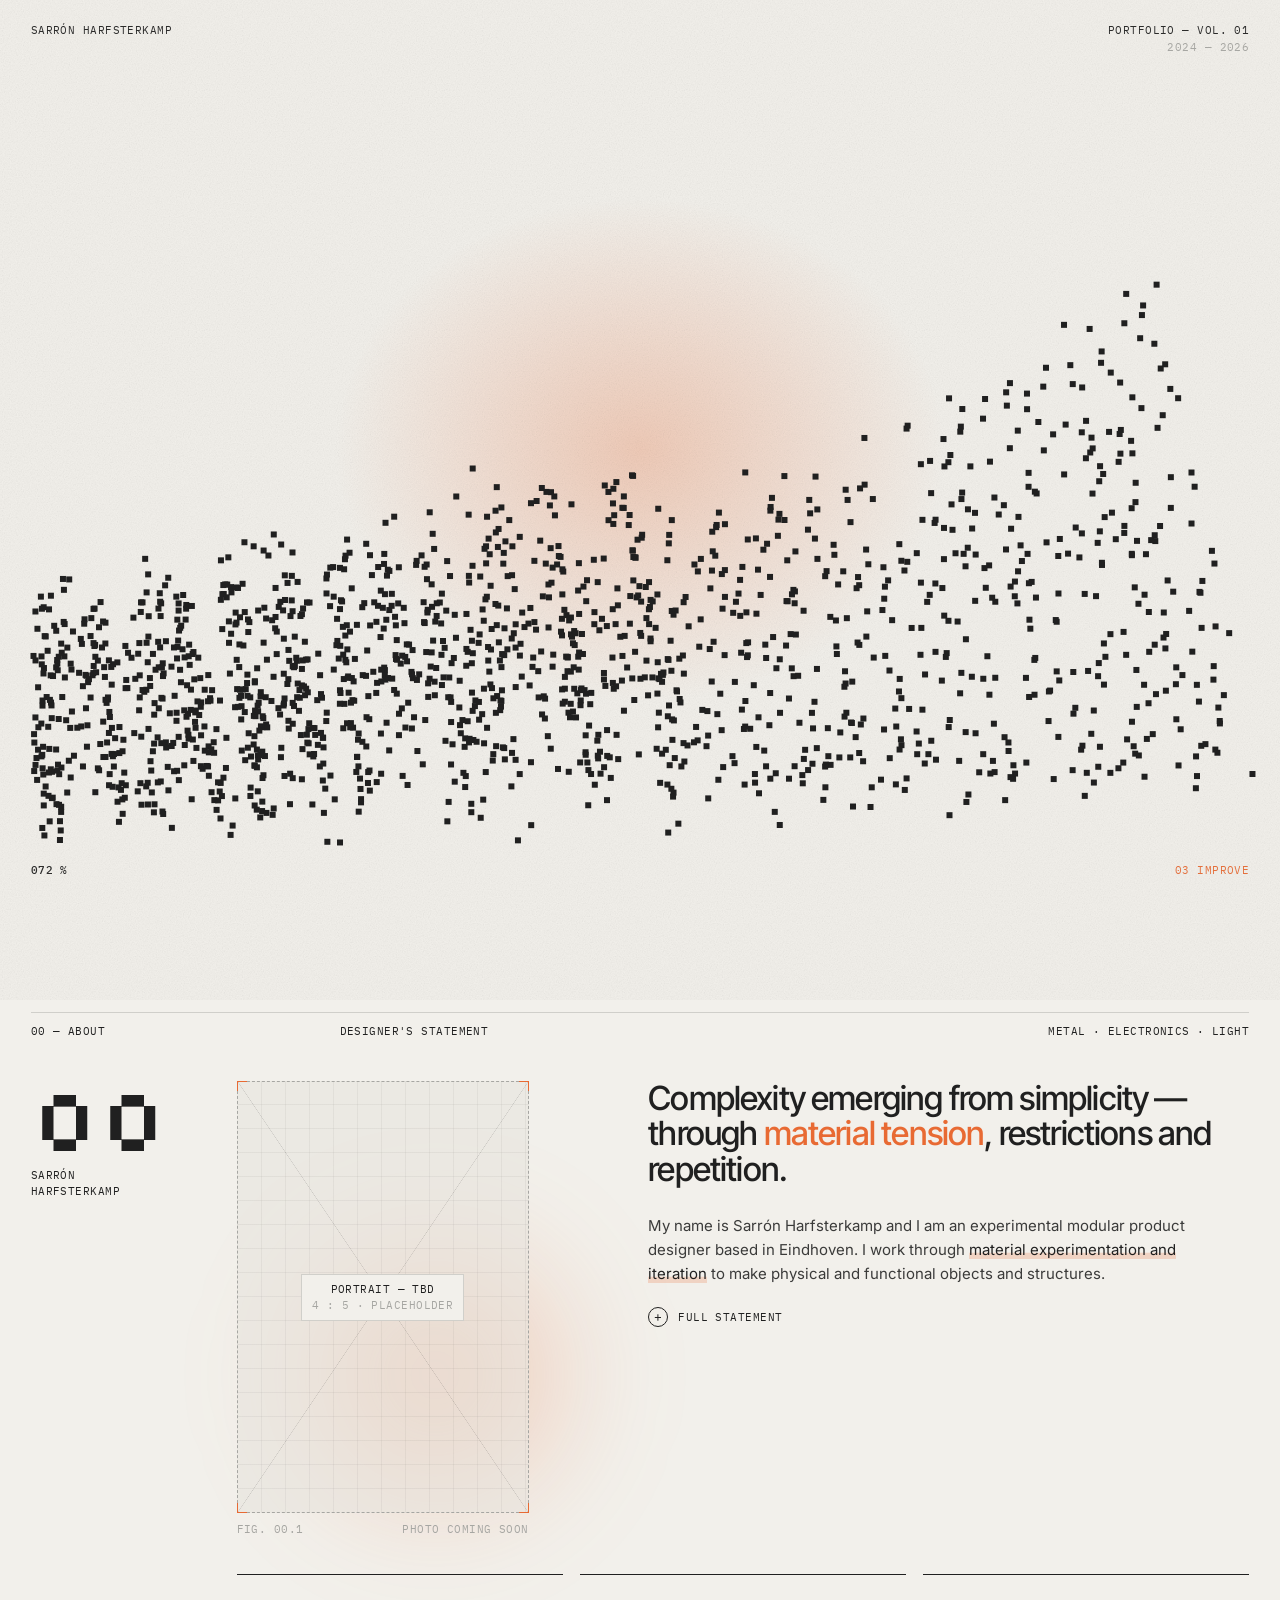
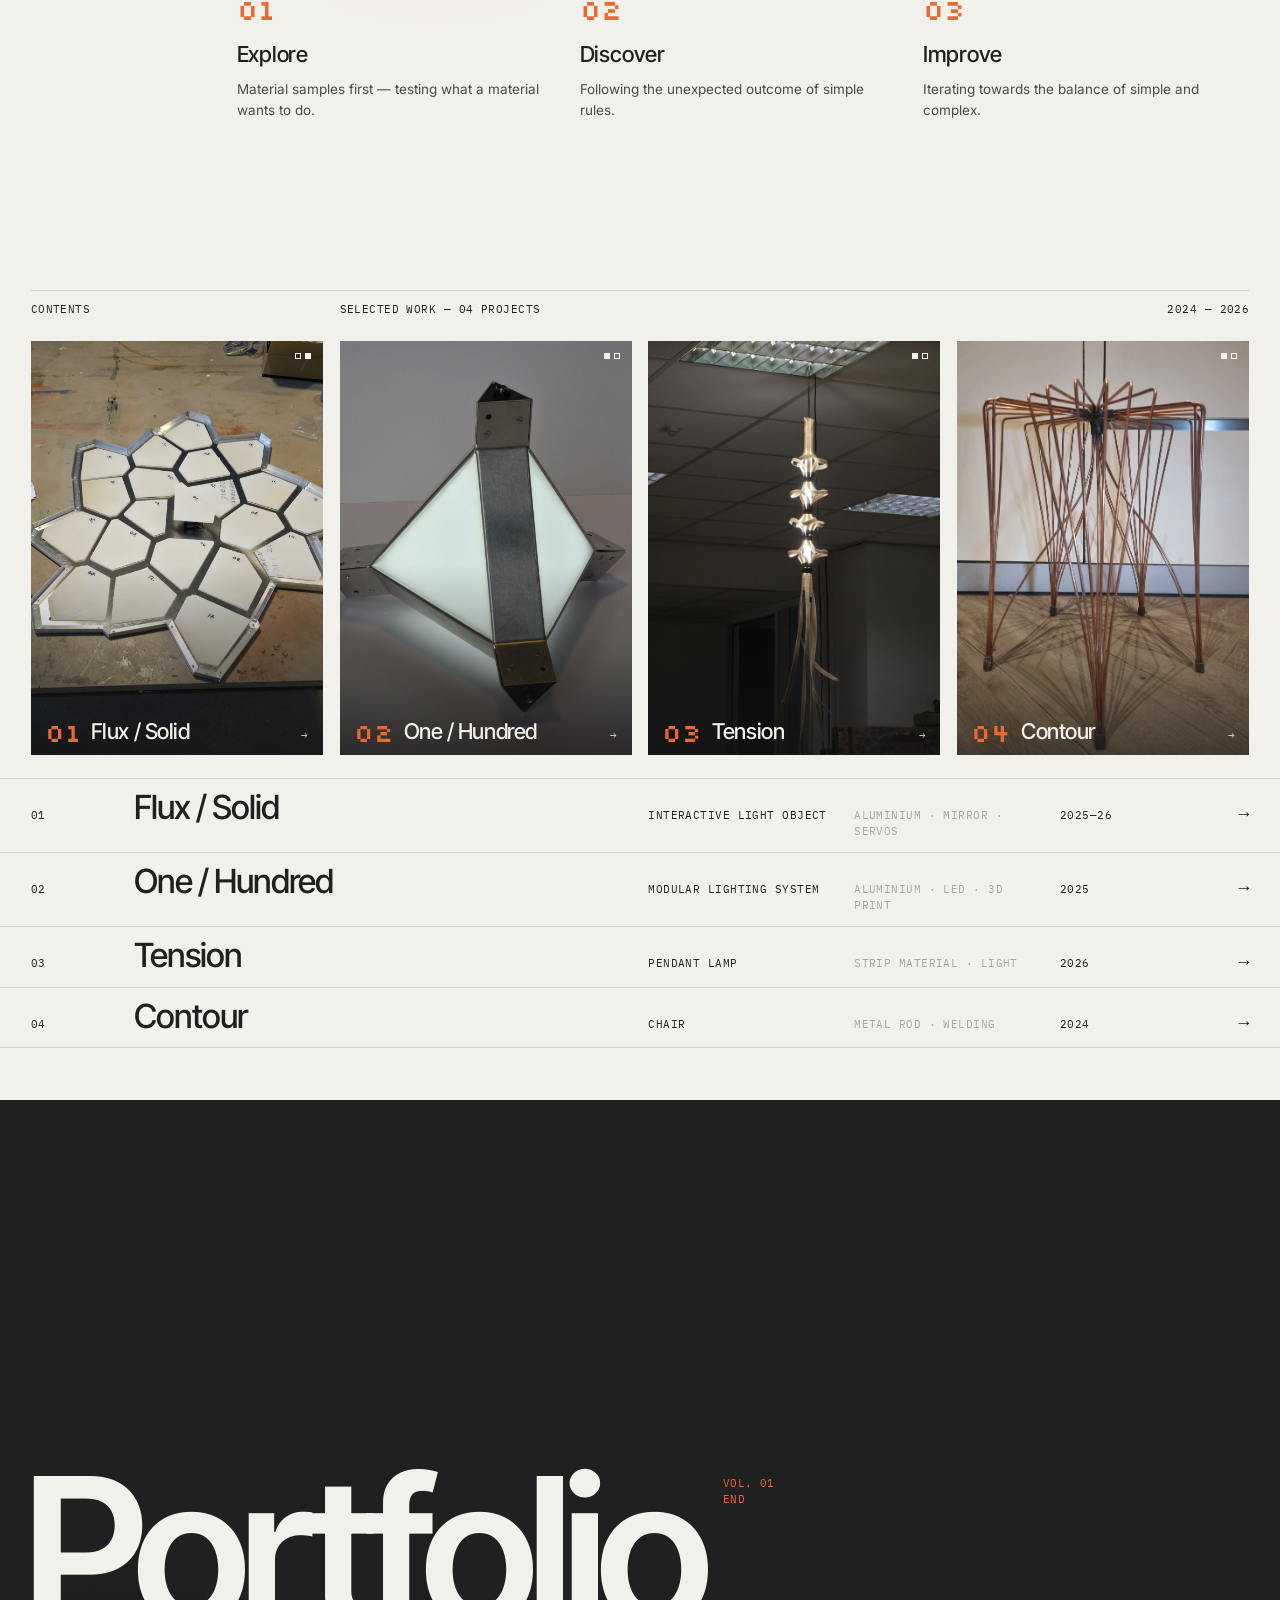
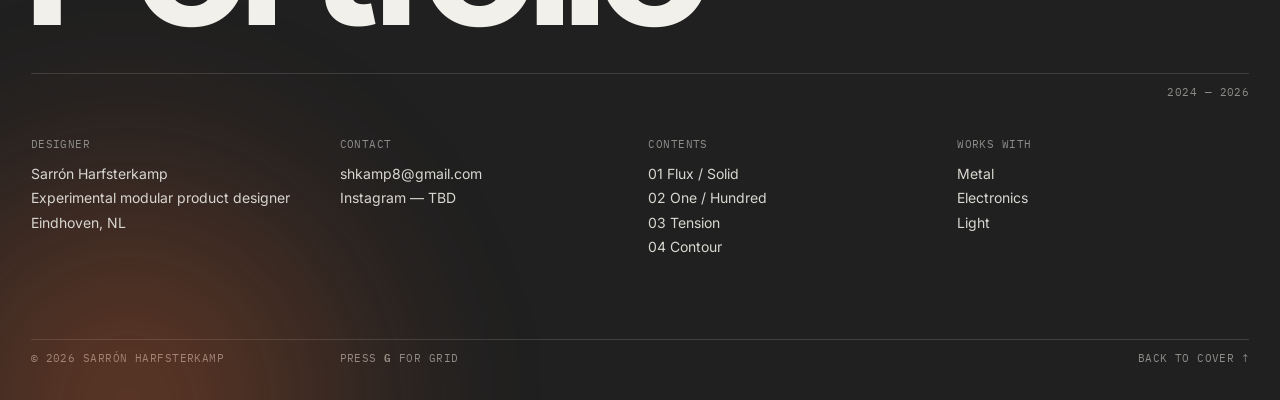
==== index.html @ 527eb044 "Portfolio website v1 Co-authored-by: Copilot <223556219+Copilot@users.noreply.github.com>" ====
<!doctype html>
<html lang="en" class="home">
<head>
  <meta charset="utf-8">
  <meta name="viewport" content="width=device-width, initial-scale=1, viewport-fit=cover">
  <title>Portfolio — Sarrón Harfsterkamp, Experimental Modular Product Designer</title>
  <meta name="description" content="Portfolio of Sarrón Harfsterkamp, experimental modular product designer based in Eindhoven. Metal, electronics and light.">
  <script>if (!location.hash && !matchMedia("(prefers-reduced-motion: reduce)").matches) document.documentElement.classList.add("is-intro", "intro-hold");</script>
  <link rel="preconnect" href="https://fonts.googleapis.com">
  <link rel="preconnect" href="https://fonts.gstatic.com" crossorigin>
  <link href="https://fonts.googleapis.com/css2?family=IBM+Plex+Mono:wght@400;500&family=Inter:wght@400;500&family=Inter+Tight:wght@500;600&family=Silkscreen&display=swap" rel="stylesheet">
  <link rel="icon" href="data:image/svg+xml,%3Csvg xmlns='http://www.w3.org/2000/svg' viewBox='0 0 8 8'%3E%3Crect width='8' height='8' fill='%23F2F0EB'/%3E%3Crect x='2' y='2' width='4' height='4' fill='%23E86A33'/%3E%3C/svg%3E">
  <link rel="stylesheet" href="style.css">
</head>
<body>

<!-- ================================================================ INTRO -->
<div class="intro" id="intro" aria-hidden="true">
  <div class="intro__bg"></div>
  <canvas class="intro__cv"></canvas>
  <div class="intro__ui mono">
    <span class="tl">Sarrón Harfsterkamp</span>
    <span class="tr">Portfolio — Vol. 01<br><span class="grey">2024 — 2026</span></span>
    <span class="bl"><b id="introPct">000</b> %</span>
    <span class="br" id="introStep">01 Explore</span>
  </div>
</div>

<div class="grain" aria-hidden="true"></div>
<div class="gridlines" aria-hidden="true"><div class="g12"><span></span><span></span><span></span><span></span><span></span><span></span><span></span><span></span><span></span><span></span><span></span><span></span></div></div>
<div class="cursor" aria-hidden="true"><span class="cursor__box"></span><span class="cursor__t">X 0000 · Y 00000</span></div>

<!-- ================================================================ BAR -->
<header class="bar">
  <a href="#top" class="bar__logo" aria-label="Logo placeholder — back to cover"><i></i><i></i><i></i><i></i><span class="mono">Logo</span></a>
  <nav class="bar__nav mono">
    <a href="#about">About</a>
    <a href="#work">Contents</a>
    <a href="flux-solid.html">01</a>
    <a href="one-hundred.html">02</a>
    <a href="tension.html">03</a>
    <a href="contour.html">04</a>
    <a href="#contact">Contact</a>
  </nav>
  <span class="bar__page mono" id="page">01 / 04</span>
  <span class="bar__prog" aria-hidden="true"></span>
</header>

<!-- ================================================================ COVER -->
<section class="hero screen" id="top" data-label="Cover">
  <h1 class="sr-only">Portfolio — Sarrón Harfsterkamp, Experimental Modular Product Designer</h1>
  <div class="hero__glow" aria-hidden="true"></div>

  <p class="hero__word" aria-hidden="true">Portfolio<sup class="mono">Vol. 01<br>2024 — 2026</sup></p>
  <p class="hero__intro">One simple shape. Repeated. Restricted. <em>Unexpected.</em></p>

  <figure class="lens" id="lens">
    <div class="lens__stack">
      <img class="lens__blur" src="img/20260608-234926.jpg" alt="">
      <img class="lens__sharp" src="img/20260608-234926.jpg" alt="Tension pendant lamp, lit, 2026">
      <span class="lens__ring" aria-hidden="true"></span>
    </div>
    <figcaption class="mono"><span>Fig. 00 — Tension</span><span class="signal">Hover to discover</span></figcaption>
  </figure>

  <canvas id="pixelname" aria-hidden="true"></canvas>

  <div class="hero__foot g12 mono">
    <span>Experimental modular product designer — Eindhoven</span>
    <span class="steps" id="steps"><span>01 Explore</span> → <span>02 Discover</span> → <span>03 Improve</span></span>
    <span>04 projects · Scroll ↓</span>
  </div>
</section>

<!-- ================================================================ ABOUT -->
<section class="about screen" id="about" data-label="About">
  <div class="about__orb" aria-hidden="true"></div>
  <div class="rule mono"><span>00 — About</span><span>Designer's statement</span><span>Metal · Electronics · Light</span></div>

  <div class="g12">
    <div class="about__label mono"><span class="pix">00</span>Sarrón<br>Harfsterkamp</div>

    <figure class="portrait">
      <div class="portrait__slot">
        <i></i><i></i><i></i><i></i>
        <span class="mono">Portrait — TBD<br><span class="grey">4 : 5 · placeholder</span></span>
      </div>
      <figcaption class="mono"><span>Fig. 00.1</span><span>Photo coming soon</span></figcaption>
    </figure>

    <div class="statement">
      <h2>Complexity emerging from simplicity — through <em>material tension</em>, restrictions and repetition.</h2>
      <p>My name is Sarrón Harfsterkamp and I am an experimental modular product designer based in Eindhoven. I work through <mark>material experimentation and iteration</mark> to make physical and functional objects and structures.</p>
      <button class="more-btn mono" aria-expanded="false" aria-controls="m-about"><span class="pm">+</span><span class="lbl" data-less="Less">Full statement</span></button>
      <div class="more" id="m-about"><div>
        <p>Unexpected possibilities from simple rules, material tension and restrictions are what I like to explore — it allows me to surprise myself and others.</p>
        <p><mark>First explore, then discover and improve.</mark> Starting with material samples, testing different possibilities and iterating on unexpected outcomes is my way of working. Doing physical research first and finding the right balance between complexity and simplicity is a must in every project.</p>
        <p>For example: a modular lighting system where one simple shape, repeated through restrictions, creates a complex structure. My research can become lighting sculptures or other functional products that invite people to explore, discover or even interact with something unexpected. Often made with metal, electronics and light.</p>
      </div></div>
    </div>

    <ol class="method">
      <li><span class="pix signal">01</span><b>Explore</b><p>Material samples first — testing what a material wants to do.</p></li>
      <li><span class="pix signal">02</span><b>Discover</b><p>Following the unexpected outcome of simple rules.</p></li>
      <li><span class="pix signal">03</span><b>Improve</b><p>Iterating towards the balance of simple and complex.</p></li>
    </ol>
  </div>
</section>

<!-- ================================================================ CONTENTS + SHOWCASE -->
<section class="index screen" id="work" data-label="Contents">
  <div class="rule mono"><span>Contents</span><span>Selected work — 04 projects</span><span>2024 — 2026</span></div>

  <div class="show" aria-label="Project showcase">
    <a class="show__p" href="flux-solid.html">
      <img src="img/20260114-213459.jpg" alt="Flux / Solid — mirror cells in aluminium frame">
      <img src="img/20251219-104050.jpg" alt="Flux / Solid — cell frame with acrylic cells">
      <span class="show__dots" aria-hidden="true"><i></i><i></i></span>
      <span class="show__cap"><span class="pix">01</span><b>Flux / Solid</b><span class="mono">→</span></span>
    </a>
    <a class="show__p" href="one-hundred.html">
      <img src="img/20251029-130600.jpg" alt="One / Hundred — lit triangular module">
      <img src="img/20251029-130328.jpg" alt="One / Hundred — iterations side by side">
      <span class="show__dots" aria-hidden="true"><i></i><i></i></span>
      <span class="show__cap"><span class="pix">02</span><b>One / Hundred</b><span class="mono">→</span></span>
    </a>
    <a class="show__p" href="tension.html">
      <img src="img/20260608-234947.jpg" alt="Tension — pendant lamp, lit">
      <img src="img/20260623-173104-1.jpg" alt="Tension — three lamps exhibited">
      <span class="show__dots" aria-hidden="true"><i></i><i></i></span>
      <span class="show__cap"><span class="pix">03</span><b>Tension</b><span class="mono">→</span></span>
    </a>
    <a class="show__p" href="contour.html">
      <img src="img/20241018-002949.jpg" alt="Contour — metal rod chair">
      <img src="img/20241018-003058.jpg" alt="Contour — chair seen from above">
      <span class="show__dots" aria-hidden="true"><i></i><i></i></span>
      <span class="show__cap"><span class="pix">04</span><b>Contour</b><span class="mono">→</span></span>
    </a>
  </div>

  <ol class="index__list">
    <li><a href="flux-solid.html"><span class="n mono">01</span><span class="t">Flux / Solid</span><span class="k mono">Interactive light object</span><span class="m mono">Aluminium · Mirror · Servos</span><span class="y mono">2025—26</span><span class="arr">→</span></a></li>
    <li><a href="one-hundred.html"><span class="n mono">02</span><span class="t">One / Hundred</span><span class="k mono">Modular lighting system</span><span class="m mono">Aluminium · LED · 3D print</span><span class="y mono">2025</span><span class="arr">→</span></a></li>
    <li><a href="tension.html"><span class="n mono">03</span><span class="t">Tension</span><span class="k mono">Pendant lamp</span><span class="m mono">Strip material · Light</span><span class="y mono">2026</span><span class="arr">→</span></a></li>
    <li><a href="contour.html"><span class="n mono">04</span><span class="t">Contour</span><span class="k mono">Chair</span><span class="m mono">Metal rod · Welding</span><span class="y mono">2024</span><span class="arr">→</span></a></li>
  </ol>
</section>

<!-- ================================================================ BACK COVER -->
<section class="contact dark screen" id="contact" data-label="Contact">
  <div class="g12">
    <p class="end__word" aria-hidden="true">Portfolio<sup class="mono">Vol. 01<br>End</sup></p>
    <div class="end__date mono"><span>2024 — 2026</span></div>
    <div class="end__col end__a"><span class="mono">Designer</span><p>Sarrón Harfsterkamp</p><p>Experimental modular product designer</p><p>Eindhoven, NL</p></div>
    <div class="end__col end__b"><span class="mono">Contact</span><a href="mailto:shkamp8@gmail.com">shkamp8@gmail.com</a><a href="#">Instagram — TBD</a></div>
    <div class="end__col end__c"><span class="mono">Contents</span><a href="flux-solid.html">01 Flux / Solid</a><a href="one-hundred.html">02 One / Hundred</a><a href="tension.html">03 Tension</a><a href="contour.html">04 Contour</a></div>
    <div class="end__col end__d"><span class="mono">Works with</span><p>Metal</p><p>Electronics</p><p>Light</p></div>
  </div>
  <div class="foot">
    <div class="rule mono"><span>© 2026 Sarrón Harfsterkamp</span><span>Press <b>G</b> for grid</span><span><a href="#top">Back to cover ↑</a></span></div>
  </div>
</section>

<script src="main.js"></script>
</body>
</html>
---- style.css ----
/* ==========================================================================
   Sarrón Harfsterkamp — Portfolio draft v0.1
   Swiss modernism × industrial minimalism × grain / pixel / diffusion
   ========================================================================== */

@property --r { syntax: "<length>"; inherits: true; initial-value: 0px; }

:root {
  --paper: #F2F0EB;
  --paper-2: #E8E5DE;
  --ink: #202020;
  --ink-2: #2B2B2A;
  --grey: #A6A6A2;
  --signal: #E86A33;
  --line: rgba(32, 32, 32, .16);
  --line-d: rgba(242, 240, 235, .14);

  --pad: clamp(16px, 2.4vw, 40px);
  --gut: clamp(10px, 1.3vw, 22px);
  --bar: 46px;

  --f-disp: "Neue Haas Grotesk Display Pro", "Helvetica Neue", "Inter Tight", sans-serif;
  --f-body: "Inter", system-ui, sans-serif;
  --f-mono: "IBM Plex Mono", ui-monospace, monospace;
  --f-pix: "Silkscreen", monospace;
}

* { box-sizing: border-box; margin: 0; padding: 0; }
html { scroll-behavior: smooth; scroll-padding-top: var(--bar); }
body {
  background: var(--paper);
  color: var(--ink);
  font: 400 15px/1.6 var(--f-body);
  -webkit-font-smoothing: antialiased;
  overflow-x: hidden;
}
img { display: block; max-width: 100%; }
a { color: inherit; text-decoration: none; }
button { font: inherit; color: inherit; background: none; border: 0; cursor: pointer; }
::selection { background: var(--signal); color: var(--paper); }

.sr-only { position: absolute; width: 1px; height: 1px; overflow: hidden; clip: rect(0 0 0 0); white-space: nowrap; }
.mono { font-family: var(--f-mono); font-size: 11px; line-height: 1.5; letter-spacing: .04em; text-transform: uppercase; }
.pix { font-family: var(--f-pix); font-weight: 400; }
.signal { color: var(--signal); }
.grey { color: var(--grey); }

/* ---------- layout primitives ---------- */
.g12 {
  display: grid;
  grid-template-columns: repeat(12, minmax(0, 1fr));
  column-gap: var(--gut);
  padding-inline: var(--pad);
}
.g12 > * { grid-column: var(--c, 1 / -1); grid-row: var(--row, auto); }

.rule {
  display: grid;
  grid-template-columns: repeat(12, minmax(0, 1fr));
  column-gap: var(--gut);
  margin-inline: var(--pad);
  padding-block: 10px;
  border-top: 1px solid var(--line);
}
.rule > :nth-child(1) { grid-column: 1 / 4; }
.rule > :nth-child(2) { grid-column: 4 / 9; }
.rule > :nth-child(3) { grid-column: 9 / -1; text-align: right; }
.dark .rule { border-color: var(--line-d); }

/* ---------- grain + grid overlays ---------- */
.grain {
  position: fixed; inset: -100px; z-index: 90; pointer-events: none;
  background-image: url("data:image/svg+xml,%3Csvg xmlns='http://www.w3.org/2000/svg' width='240' height='240'%3E%3Cfilter id='n'%3E%3CfeTurbulence type='fractalNoise' baseFrequency='.85' numOctaves='3' stitchTiles='stitch'/%3E%3CfeColorMatrix type='saturate' values='0'/%3E%3C/filter%3E%3Crect width='100%25' height='100%25' filter='url(%23n)'/%3E%3C/svg%3E");
  opacity: .16;
  mix-blend-mode: multiply;
  animation: grain .9s steps(5) infinite;
}
@keyframes grain {
  0% { transform: translate(0, 0); } 20% { transform: translate(-30px, 20px); }
  40% { transform: translate(25px, -35px); } 60% { transform: translate(-15px, 40px); }
  80% { transform: translate(35px, 10px); } 100% { transform: translate(0, 0); }
}

.gridlines {
  position: fixed; inset: 0; z-index: 95; pointer-events: none;
  opacity: 0; transition: opacity .3s;
}
.gridlines .g12 { height: 100%; }
.gridlines span { background: rgba(232, 106, 51, .07); border-inline: 1px solid rgba(232, 106, 51, .35); grid-column: auto; }
body.show-grid .gridlines { opacity: 1; }

/* ---------- cursor: one shape everywhere ---------- */
.has-cursor, .has-cursor * { cursor: none !important; }
.cursor {
  position: fixed; left: 0; top: 0; z-index: 400; pointer-events: none;
  opacity: 0; transition: opacity .2s; mix-blend-mode: difference; color: #fff;
}
.cursor.on { opacity: 1; }
.cursor__box {
  position: absolute; left: -7px; top: -7px; width: 14px; height: 14px; border: 1px solid #fff;
  transition: transform .25s cubic-bezier(.2, .7, 0, 1), background .2s;
}
.cursor__box::after { content: ""; position: absolute; left: 50%; top: 50%; width: 2px; height: 2px; margin: -1px 0 0 -1px; background: #fff; }
.cursor.hot .cursor__box { background: #fff; transform: scale(1.45); }
.cursor.down .cursor__box { transform: scale(.7); }
.cursor__t {
  position: absolute; left: 16px; top: 10px; white-space: nowrap; opacity: .75;
  font-family: var(--f-mono); font-size: 9.5px; letter-spacing: .06em;
}
@media (hover: none), (pointer: coarse) { .cursor { display: none; } }

/* ---------- intro ---------- */
.intro { display: none; }
.is-intro { overflow: hidden; }
.is-intro .intro { display: block; position: fixed; inset: 0; z-index: 85; }
.intro__bg {
  position: absolute; inset: 0;
  background:
    radial-gradient(34% 40% at 50% 50%, rgba(232, 106, 51, .28), rgba(232, 106, 51, 0) 70%),
    var(--paper);
}
.intro__cv { position: absolute; inset: 0; width: 100%; height: 100%; }
.intro__ui > * { position: absolute; }
.intro__ui .tl { left: var(--pad); top: 22px; }
.intro__ui .tr { right: var(--pad); top: 22px; text-align: right; }
.intro__ui .bl { left: var(--pad); bottom: 22px; }
.intro__ui .bl b { font-weight: 500; }
.intro__ui .br { right: var(--pad); bottom: 22px; color: var(--signal); }

.bar, .hero__word, .hero__intro, .lens, .hero__foot {
  transition: opacity 1.1s var(--d, 0s), transform 1.4s cubic-bezier(.2, .7, 0, 1) var(--d, 0s);
}
.bar { --d: .3s; } .hero__word { --d: 0s; } .hero__intro { --d: .1s; } .lens { --d: .2s; } .hero__foot { --d: .4s; }
.intro-hold .bar, .intro-hold .hero__word, .intro-hold .hero__intro, .intro-hold .lens, .intro-hold .hero__foot { opacity: 0; transform: translateY(14px); }
.intro-hold .bar { transform: translateY(-100%); }

/* ---------- home: one section per screen ---------- */
html.home { scroll-snap-type: y mandatory; scroll-padding-top: 0; }
.home .screen { scroll-snap-align: start; min-height: 100vh; min-height: 100svh; }

/* ---------- top bar ---------- */
.bar {
  position: fixed; inset: 0 0 auto 0; height: var(--bar); z-index: 80;
  display: grid; grid-template-columns: repeat(12, minmax(0, 1fr)); column-gap: var(--gut);
  align-items: center; padding-inline: var(--pad);
  background: rgba(242, 240, 235, .78);
  backdrop-filter: blur(14px) saturate(1.2);
  -webkit-backdrop-filter: blur(14px) saturate(1.2);
  border-bottom: 1px solid var(--line);
}
.bar__logo {
  grid-column: 1 / 2; position: relative; width: 72px; height: 26px;
  border: 1px dashed var(--grey); display: grid; place-items: center;
}
.bar__logo .mono { font-size: 9px; color: var(--grey); }
.bar__logo i { position: absolute; width: 6px; height: 6px; border-color: var(--signal); border-style: solid; }
.bar__logo i:nth-of-type(1) { left: -1px; top: -1px; border-width: 1px 0 0 1px; }
.bar__logo i:nth-of-type(2) { right: -1px; top: -1px; border-width: 1px 1px 0 0; }
.bar__logo i:nth-of-type(3) { left: -1px; bottom: -1px; border-width: 0 0 1px 1px; }
.bar__logo i:nth-of-type(4) { right: -1px; bottom: -1px; border-width: 0 1px 1px 0; }
.bar__logo:hover { border-color: var(--ink); }
.bar__nav { grid-column: 4 / 11; display: flex; gap: 22px; justify-content: center; }
.bar__nav a { position: relative; }
.bar__nav a::after {
  content: ""; position: absolute; left: 0; right: 100%; bottom: -3px; height: 1px; background: var(--signal);
  transition: right .35s cubic-bezier(.2, .7, 0, 1);
}
.bar__nav a:hover::after, .bar__nav a.is-active::after { right: 0; }
.bar__page { grid-column: 11 / -1; text-align: right; }
.bar__prog {
  position: absolute; left: 0; right: 0; bottom: -1px; height: 1px; background: var(--signal);
  transform-origin: 0 50%; transform: scaleX(var(--prog, 0));
}

/* ---------- hero ---------- */
.hero {
  position: relative; overflow: hidden;
  height: 100vh; height: 100svh; min-height: 520px;
  display: grid; grid-template-columns: repeat(12, minmax(0, 1fr)); grid-template-rows: auto auto 1fr auto auto;
  column-gap: var(--gut); padding: calc(var(--bar) + 14px) var(--pad) 0;
  background:
    radial-gradient(38% 46% at 80% 34%, rgba(232, 106, 51, .55), rgba(232, 106, 51, 0) 70%),
    radial-gradient(30% 40% at 66% 60%, rgba(255, 214, 170, .55), rgba(255, 214, 170, 0) 70%),
    radial-gradient(50% 60% at 4% 100%, rgba(166, 166, 162, .55), rgba(166, 166, 162, 0) 70%),
    var(--paper);
}
.hero__glow {
  position: absolute; width: 46vw; height: 46vw; right: -6vw; top: -8vw; border-radius: 50%;
  background: radial-gradient(circle, rgba(232, 106, 51, .45), transparent 65%);
  filter: blur(60px); animation: breathe 9s ease-in-out infinite alternate; pointer-events: none;
}
@keyframes breathe { from { transform: scale(.9) translate(0, 0); opacity: .7; } to { transform: scale(1.08) translate(-3vw, 2vw); opacity: 1; } }

.hero__word {
  grid-column: 1 / 10; grid-row: 1; position: relative; z-index: 3;
  display: flex; align-items: flex-start; gap: .1em;
  font-family: var(--f-disp); font-weight: 600; font-size: clamp(56px, min(12.5vw, 20svh), 210px);
  line-height: .86; letter-spacing: -.055em; margin-left: -.04em;
}
.hero__word sup, .end__word sup {
  font-family: var(--f-mono); font-size: 11px; font-weight: 400; line-height: 1.5;
  letter-spacing: .04em; margin-top: .9em; vertical-align: baseline; white-space: nowrap;
}
.hero__intro {
  grid-column: 1 / 8; grid-row: 2; position: relative; z-index: 3; margin-top: 14px;
  font-family: var(--f-disp); font-weight: 500; font-size: clamp(18px, 1.7vw, 28px);
  line-height: 1.1; letter-spacing: -.015em;
}
.hero__intro em { font-style: normal; color: var(--signal); }

.lens {
  grid-column: 10 / -1; grid-row: 1 / 4; position: relative; z-index: 6;
  min-height: 0; display: flex; flex-direction: column; padding-bottom: 16px;
  --x: 50%; --y: 40%;
}
.lens__stack { position: relative; flex: 1; min-height: 0; overflow: hidden; background: #111; }
.lens img { position: absolute; inset: 0; width: 100%; height: 100%; object-fit: cover; }
.lens__blur { filter: blur(16px) saturate(.4) brightness(1.15); transform: scale(1.12); }
.lens__sharp { clip-path: circle(var(--r) at var(--x) var(--y)); transition: --r .6s cubic-bezier(.2, .7, 0, 1); }
.lens.on { --r: 120px; }
.lens figcaption { display: flex; justify-content: space-between; margin-top: 8px; }
.lens__ring {
  position: absolute; left: var(--x); top: var(--y); width: calc(var(--r) * 2); height: calc(var(--r) * 2);
  translate: -50% -50%; border: 1px solid rgba(242, 240, 235, .6); border-radius: 50%; pointer-events: none;
  transition: --r .6s cubic-bezier(.2, .7, 0, 1);
}

#pixelname {
  grid-column: 1 / -1; grid-row: 4; position: relative; z-index: 4;
  width: 100%; height: min(30svh, 25vw); margin-bottom: 14px; pointer-events: none;
}
.hero__foot {
  grid-column: 1 / -1; grid-row: 5; position: relative; z-index: 5; padding-block: 14px;
  border-top: 1px solid var(--line); padding-inline: 0; align-items: end;
}
.hero__foot > :nth-child(1) { --c: 1 / 5; }
.hero__foot > :nth-child(2) { --c: 5 / 9; }
.hero__foot > :nth-child(3) { --c: 9 / -1; text-align: right; }
.hero__foot .g12 { padding: 0; }
.steps span { display: inline-block; transition: color .3s; }
.steps span.on { color: var(--signal); }

/* ---------- about ---------- */
.about {
  position: relative; overflow: hidden;
  display: flex; flex-direction: column; justify-content: center;
  padding-block: calc(var(--bar) + 20px) 32px;
}
.about__orb {
  position: absolute; width: 32vw; height: 32vw; left: 18vw; top: 30%; border-radius: 50%;
  background: radial-gradient(circle, rgba(232, 106, 51, .35), transparent 62%); filter: blur(50px);
  animation: drift 16s ease-in-out infinite alternate; pointer-events: none;
}
@keyframes drift { from { transform: translate(-6vw, -4vw); } to { transform: translate(8vw, 6vw); } }
.about .g12 { position: relative; row-gap: min(40px, 4svh); margin-top: min(36px, 3.5svh); align-items: start; }
.about__label { --c: 1 / 3; }
.about__label .pix { font-size: clamp(54px, min(7vw, 11svh), 120px); line-height: .8; display: block; margin-bottom: 14px; }

.portrait { --c: 3 / 6; }
.portrait__slot {
  position: relative; aspect-ratio: 4 / 5; height: min(48svh, 440px); width: auto; max-width: 100%;
  border: 1px dashed var(--grey);
  background:
    linear-gradient(to top right, transparent calc(50% - .5px), var(--line) 50%, transparent calc(50% + .5px)),
    linear-gradient(to top left, transparent calc(50% - .5px), var(--line) 50%, transparent calc(50% + .5px)),
    repeating-linear-gradient(0deg, transparent 0 23px, rgba(32, 32, 32, .05) 23px 24px),
    repeating-linear-gradient(90deg, transparent 0 23px, rgba(32, 32, 32, .05) 23px 24px),
    rgba(232, 229, 222, .6);
  display: grid; place-items: center; text-align: center;
}
.portrait__slot .mono { background: var(--paper); padding: 6px 10px; border: 1px solid var(--line); }
.portrait__slot i { position: absolute; width: 10px; height: 10px; border-color: var(--signal); border-style: solid; }
.portrait__slot i:nth-of-type(1) { left: -1px; top: -1px; border-width: 1px 0 0 1px; }
.portrait__slot i:nth-of-type(2) { right: -1px; top: -1px; border-width: 1px 1px 0 0; }
.portrait__slot i:nth-of-type(3) { left: -1px; bottom: -1px; border-width: 0 0 1px 1px; }
.portrait__slot i:nth-of-type(4) { right: -1px; bottom: -1px; border-width: 0 1px 1px 0; }
.portrait figcaption { margin-top: 8px; display: flex; justify-content: space-between; color: var(--grey); max-width: calc(min(48svh, 440px) * .8); }

.statement { --c: 7 / -1; }
.statement h2 {
  font-family: var(--f-disp); font-weight: 500; font-size: clamp(24px, min(2.6vw, 4.6svh), 44px);
  line-height: 1.06; letter-spacing: -.025em; margin-bottom: min(30px, 3svh);
}
.statement h2 em { font-style: normal; color: var(--signal); }
.statement p { max-width: 60ch; margin-bottom: 1em; color: #3b3b3a; }
.statement mark { background: none; color: var(--ink); box-shadow: inset 0 -.42em 0 rgba(232, 106, 51, .22); }

.method { --c: 3 / -1; display: grid; grid-template-columns: repeat(3, 1fr); gap: var(--gut); }
.method li { list-style: none; border-top: 1px solid var(--ink); padding-top: 12px; }
.method .pix { font-size: 28px; display: block; margin-bottom: 6px; }
.method b { font-family: var(--f-disp); font-weight: 500; font-size: 22px; letter-spacing: -.01em; display: block; margin-bottom: 6px; }
.method p { font-size: 13.5px; color: #4a4a48; max-width: 34ch; }
.materials { --c: 3 / -1; display: flex; gap: 8px; flex-wrap: wrap; }
.materials span { border: 1px solid var(--ink); padding: 4px 10px; border-radius: 99px; }
.materials span:first-child { border: 0; padding-left: 0; color: var(--grey); }

/* ---------- contents + showcase ---------- */
.index {
  position: relative; display: flex; flex-direction: column; justify-content: center;
  padding-block: calc(var(--bar) + 20px) 28px;
}
.show {
  display: flex; gap: var(--gut); margin: 14px var(--pad) 0;
  height: clamp(180px, 46svh, 620px);
}
.show__p {
  position: relative; flex: 1 1 0; min-width: 0; overflow: hidden; background: var(--ink); color: var(--paper);
  transition: flex-grow .9s cubic-bezier(.2, .7, 0, 1);
}
.show:hover .show__p { flex-grow: .8; }
.show .show__p:hover { flex-grow: 2.2; }
.show__p img {
  position: absolute; inset: 0; width: 100%; height: 100%; object-fit: cover;
  transition: opacity 1.6s ease, filter 1.6s ease, transform 2.4s cubic-bezier(.2, .7, 0, 1);
}
.show__p img + img { opacity: 0; filter: blur(14px); transform: scale(1.06); }
.show__p.alt img:first-child { opacity: 0; filter: blur(14px); transform: scale(1.06); }
.show__p.alt img + img { opacity: 1; filter: none; transform: none; }
.show__p::after { content: ""; position: absolute; inset: 0; background: linear-gradient(to top, rgba(20, 20, 20, .72), transparent 46%); pointer-events: none; }
.show__cap {
  position: absolute; left: 14px; right: 14px; bottom: 12px; z-index: 2;
  display: grid; grid-template-columns: auto 1fr auto; align-items: end; gap: 10px;
}
.show__cap .pix { font-size: 26px; line-height: .8; color: var(--signal); }
.show__cap b { font-family: var(--f-disp); font-weight: 500; font-size: clamp(18px, 1.7vw, 28px); letter-spacing: -.02em; line-height: 1; white-space: nowrap; overflow: hidden; text-overflow: ellipsis; }
.show__cap .mono { opacity: .8; }
.show__dots { position: absolute; top: 12px; right: 12px; z-index: 2; display: flex; gap: 4px; }
.show__dots i { width: 6px; height: 6px; border: 1px solid var(--paper); }
.show__dots i:first-child, .show__p.alt .show__dots i + i { background: var(--paper); }
.show__p.alt .show__dots i:first-child { background: none; }

.index__list { list-style: none; margin-top: min(24px, 2.5svh); }
.index__list a {
  display: grid; grid-template-columns: repeat(12, minmax(0, 1fr)); column-gap: var(--gut);
  align-items: baseline; padding: min(12px, 1.4svh) var(--pad); border-bottom: 1px solid var(--line);
  position: relative; transition: background .4s, color .4s;
}
.index__list li:first-child a { border-top: 1px solid var(--line); }
.index__list .n { grid-column: 1 / 2; }
.index__list .t {
  grid-column: 2 / 7; font-family: var(--f-disp); font-weight: 500; font-size: clamp(20px, min(2.6vw, 3.8svh), 44px);
  line-height: 1; letter-spacing: -.03em; transition: transform .5s cubic-bezier(.2, .7, 0, 1);
}
.index__list .k { grid-column: 7 / 9; }
.index__list .m { grid-column: 9 / 11; color: var(--grey); }
.index__list .y { grid-column: 11 / 12; }
.index__list .arr { grid-column: 12 / -1; text-align: right; font-family: var(--f-pix); font-size: 18px; }
.index__list a:hover { background: var(--ink); color: var(--paper); }
.index__list a:hover .t { transform: translateX(14px); }
.index__list a:hover .arr { color: var(--signal); }

/* ---------- project page ---------- */
.p-hero {
  display: grid; grid-template-rows: auto 1fr; padding-top: var(--bar);
  height: 100vh; height: 100svh; min-height: 520px;
}
.p-hero .rule { margin-top: 14px; }
.p-hero .p-head { padding-bottom: 20px; }
.p-hero__img { position: relative; min-height: 0; overflow: hidden; cursor: zoom-in; }
.p-hero__img img { width: 100%; height: 100%; object-fit: cover; object-position: var(--pos, 50% 50%); }
.p-hero__img.fig figcaption { position: absolute; left: var(--pad); bottom: 14px; margin: 0; color: var(--paper); mix-blend-mode: difference; }
.p-hero__duo { display: grid; grid-template-columns: 1fr 1fr; min-height: 0; }
.p-hero__duo .p-hero__img { height: 100%; }

.next { position: relative; overflow: hidden; padding-block: 90px 30px; }
.next::before {
  content: ""; position: absolute; width: 60vw; height: 60vw; right: -20vw; top: -30vw; border-radius: 50%;
  background: radial-gradient(circle, rgba(232, 106, 51, .3), transparent 62%); filter: blur(60px); pointer-events: none;
}
.next__link {
  position: relative; display: grid; grid-template-columns: repeat(12, minmax(0, 1fr)); column-gap: var(--gut);
  align-items: end; padding: 24px var(--pad) 40px;
}
.next__link .pix { grid-column: 1 / 3; font-size: clamp(60px, 8vw, 140px); line-height: .75; color: var(--signal); }
.next__link b {
  grid-column: 3 / 10; font-family: var(--f-disp); font-weight: 500; font-size: clamp(44px, 7.5vw, 130px);
  line-height: .86; letter-spacing: -.05em; transition: transform .6s cubic-bezier(.2, .7, 0, 1);
}
.next__link .thumb { grid-column: 10 / -1; aspect-ratio: 4 / 3; overflow: hidden; }
.next__link .thumb img { width: 100%; height: 100%; object-fit: cover; filter: blur(8px) grayscale(.6); transform: scale(1.06); transition: filter .8s, transform 1s; }
.next__link:hover b { transform: translateX(16px); }
.next__link:hover .thumb img { filter: none; transform: none; }
.next .foot { margin-top: 40px; }

/* ---------- project ---------- */
.project { position: relative; }
.p-head { row-gap: 20px; align-items: end; padding-bottom: 28px; }
.p-num { --c: 1 / 4; font-family: var(--f-pix); font-size: clamp(64px, min(10vw, 17svh), 180px); line-height: .72; letter-spacing: -.02em; }
.p-title { --c: 4 / 10; }
.p-title h1, .p-title h2 {
  font-family: var(--f-disp); font-weight: 500; font-size: clamp(44px, min(8.4vw, 14svh), 150px);
  line-height: .86; letter-spacing: -.05em;
}
.p-title p { margin-top: 14px; }
.spec { --c: 10 / -1; font-family: var(--f-mono); font-size: 11px; text-transform: uppercase; letter-spacing: .04em; }
.spec div { display: grid; grid-template-columns: 9ch 1fr; gap: 10px; border-top: 1px solid var(--line); padding-block: 5px; }
.spec dt { color: var(--grey); }
.dark .spec div { border-color: var(--line-d); }

.p-text { row-gap: 22px; padding-block: 70px 90px; align-items: end; }
.p-lead {
  --c: 3 / 9; font-family: var(--f-disp); font-weight: 500; font-size: clamp(22px, 2.1vw, 34px);
  line-height: 1.12; letter-spacing: -.02em;
}
.p-lead em { font-style: normal; color: var(--signal); }
.p-toggle { --c: 10 / -1; }
.p-more { --c: 3 / -1; }
.p-more__in {
  display: grid; grid-template-columns: repeat(10, minmax(0, 1fr)); column-gap: var(--gut); row-gap: 24px;
  padding-top: 26px; border-top: 1px solid var(--line); margin-top: 6px;
}
.p-more__in .spec { grid-column: 1 / 4; }
.p-more__in .p-note { grid-column: 5 / 8; }
.p-more__in .pairs { grid-column: 8 / -1; grid-template-columns: 1fr; gap: 6px; }
.p-note .mono { display: block; margin-bottom: 10px; color: var(--grey); }
.p-note p { color: #3b3b3a; }
.pairs { display: grid; grid-template-columns: repeat(4, 1fr); gap: var(--gut); list-style: none; }
.pairs li { border-top: 1px solid var(--ink); padding-top: 8px; display: flex; justify-content: space-between; }
.pairs li i { font-style: normal; color: var(--signal); }

/* read-more */
.more { display: grid; grid-template-rows: 0fr; transition: grid-template-rows .7s cubic-bezier(.2, .7, 0, 1); }
.more.open { grid-template-rows: 1fr; }
.more > div { overflow: hidden; min-height: 0; }
.more-btn {
  display: inline-flex; align-items: center; gap: 10px; padding-block: 6px;
  font-family: var(--f-mono); font-size: 11px; letter-spacing: .04em; text-transform: uppercase;
  transition: color .25s;
}
.more-btn .pm {
  display: inline-grid; place-items: center; width: 20px; height: 20px; border: 1px solid currentColor; border-radius: 50%;
  font-size: 13px; line-height: 1; transition: transform .45s cubic-bezier(.2, .7, 0, 1), background .3s, border-color .3s, color .3s;
}
.more-btn:hover { color: var(--signal); }
.more-btn[aria-expanded="true"] .pm { transform: rotate(45deg); background: var(--signal); border-color: var(--signal); color: var(--paper); }
.statement .more-btn { margin-bottom: 4px; }
.statement .more > div > p:first-child { margin-top: 14px; }

/* captions: number visible, description on hover */
.cap-t { display: inline-block; }
.has-cursor .fig figcaption .cap-t { opacity: 0; transform: translateX(-6px); transition: opacity .35s, transform .5s cubic-bezier(.2, .7, 0, 1); }
.has-cursor .fig:hover figcaption .cap-t { opacity: 1; transform: none; }

.stage { margin-top: 30px; }
.stage .pix { font-size: 18px; color: var(--signal); margin-right: 10px; }
.stage + .g12 { row-gap: 34px; margin-top: 16px; margin-bottom: 70px; align-items: start; }

/* figures */
.fig { position: relative; }
.fig .frame { position: relative; overflow: hidden; background: var(--paper-2); cursor: zoom-in; }
.fig img {
  width: 100%; height: 100%; object-fit: cover; aspect-ratio: var(--ar, auto);
  filter: blur(18px) saturate(.5) contrast(.9); transform: scale(1.08); opacity: .55;
  transition: filter 1.4s cubic-bezier(.2, .7, 0, 1), transform 1.6s cubic-bezier(.2, .7, 0, 1), opacity 1s;
}
.fig.in img { filter: none; transform: none; opacity: 1; }
.fig .frame:hover img { transform: scale(1.015); }
.fig figcaption {
  display: flex; gap: 10px; margin-top: 8px; font-family: var(--f-mono); font-size: 10.5px;
  letter-spacing: .04em; text-transform: uppercase; color: var(--grey);
}
.fig figcaption b { color: var(--ink); font-weight: 500; }
.dark .fig figcaption b { color: var(--paper); }
.fig.sm figcaption { font-size: 9.5px; }

.bleed { position: relative; }
.bleed .frame { cursor: zoom-in; }
.bleed img { width: 100%; height: min(92vh, 62vw); object-fit: cover; object-position: var(--pos, 50% 50%); }
.bleed figcaption { position: absolute; left: var(--pad); bottom: 14px; color: var(--paper); mix-blend-mode: difference; }

/* annotations */
.annot { position: absolute; left: var(--ax); top: var(--ay); z-index: 2; pointer-events: none; }
.annot::before {
  content: ""; position: absolute; width: 13px; height: 13px; left: -6px; top: -6px;
  border: 1px solid var(--signal); border-radius: 50%;
  background: radial-gradient(circle, var(--signal) 0 2px, transparent 2.5px);
}
.annot span {
  position: absolute; left: 30px; top: -8px; white-space: nowrap;
  font-family: var(--f-mono); font-size: 10px; letter-spacing: .05em; text-transform: uppercase;
  background: var(--paper); color: var(--ink); padding: 2px 6px;
}
.annot span::before { content: ""; position: absolute; right: 100%; top: 50%; width: 22px; height: 1px; background: var(--signal); }
.annot.l span { left: auto; right: 30px; }
.annot.l span::before { right: auto; left: 100%; }

/* ---------- dark bands ---------- */
.dark { background: var(--ink); color: var(--paper); }
.dark .grey, .dark .spec dt { color: #8c8c88; }

/* ---------- console (P01) ---------- */
.console { position: relative; padding-block: 70px; overflow: hidden; }
.console::before {
  content: ""; position: absolute; width: 50vw; height: 50vw; right: -10vw; top: -10vw; border-radius: 50%;
  background: radial-gradient(circle, rgba(232, 106, 51, .22), transparent 62%); filter: blur(40px);
}
.console .g12 { position: relative; row-gap: 30px; align-items: end; }
.console__intro { --c: 1 / 4; align-self: start; }
.console__intro h3 { font-family: var(--f-disp); font-weight: 500; font-size: clamp(28px, 2.8vw, 46px); line-height: 1; letter-spacing: -.03em; margin: 8px 0 16px; }
.console__intro p { color: #c9c7c1; max-width: 40ch; font-size: 14px; }
.console__intro .more-btn { margin-top: 18px; }
.console__intro .more p { padding-top: 10px; color: #8c8c88; }
.console__ctl { display: flex; gap: 8px; margin-top: 18px; }
.chip {
  font-family: var(--f-mono); font-size: 11px; letter-spacing: .04em; text-transform: uppercase;
  padding: 7px 14px; border: 1px solid #5a5a57; border-radius: 99px; transition: background .25s, border-color .25s, color .25s;
}
.chip:hover { border-color: var(--paper); }
.chip[aria-pressed="true"] { background: var(--signal); border-color: var(--signal); color: var(--ink); }

.vor { position: relative; }
.vor--ctrl { --c: 4 / 8; }
.vor--out { --c: 8 / -1; }
.vor svg { width: 100%; height: auto; display: block; overflow: visible; }
.vor figcaption { display: flex; justify-content: space-between; margin-top: 12px; padding-top: 8px; border-top: 1px solid var(--line-d); color: #8c8c88; }
.vor figcaption b { color: var(--paper); font-weight: 500; }
.ctrl-cell { fill: #2a2a29; stroke: #4a4a47; stroke-width: .35; transition: fill .3s; }
.ctrl-cell:hover { fill: #3a3a38; }
.ctrl-cell:focus { outline: none; stroke: var(--paper); }
.ctrl-cell[aria-pressed="true"] { fill: var(--signal); stroke: var(--signal); }
.ctrl-num { font-family: var(--f-mono); font-size: 3px; fill: #8c8c88; pointer-events: none; text-anchor: middle; dominant-baseline: middle; }
.ctrl-num.on { fill: var(--ink); }
.mir { stroke: #5a5a57; stroke-width: .3; stroke-linejoin: round; }
.mir.lit { filter: drop-shadow(0 0 2.5px rgba(255, 214, 170, .8)); }
.mir-frame { fill: none; stroke: #3a3a38; stroke-width: .5; }

/* ---------- scale switch (P02) ---------- */
.scale { padding-block: 10px 80px; row-gap: 14px; }
.scale__tabs { --c: 1 / 4; display: grid; gap: 6px; align-self: start; }
.scale__tabs button {
  display: flex; justify-content: space-between; text-align: left; padding: 10px 12px; border: 1px solid var(--line);
  font-family: var(--f-mono); font-size: 11px; letter-spacing: .04em; text-transform: uppercase; transition: background .3s, color .3s;
}
.scale__tabs button .pix { font-size: 14px; text-transform: none; }
.scale__tabs button[aria-selected="true"] { background: var(--ink); color: var(--paper); }
.scale__tabs button[aria-selected="true"] .pix { color: var(--signal); }
.scale__tabs p { margin-top: 12px; font-size: 13.5px; color: #4a4a48; }
.scale__view { --c: 4 / -1; position: relative; aspect-ratio: 16 / 9; overflow: hidden; background: #8f8b82; }
.scale__view img {
  position: absolute; inset: 0; width: 100%; height: 100%; object-fit: cover;
  opacity: 0; filter: blur(24px); transform: scale(1.06); transition: opacity .9s, filter 1.1s, transform 1.4s;
}
.scale__view img.on { opacity: 1; filter: none; transform: none; }
.scale__view .mono { position: absolute; left: 12px; bottom: 10px; color: var(--paper); z-index: 2; }

.samples { row-gap: 18px !important; }
.fig.fill { display: flex; flex-direction: column; align-self: stretch; }
.fig.fill .frame { flex: 1; min-height: 240px; }
.fig.fill img { position: absolute; inset: 0; aspect-ratio: auto; }

.duo { display: grid; grid-template-columns: 1fr 1fr; }
.duo .frame { cursor: zoom-in; }
.duo img { width: 100%; aspect-ratio: 3 / 4; object-fit: cover; }
.duo figcaption { position: absolute; left: var(--pad); bottom: 14px; color: var(--paper); mix-blend-mode: difference; }

/* evolution row */
.evo { display: grid; grid-template-columns: repeat(5, 1fr); gap: var(--gut); position: relative; }
.evo::before { content: ""; position: absolute; left: 0; right: 0; top: -14px; height: 1px; background: var(--ink); }
.evo .fig::before { content: ""; position: absolute; left: 0; top: -18px; width: 9px; height: 9px; background: var(--paper); border: 1px solid var(--ink); }
.evo .fig:last-child::before { background: var(--signal); border-color: var(--signal); }

/* ---------- surreal plate (P03) ---------- */
.plate {
  position: relative; min-height: 110vh; overflow: hidden;
  background:
    radial-gradient(40% 50% at 50% 45%, rgba(232, 106, 51, .42), transparent 70%),
    radial-gradient(70% 60% at 50% 110%, rgba(166, 166, 162, .35), transparent 70%),
    linear-gradient(180deg, #151515, #262523 60%, #3a3834);
  display: grid; place-items: center;
}
.plate__horizon { position: absolute; left: 0; right: 0; top: 74%; height: 1px; background: linear-gradient(90deg, transparent, rgba(242, 240, 235, .35), transparent); }
.plate__obj {
  position: relative; width: min(30vw, 420px); z-index: 2;
  mix-blend-mode: lighten;
  -webkit-box-reflect: below 0 linear-gradient(transparent 55%, rgba(255, 255, 255, .22));
  animation: float 7s ease-in-out infinite alternate;
}
.plate__obj img { width: 100%; filter: contrast(1.15) brightness(1.05); -webkit-mask-image: radial-gradient(60% 70% at 50% 50%, #000 55%, transparent 100%); mask-image: radial-gradient(60% 70% at 50% 50%, #000 55%, transparent 100%); }
@keyframes float { from { transform: translateY(-1.5vh); } to { transform: translateY(1.5vh); } }
.plate__ghost {
  position: absolute; z-index: 1; width: min(30vw, 420px); opacity: .35; filter: blur(30px) saturate(1.4);
  mix-blend-mode: screen; transform: scale(1.6);
}
.plate__ghost img { width: 100%; }
.plate__word {
  position: absolute; z-index: 3; font-family: var(--f-disp); font-weight: 500; color: var(--paper);
  font-size: clamp(60px, 15vw, 280px); letter-spacing: -.06em; line-height: .8; mix-blend-mode: difference;
}
.plate__word.a { left: var(--pad); top: 18%; }
.plate__word.b { right: var(--pad); bottom: 14%; }
.plate .mono { position: absolute; z-index: 3; color: #b3b1ab; }
.plate .mono.tl { left: var(--pad); top: 28px; }
.plate .mono.tr { right: var(--pad); top: 28px; text-align: right; }
.plate .mono.bl { left: var(--pad); bottom: 24px; }

.seq { padding-block: 10px 70px; }
.seq__track {
  display: flex; gap: var(--gut); overflow-x: auto; padding: 26px var(--pad) 18px; scroll-snap-type: x mandatory;
  scrollbar-width: thin; scrollbar-color: var(--ink) transparent; position: relative;
}
.seq__track .fig { flex: 0 0 clamp(220px, 22vw, 360px); scroll-snap-align: start; }
.seq__track .fig::before { content: attr(data-step); position: absolute; top: -20px; left: 0; font-family: var(--f-pix); font-size: 12px; color: var(--signal); }
.seq__hint { display: flex; justify-content: space-between; padding-inline: var(--pad); }

/* ---------- contact ---------- */
.contact {
  position: relative; overflow: hidden;
  display: flex; flex-direction: column; justify-content: flex-end;
  padding-block: calc(var(--bar) + 30px) 24px;
}
.contact::before {
  content: ""; position: absolute; width: 60vw; height: 60vw; left: -20vw; bottom: -30vw; border-radius: 50%;
  background: radial-gradient(circle, rgba(232, 106, 51, .35), transparent 62%); filter: blur(60px);
}
.contact .g12 { position: relative; row-gap: min(36px, 4svh); }
.end__word {
  --c: 1 / -1; display: flex; align-items: flex-start; gap: .1em; margin-left: -.04em;
  font-family: var(--f-disp); font-weight: 600; font-size: clamp(64px, min(16vw, 30svh), 280px);
  line-height: .84; letter-spacing: -.055em; color: var(--paper);
}
.end__word sup { color: var(--signal); }
.end__date { --c: 1 / -1; display: flex; justify-content: flex-end; border-top: 1px solid var(--line-d); padding-top: 10px; color: #8c8c88; }
.end__col { display: grid; align-content: start; gap: 2px; font-size: 14px; color: #d8d6d0; }
.end__col .mono { color: #8c8c88; margin-bottom: 8px; }
.end__col a { width: fit-content; transition: color .25s; }
.end__col a:hover { color: var(--signal); }
.end__a { --c: 1 / 4; } .end__b { --c: 4 / 7; } .end__c { --c: 7 / 10; } .end__d { --c: 10 / -1; }
.foot { margin-top: min(80px, 9svh); }
.foot .rule { color: #8c8c88; }

/* ---------- lightbox ---------- */
.lb {
  position: fixed; inset: 0; z-index: 200; display: grid; place-items: center; padding: 60px var(--pad) 70px;
  background: rgba(20, 20, 20, .9); backdrop-filter: blur(18px); -webkit-backdrop-filter: blur(18px);
  opacity: 0; pointer-events: none; transition: opacity .35s;
}
.lb.on { opacity: 1; pointer-events: auto; cursor: zoom-out; }
.lb img { max-width: 100%; max-height: calc(100vh - 140px); object-fit: contain; }
.lb p { position: absolute; left: var(--pad); right: var(--pad); bottom: 22px; color: var(--paper); display: flex; justify-content: space-between; }

/* ---------- responsive ---------- */
@media (max-width: 1200px) {
  .index__list .m { display: none; }
  .index__list .k { grid-column: 7 / 11; }
}

@media (max-width: 900px) {
  .bar__nav { display: none; }
  .bar__logo { grid-column: 1 / 4; }
  .bar__page { grid-column: 7 / -1; white-space: nowrap; }
  .rule > :nth-child(1) { grid-column: 1 / 8; }
  .rule > :nth-child(2) { display: none; }
  .rule > :nth-child(3) { grid-column: 8 / -1; }
  .hero { grid-template-rows: auto auto minmax(0, 1fr) auto auto; padding-top: calc(var(--bar) + 10px); }
  .hero__word { grid-column: 1 / -1; font-size: min(19vw, 11svh); }
  .hero__intro { grid-column: 1 / -1; margin-top: 8px; }
  .lens { grid-column: 1 / -1; grid-row: 3; margin-top: 16px; padding-bottom: 10px; }
  #pixelname { height: 25vw; margin-bottom: 8px; }
  .hero__foot > :nth-child(1) { --c: 1 / 9; }
  .hero__foot > :nth-child(2) { display: none; }
  .hero__foot > :nth-child(3) { --c: 9 / -1; }
  .about__label { --c: 7 / -1; --row: 1; }
  .portrait { --c: 1 / 7; --row: 1; }
  .portrait__slot { height: min(26svh, 240px); }
  .portrait figcaption { display: none; }
  .statement h2 { font-size: clamp(20px, 5.6vw, 28px); margin-bottom: 12px; }
  .statement p { font-size: 14px; }
  .statement, .method { --c: 1 / -1; }
  .method p { display: none; }
  .method .pix { font-size: 20px; }
  .method b { font-size: 17px; }
  .show { height: clamp(240px, 46svh, 520px); overflow-x: auto; scroll-snap-type: x mandatory; scrollbar-width: none; margin-inline: 0; padding-inline: var(--pad); }
  .show::-webkit-scrollbar { display: none; }
  .show__p, .show:hover .show__p, .show .show__p:hover { flex: 0 0 76vw; scroll-snap-align: center; }
  .index__list .t { grid-column: 2 / -1; }
  .index__list .k, .index__list .m, .index__list .y, .index__list .arr { display: none; }
  .p-num { --c: 1 / -1; font-size: 64px; }
  .p-title, .spec, .p-lead, .p-toggle, .p-more { --c: 1 / -1; }
  .p-hero .spec { display: none; }
  .p-more__in { grid-template-columns: 1fr; }
  .p-more__in > * { grid-column: 1 / -1 !important; }
  .g12 > .fig { grid-column: 1 / -1 !important; grid-row: auto !important; }
  .samples > .fig { grid-column: span 6 !important; }
  .console__intro, .vor--ctrl, .vor--out { --c: 1 / -1; }
  .scale__tabs, .scale__view { --c: 1 / -1; }
  .evo { grid-template-columns: repeat(3, 1fr); row-gap: 40px; }
  .plate__obj, .plate__ghost { width: 60vw; }
  .end__col { --c: span 6; }
  .next__link .pix { grid-column: 1 / 4; }
  .next__link b { grid-column: 4 / -1; }
  .next__link .thumb { display: none; }
}

@media (max-width: 900px) and (max-height: 720px) {
  .method { display: none; }
  .portrait__slot { height: 22svh; }
}

@media (max-height: 560px) and (orientation: landscape) {
  html.home { scroll-snap-type: y proximity; }
}

@media (prefers-reduced-motion: reduce) {
  *, *::before, *::after { animation: none !important; transition: none !important; }
  .fig img { filter: none; transform: none; opacity: 1; }
}
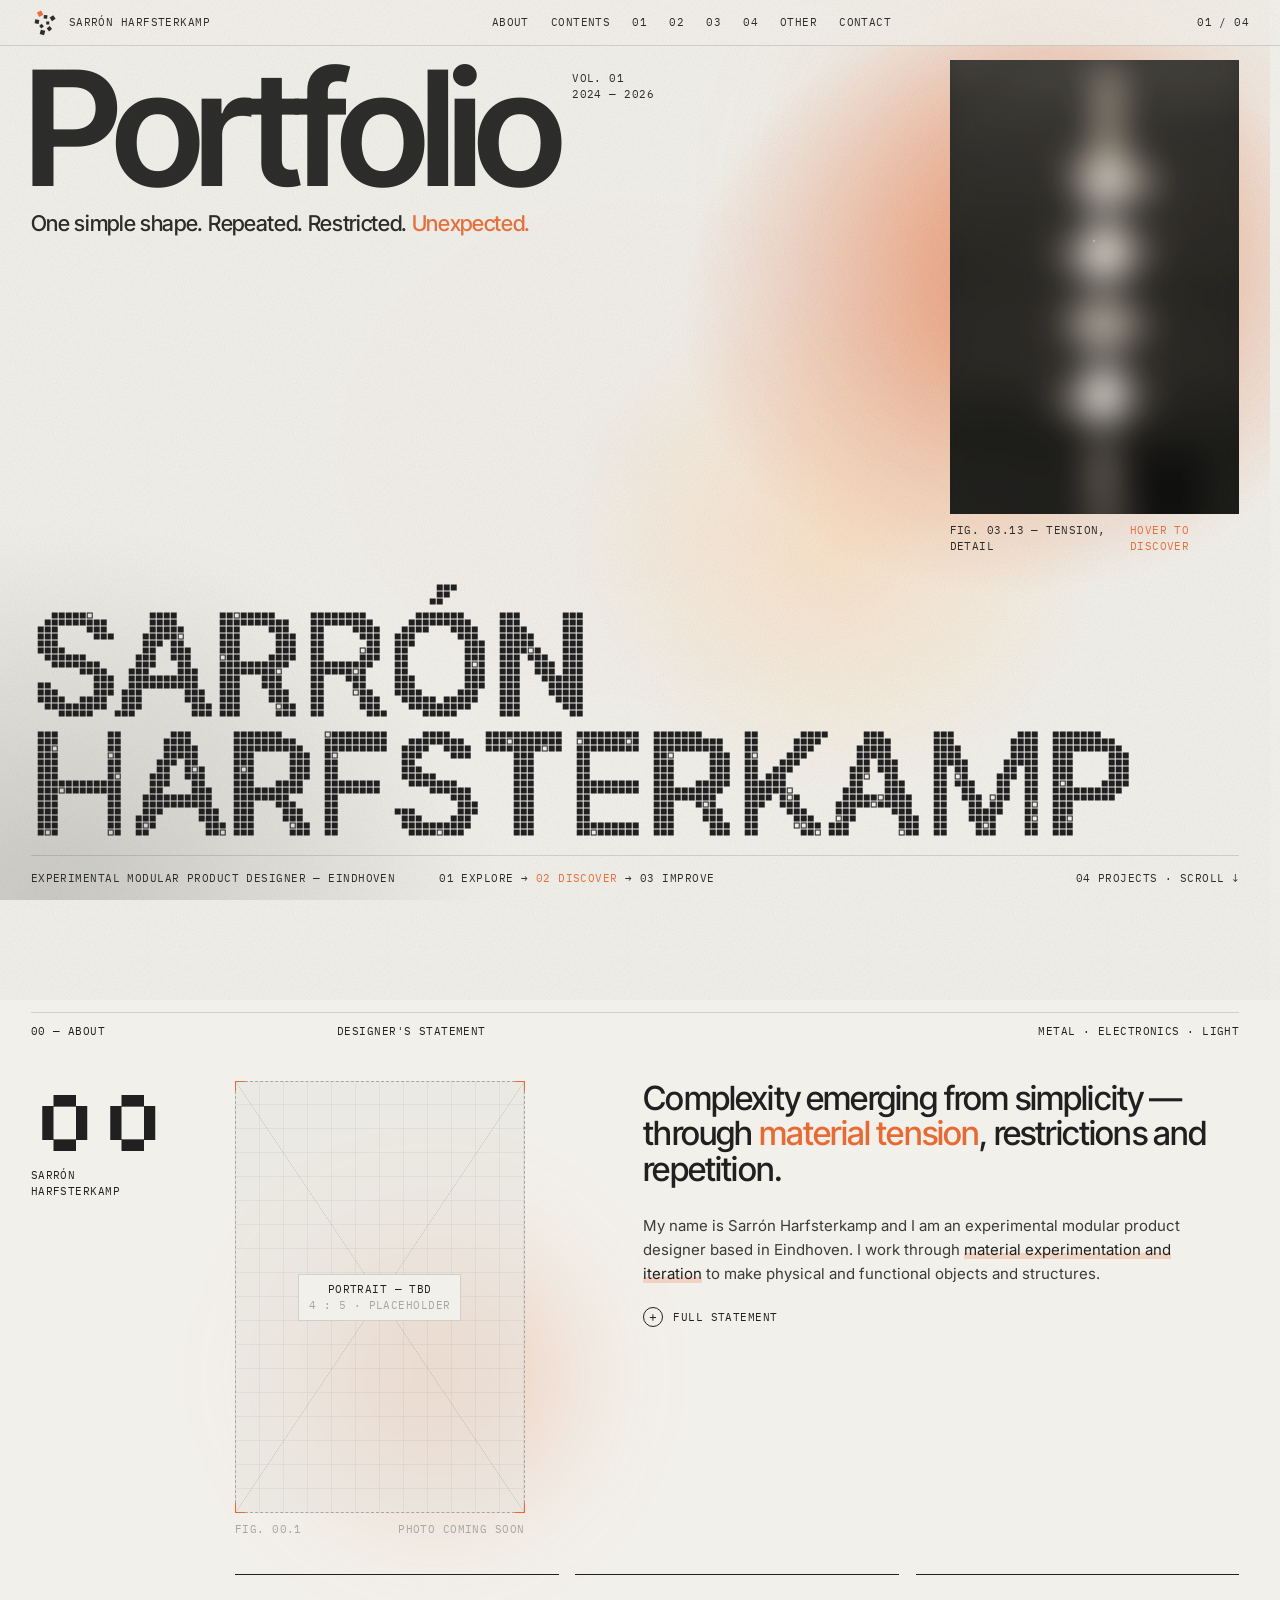
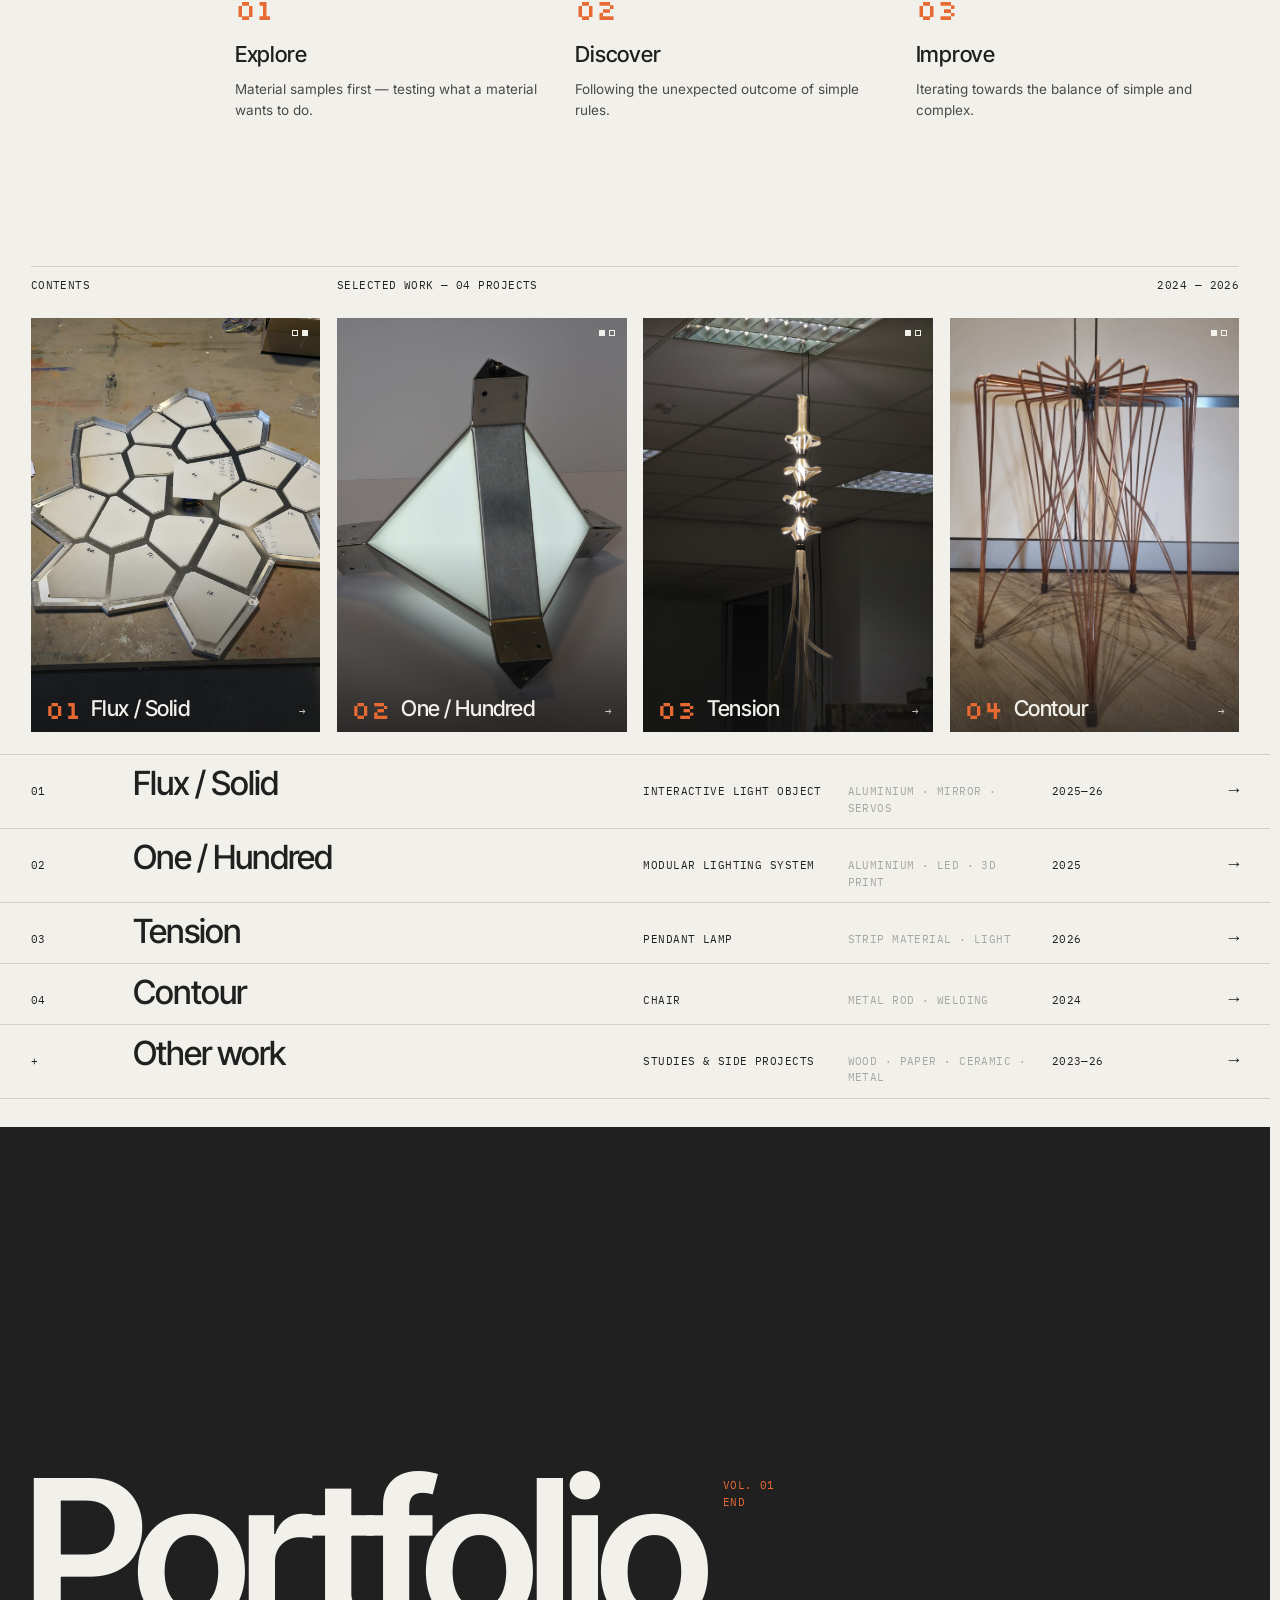
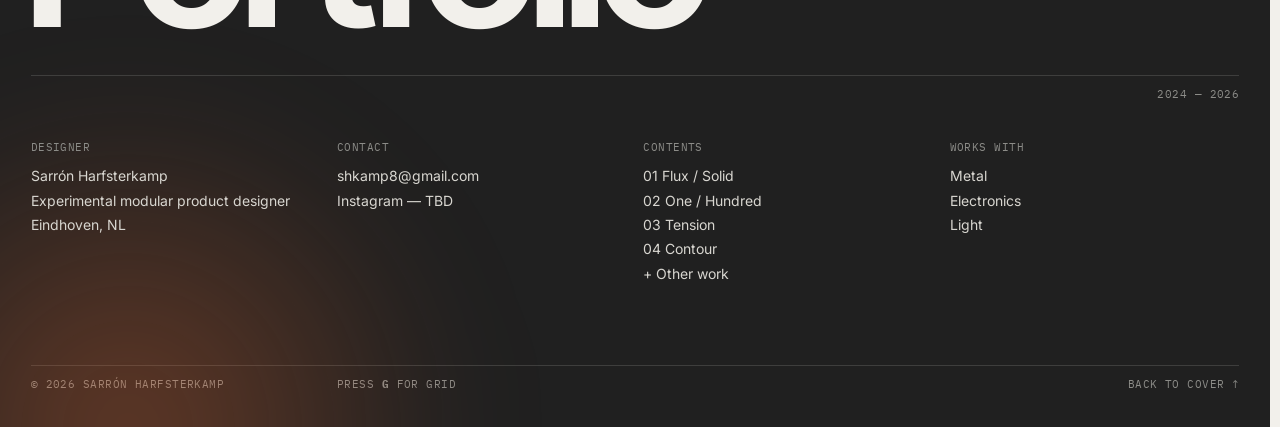
==== commit 108e94eb: "Logo, other work page, home button, touch interactions, stable scrollbar Co-authored-by: Copilot <22" ====
--- a/index.html
+++ b/index.html
@@ -9,7 +9,7 @@
   <link rel="preconnect" href="https://fonts.googleapis.com">
   <link rel="preconnect" href="https://fonts.gstatic.com" crossorigin>
   <link href="https://fonts.googleapis.com/css2?family=IBM+Plex+Mono:wght@400;500&family=Inter:wght@400;500&family=Inter+Tight:wght@500;600&family=Silkscreen&display=swap" rel="stylesheet">
-  <link rel="icon" href="data:image/svg+xml,%3Csvg xmlns='http://www.w3.org/2000/svg' viewBox='0 0 8 8'%3E%3Crect width='8' height='8' fill='%23F2F0EB'/%3E%3Crect x='2' y='2' width='4' height='4' fill='%23E86A33'/%3E%3C/svg%3E">
+  <link rel="icon" type="image/svg+xml" href="favicon.svg">
   <link rel="stylesheet" href="style.css">
 </head>
 <body>
@@ -32,7 +32,7 @@
 
 <!-- ================================================================ BAR -->
 <header class="bar">
-  <a href="#top" class="bar__logo" aria-label="Logo placeholder — back to cover"><i></i><i></i><i></i><i></i><span class="mono">Logo</span></a>
+  <a href="#top" class="bar__logo" aria-label="Sarrón Harfsterkamp — home"><svg class="logo" viewBox="0 0 64 64" aria-hidden="true"><rect class="k" x="34.72" y="28.5" width="7.0" height="7.0" transform="rotate(0.0 38.22 32.0)"/><rect class="k" x="20.27" y="35.5" width="7.57" height="7.57" transform="rotate(137.5 24.05 39.28)"/><rect class="k" x="29.15" y="14.07" width="8.14" height="8.14" transform="rotate(275.0 33.22 18.14)"/><rect class="k" x="37.67" y="40.72" width="8.71" height="8.71" transform="rotate(412.5 42.02 45.07)"/><rect class="k" x="8.97" y="24.11" width="9.29" height="9.29" transform="rotate(550.0 13.62 28.75)"/><rect class="k" x="44.48" y="15.99" width="9.86" height="9.86" transform="rotate(687.5 49.41 20.92)"/><rect class="k" x="20.96" y="48.45" width="10.43" height="10.43" transform="rotate(825.0 26.18 53.67)"/><rect class="a" x="15.39" y="5.11" width="11.0" height="11.0" transform="rotate(962.6 20.89 10.61)"/></svg><span class="mono">Sarrón Harfsterkamp</span></a>
   <nav class="bar__nav mono">
     <a href="#about">About</a>
     <a href="#work">Contents</a>
@@ -40,6 +40,7 @@
     <a href="one-hundred.html">02</a>
     <a href="tension.html">03</a>
     <a href="contour.html">04</a>
+    <a href="other.html">Other</a>
     <a href="#contact">Contact</a>
   </nav>
   <span class="bar__page mono" id="page">01 / 04</span>
@@ -60,7 +61,7 @@
       <img class="lens__sharp" src="img/20260608-234926.jpg" alt="Tension pendant lamp, lit, 2026">
       <span class="lens__ring" aria-hidden="true"></span>
     </div>
-    <figcaption class="mono"><span>Fig. 00 — Tension</span><span class="signal">Hover to discover</span></figcaption>
+    <figcaption class="mono"><span>Fig. 03.13 — Tension, detail</span><span class="signal"><span class="t-mouse">Hover to discover</span><span class="t-touch">Touch to discover</span></span></figcaption>
   </figure>
 
   <canvas id="pixelname" aria-hidden="true"></canvas>
@@ -143,6 +144,7 @@
     <li><a href="one-hundred.html"><span class="n mono">02</span><span class="t">One / Hundred</span><span class="k mono">Modular lighting system</span><span class="m mono">Aluminium · LED · 3D print</span><span class="y mono">2025</span><span class="arr">→</span></a></li>
     <li><a href="tension.html"><span class="n mono">03</span><span class="t">Tension</span><span class="k mono">Pendant lamp</span><span class="m mono">Strip material · Light</span><span class="y mono">2026</span><span class="arr">→</span></a></li>
     <li><a href="contour.html"><span class="n mono">04</span><span class="t">Contour</span><span class="k mono">Chair</span><span class="m mono">Metal rod · Welding</span><span class="y mono">2024</span><span class="arr">→</span></a></li>
+    <li><a href="other.html"><span class="n mono">+</span><span class="t">Other work</span><span class="k mono">Studies &amp; side projects</span><span class="m mono">Wood · Paper · Ceramic · Metal</span><span class="y mono">2023—26</span><span class="arr">→</span></a></li>
   </ol>
 </section>
 
@@ -153,7 +155,7 @@
     <div class="end__date mono"><span>2024 — 2026</span></div>
     <div class="end__col end__a"><span class="mono">Designer</span><p>Sarrón Harfsterkamp</p><p>Experimental modular product designer</p><p>Eindhoven, NL</p></div>
     <div class="end__col end__b"><span class="mono">Contact</span><a href="mailto:shkamp8@gmail.com">shkamp8@gmail.com</a><a href="#">Instagram — TBD</a></div>
-    <div class="end__col end__c"><span class="mono">Contents</span><a href="flux-solid.html">01 Flux / Solid</a><a href="one-hundred.html">02 One / Hundred</a><a href="tension.html">03 Tension</a><a href="contour.html">04 Contour</a></div>
+    <div class="end__col end__c"><span class="mono">Contents</span><a href="flux-solid.html">01 Flux / Solid</a><a href="one-hundred.html">02 One / Hundred</a><a href="tension.html">03 Tension</a><a href="contour.html">04 Contour</a><a href="other.html">+ Other work</a></div>
     <div class="end__col end__d"><span class="mono">Works with</span><p>Metal</p><p>Electronics</p><p>Light</p></div>
   </div>
   <div class="foot">
--- a/style.css
+++ b/style.css
@@ -26,7 +26,10 @@
 }
 
 * { box-sizing: border-box; margin: 0; padding: 0; }
-html { scroll-behavior: smooth; scroll-padding-top: var(--bar); }
+html { scroll-behavior: smooth; scroll-padding-top: var(--bar); scrollbar-gutter: stable; scrollbar-width: thin; scrollbar-color: #8c8c88 var(--paper); }
+::-webkit-scrollbar { width: 8px; }
+::-webkit-scrollbar-track { background: var(--paper); }
+::-webkit-scrollbar-thumb { background: #b9b7b1; }
 body {
   background: var(--paper);
   color: var(--ink);
@@ -148,17 +151,19 @@
   -webkit-backdrop-filter: blur(14px) saturate(1.2);
   border-bottom: 1px solid var(--line);
 }
-.bar__logo {
-  grid-column: 1 / 2; position: relative; width: 72px; height: 26px;
-  border: 1px dashed var(--grey); display: grid; place-items: center;
-}
-.bar__logo .mono { font-size: 9px; color: var(--grey); }
-.bar__logo i { position: absolute; width: 6px; height: 6px; border-color: var(--signal); border-style: solid; }
-.bar__logo i:nth-of-type(1) { left: -1px; top: -1px; border-width: 1px 0 0 1px; }
-.bar__logo i:nth-of-type(2) { right: -1px; top: -1px; border-width: 1px 1px 0 0; }
-.bar__logo i:nth-of-type(3) { left: -1px; bottom: -1px; border-width: 0 0 1px 1px; }
-.bar__logo i:nth-of-type(4) { right: -1px; bottom: -1px; border-width: 0 1px 1px 0; }
-.bar__logo:hover { border-color: var(--ink); }
+.bar__logo { grid-column: 1 / 4; display: flex; align-items: center; gap: 10px; width: fit-content; }
+.bar__logo svg { width: 28px; height: 28px; flex: none; transition: transform .8s cubic-bezier(.2, .7, 0, 1); }
+.bar__logo:hover svg { transform: rotate(137.5deg); }
+.bar__logo .mono { white-space: nowrap; }
+.logo .k { fill: var(--ink); } .logo .a { fill: var(--signal); }
+.dark .logo .k { fill: var(--paper); }
+.bar__home {
+  grid-column: 2 / 4; justify-self: start; display: inline-flex; align-items: center; gap: 6px;
+  padding: 4px 12px; border: 1px solid var(--ink); border-radius: 99px; white-space: nowrap;
+  transition: background .25s, color .25s;
+}
+.bar__home:hover { background: var(--ink); color: var(--paper); }
+.has-home .bar__logo .mono { display: none; }
 .bar__nav { grid-column: 4 / 11; display: flex; gap: 22px; justify-content: center; }
 .bar__nav a { position: relative; }
 .bar__nav a::after {
@@ -218,6 +223,10 @@
 .lens__blur { filter: blur(16px) saturate(.4) brightness(1.15); transform: scale(1.12); }
 .lens__sharp { clip-path: circle(var(--r) at var(--x) var(--y)); transition: --r .6s cubic-bezier(.2, .7, 0, 1); }
 .lens.on { --r: 120px; }
+.touch .lens.on { --r: 90px; }
+.lens .t-touch { display: none; }
+.touch .lens .t-touch { display: inline; }
+.touch .lens .t-mouse { display: none; }
 .lens figcaption { display: flex; justify-content: space-between; margin-top: 8px; }
 .lens__ring {
   position: absolute; left: var(--x); top: var(--y); width: calc(var(--r) * 2); height: calc(var(--r) * 2);
@@ -307,8 +316,14 @@
   position: relative; flex: 1 1 0; min-width: 0; overflow: hidden; background: var(--ink); color: var(--paper);
   transition: flex-grow .9s cubic-bezier(.2, .7, 0, 1);
 }
-.show:hover .show__p { flex-grow: .8; }
-.show .show__p:hover { flex-grow: 2.2; }
+@media (hover: hover) {
+  .show:hover .show__p { flex-grow: .8; }
+  .show .show__p:hover { flex-grow: 2.2; }
+}
+.show.has-active .show__p { flex-grow: .8; }
+.show .show__p.active { flex-grow: 2.2; }
+.show__tap { position: absolute; top: 10px; left: 12px; z-index: 2; opacity: 0; transition: opacity .3s; background: var(--signal); color: var(--ink); padding: 3px 8px; }
+.show__p.active .show__tap { opacity: 1; }
 .show__p img {
   position: absolute; inset: 0; width: 100%; height: 100%; object-fit: cover;
   transition: opacity 1.6s ease, filter 1.6s ease, transform 2.4s cubic-bezier(.2, .7, 0, 1);
@@ -381,6 +396,14 @@
 .next__link:hover b { transform: translateX(16px); }
 .next__link:hover .thumb img { filter: none; transform: none; }
 .next .foot { margin-top: 40px; }
+
+/* ---------- other work page ---------- */
+.ow-head { padding: calc(var(--bar) + 14px) 0 0; }
+.ow-head .p-head { padding-bottom: 34px; }
+.ow-lead { --c: 4 / 10; font-family: var(--f-disp); font-weight: 500; font-size: clamp(18px, 1.8vw, 28px); line-height: 1.15; letter-spacing: -.015em; }
+.ow-lead em { font-style: normal; color: var(--signal); }
+.ow-grid { row-gap: 34px; margin: 30px 0 90px; align-items: start; }
+.ow-grid .fig figcaption .yr { margin-left: auto; color: var(--grey); }
 
 /* ---------- project ---------- */
 .project { position: relative; }
@@ -646,7 +669,9 @@
 
 @media (max-width: 900px) {
   .bar__nav { display: none; }
-  .bar__logo { grid-column: 1 / 4; }
+  .bar__logo { grid-column: 1 / 3; }
+  .bar__logo .mono { display: none; }
+  .bar__home { grid-column: 3 / 7; }
   .bar__page { grid-column: 7 / -1; white-space: nowrap; }
   .rule > :nth-child(1) { grid-column: 1 / 8; }
   .rule > :nth-child(2) { display: none; }
@@ -675,7 +700,7 @@
   .index__list .t { grid-column: 2 / -1; }
   .index__list .k, .index__list .m, .index__list .y, .index__list .arr { display: none; }
   .p-num { --c: 1 / -1; font-size: 64px; }
-  .p-title, .spec, .p-lead, .p-toggle, .p-more { --c: 1 / -1; }
+  .p-title, .spec, .p-lead, .p-toggle, .p-more, .ow-lead { --c: 1 / -1; }
   .p-hero .spec { display: none; }
   .p-more__in { grid-template-columns: 1fr; }
   .p-more__in > * { grid-column: 1 / -1 !important; }
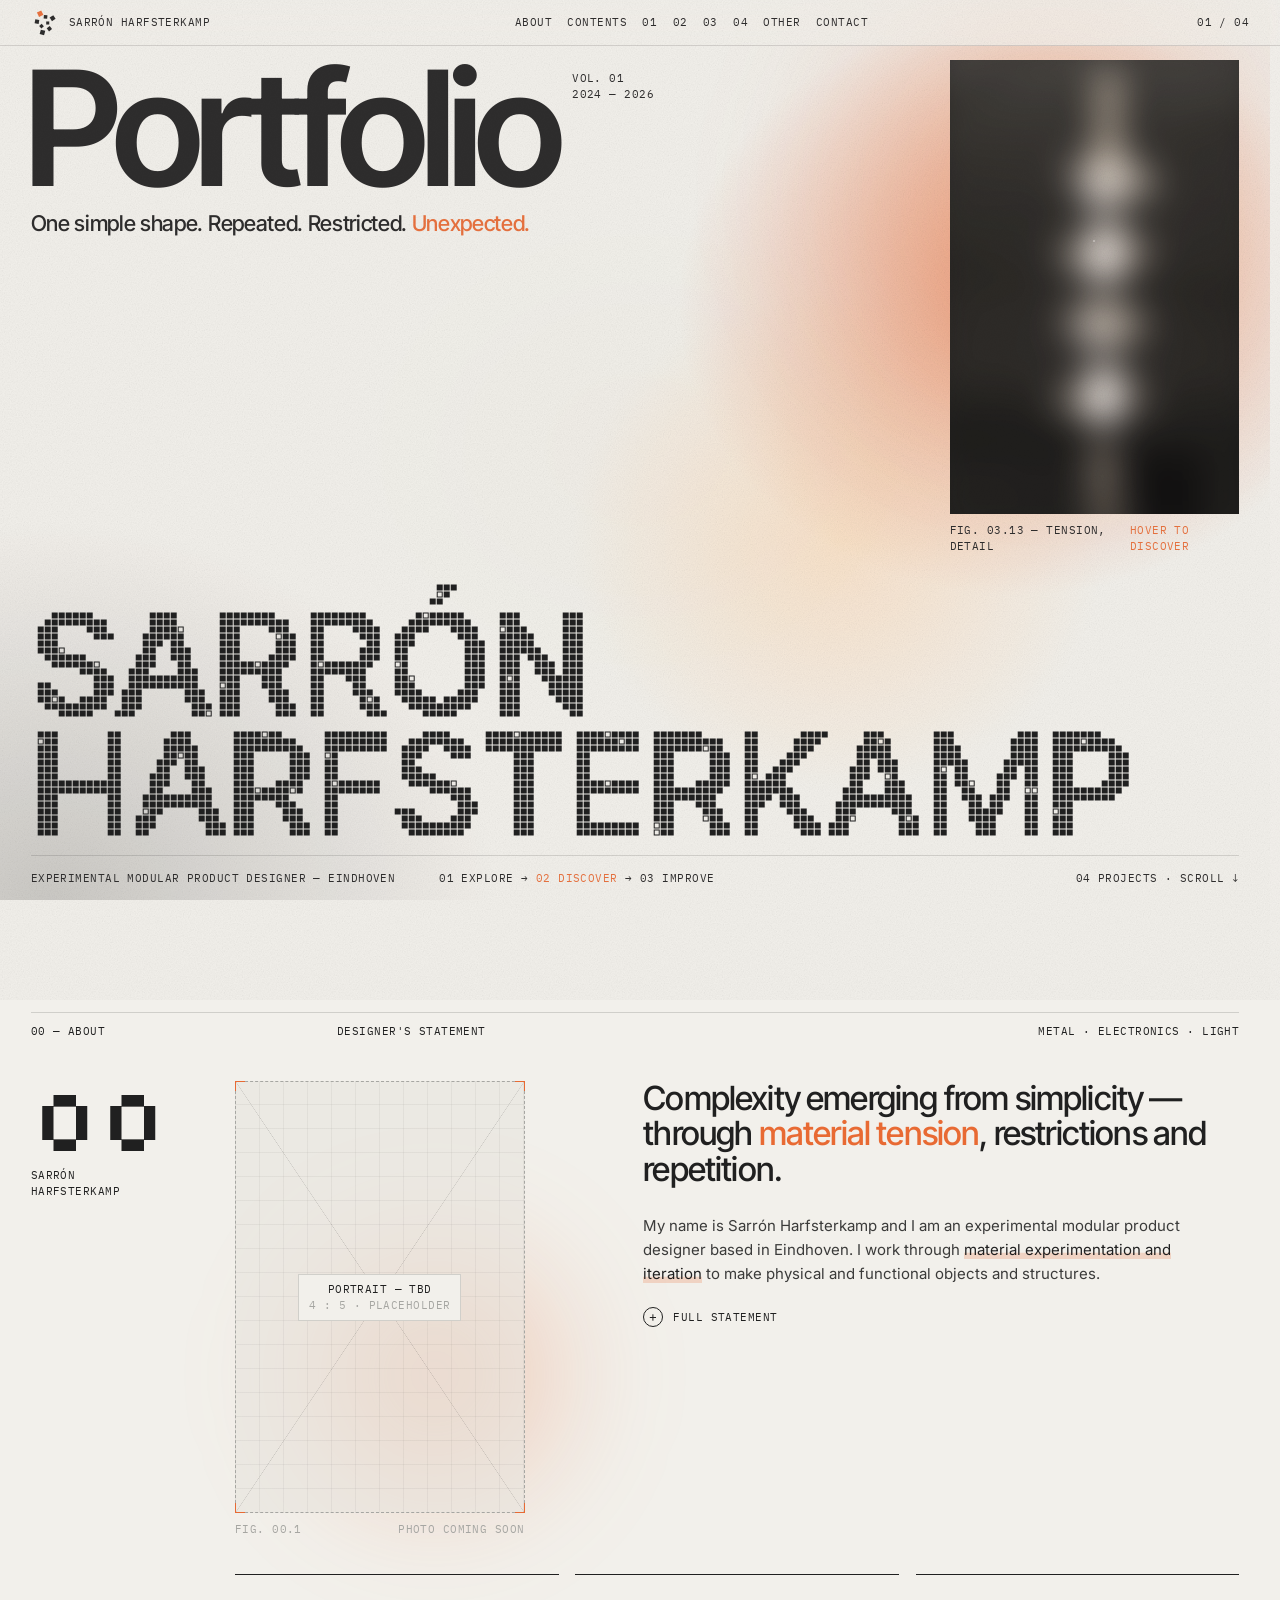
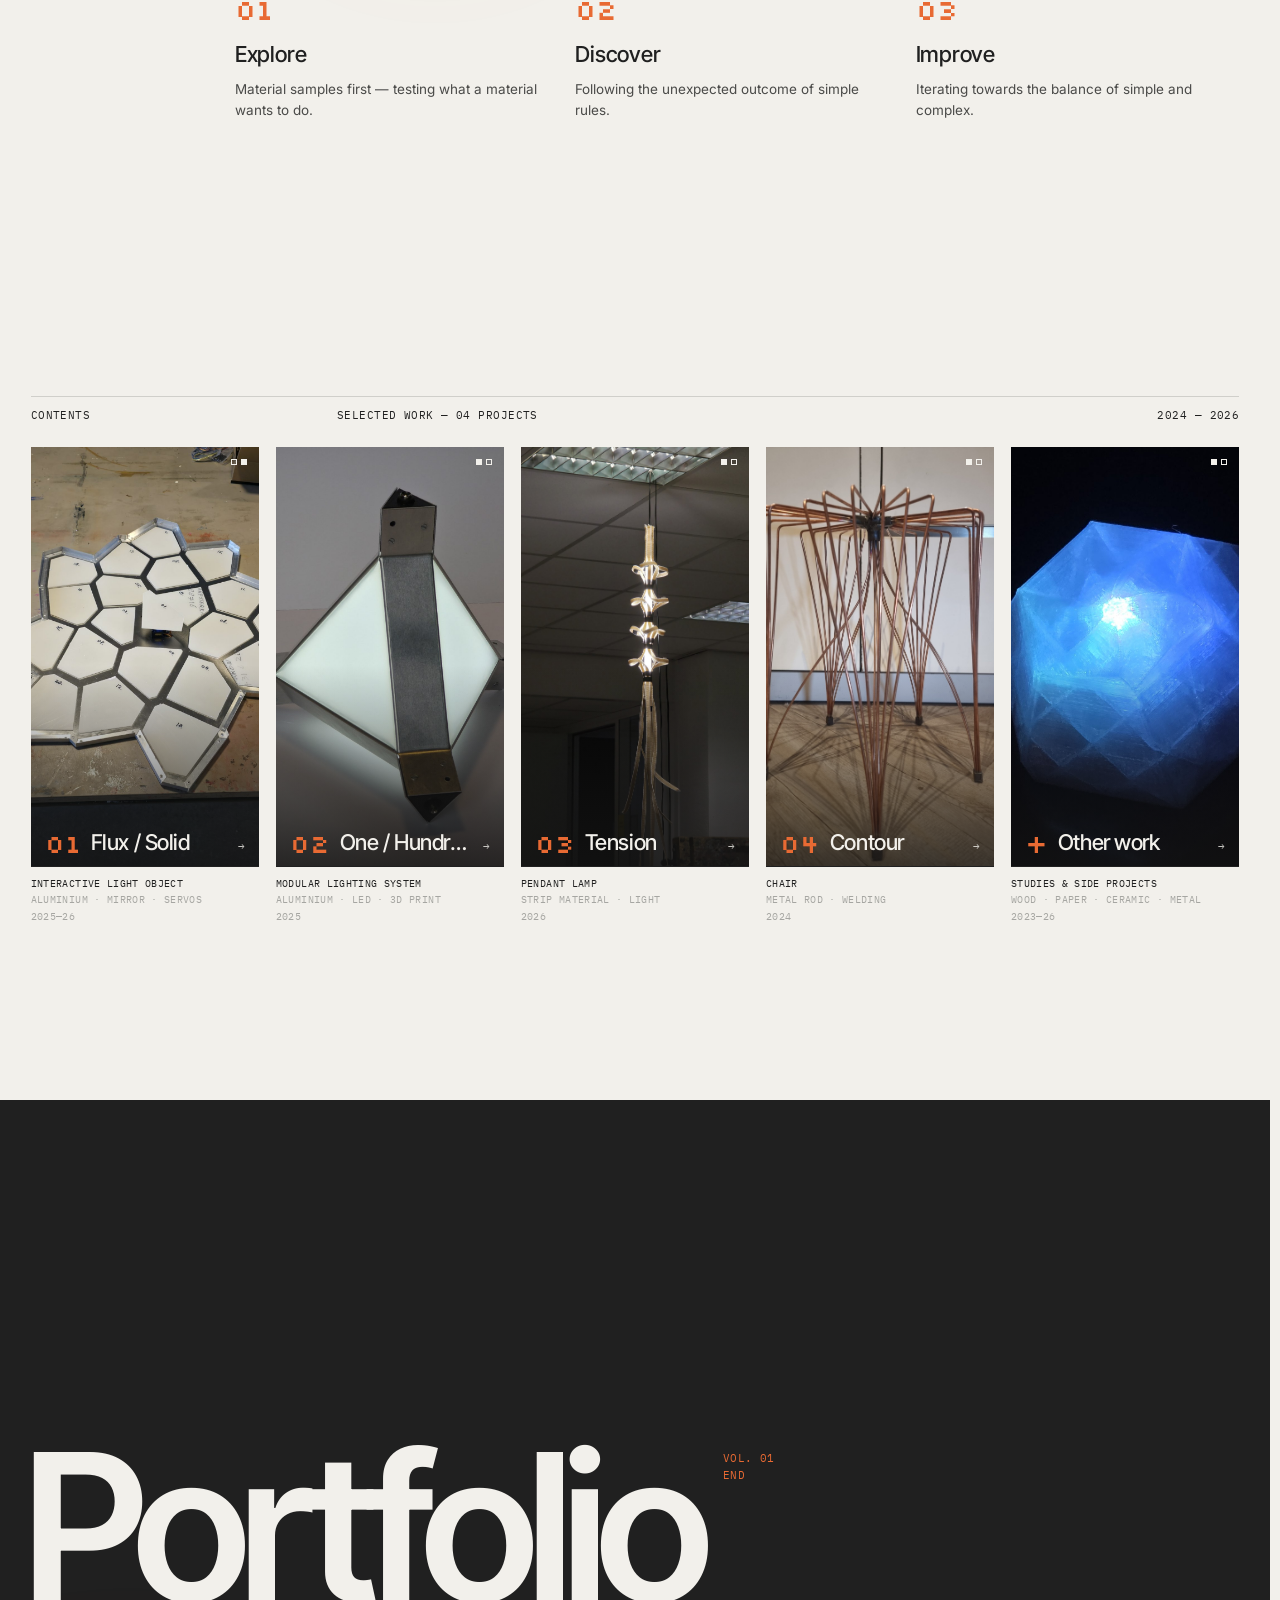
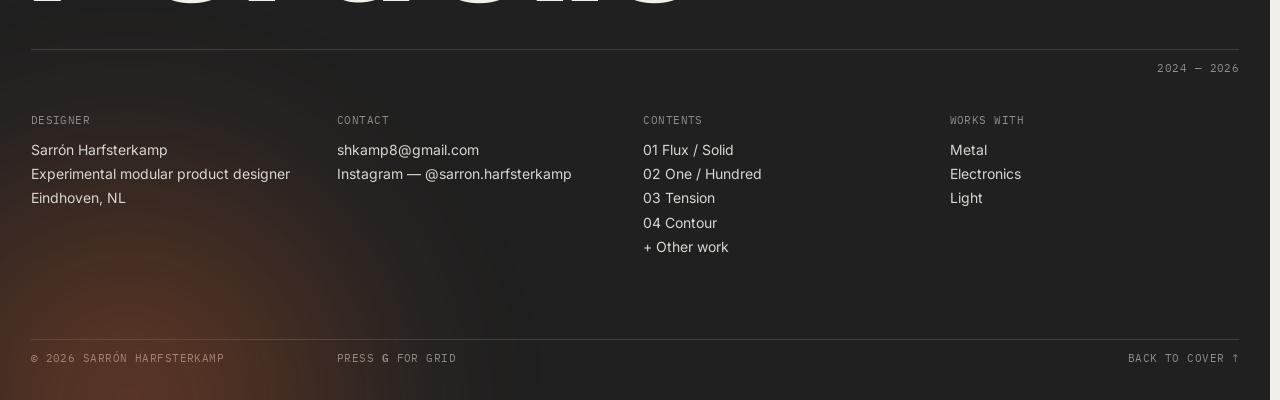
==== commit 067dc10a: "Refine contents, Other work field, touch, and navigation Co-authored-by: Copilot <223556219+Copilot@" ====
--- a/index.html
+++ b/index.html
@@ -114,38 +114,51 @@
 
   <div class="show" aria-label="Project showcase">
     <a class="show__p" href="flux-solid.html">
-      <img src="img/20260114-213459.jpg" alt="Flux / Solid — mirror cells in aluminium frame">
-      <img src="img/20251219-104050.jpg" alt="Flux / Solid — cell frame with acrylic cells">
-      <span class="show__dots" aria-hidden="true"><i></i><i></i></span>
-      <span class="show__cap"><span class="pix">01</span><b>Flux / Solid</b><span class="mono">→</span></span>
+      <span class="show__media">
+        <img src="img/20260114-213459.jpg" alt="Flux / Solid — mirror cells in aluminium frame">
+        <img src="img/20251219-104050.jpg" alt="Flux / Solid — cell frame with acrylic cells">
+        <span class="show__dots" aria-hidden="true"><i></i><i></i></span>
+        <span class="show__cap"><span class="pix">01</span><b>Flux / Solid</b><span class="mono">→</span></span>
+      </span>
+      <span class="show__meta"><span>Interactive light object</span><span>Aluminium · Mirror · Servos</span><span>2025—26</span></span>
     </a>
     <a class="show__p" href="one-hundred.html">
-      <img src="img/20251029-130600.jpg" alt="One / Hundred — lit triangular module">
-      <img src="img/20251029-130328.jpg" alt="One / Hundred — iterations side by side">
-      <span class="show__dots" aria-hidden="true"><i></i><i></i></span>
-      <span class="show__cap"><span class="pix">02</span><b>One / Hundred</b><span class="mono">→</span></span>
+      <span class="show__media">
+        <img src="img/20251029-130600.jpg" alt="One / Hundred — lit triangular module">
+        <img src="img/20251029-130328.jpg" alt="One / Hundred — iterations side by side">
+        <span class="show__dots" aria-hidden="true"><i></i><i></i></span>
+        <span class="show__cap"><span class="pix">02</span><b>One / Hundred</b><span class="mono">→</span></span>
+      </span>
+      <span class="show__meta"><span>Modular lighting system</span><span>Aluminium · LED · 3D print</span><span>2025</span></span>
     </a>
     <a class="show__p" href="tension.html">
-      <img src="img/20260608-234947.jpg" alt="Tension — pendant lamp, lit">
-      <img src="img/20260623-173104-1.jpg" alt="Tension — three lamps exhibited">
-      <span class="show__dots" aria-hidden="true"><i></i><i></i></span>
-      <span class="show__cap"><span class="pix">03</span><b>Tension</b><span class="mono">→</span></span>
+      <span class="show__media">
+        <img src="img/20260608-234947.jpg" alt="Tension — pendant lamp, lit">
+        <img src="img/20260623-173104-1.jpg" alt="Tension — three lamps exhibited">
+        <span class="show__dots" aria-hidden="true"><i></i><i></i></span>
+        <span class="show__cap"><span class="pix">03</span><b>Tension</b><span class="mono">→</span></span>
+      </span>
+      <span class="show__meta"><span>Pendant lamp</span><span>Strip material · Light</span><span>2026</span></span>
     </a>
     <a class="show__p" href="contour.html">
-      <img src="img/20241018-002949.jpg" alt="Contour — metal rod chair">
-      <img src="img/20241018-003058.jpg" alt="Contour — chair seen from above">
-      <span class="show__dots" aria-hidden="true"><i></i><i></i></span>
-      <span class="show__cap"><span class="pix">04</span><b>Contour</b><span class="mono">→</span></span>
+      <span class="show__media">
+        <img src="img/20241018-002949.jpg" alt="Contour — metal rod chair">
+        <img src="img/20241018-003058.jpg" alt="Contour — chair seen from above">
+        <span class="show__dots" aria-hidden="true"><i></i><i></i></span>
+        <span class="show__cap"><span class="pix">04</span><b>Contour</b><span class="mono">→</span></span>
+      </span>
+      <span class="show__meta"><span>Chair</span><span>Metal rod · Welding</span><span>2024</span></span>
+    </a>
+    <a class="show__p" href="other.html">
+      <span class="show__media">
+        <img src="img/o-13.jpg" alt="Other work — faceted light object">
+        <img src="img/o-10.jpg" alt="Other work — tensile structure model">
+        <span class="show__dots" aria-hidden="true"><i></i><i></i></span>
+        <span class="show__cap"><span class="pix">+</span><b>Other work</b><span class="mono">→</span></span>
+      </span>
+      <span class="show__meta"><span>Studies &amp; side projects</span><span>Wood · Paper · Ceramic · Metal</span><span>2023—26</span></span>
     </a>
   </div>
-
-  <ol class="index__list">
-    <li><a href="flux-solid.html"><span class="n mono">01</span><span class="t">Flux / Solid</span><span class="k mono">Interactive light object</span><span class="m mono">Aluminium · Mirror · Servos</span><span class="y mono">2025—26</span><span class="arr">→</span></a></li>
-    <li><a href="one-hundred.html"><span class="n mono">02</span><span class="t">One / Hundred</span><span class="k mono">Modular lighting system</span><span class="m mono">Aluminium · LED · 3D print</span><span class="y mono">2025</span><span class="arr">→</span></a></li>
-    <li><a href="tension.html"><span class="n mono">03</span><span class="t">Tension</span><span class="k mono">Pendant lamp</span><span class="m mono">Strip material · Light</span><span class="y mono">2026</span><span class="arr">→</span></a></li>
-    <li><a href="contour.html"><span class="n mono">04</span><span class="t">Contour</span><span class="k mono">Chair</span><span class="m mono">Metal rod · Welding</span><span class="y mono">2024</span><span class="arr">→</span></a></li>
-    <li><a href="other.html"><span class="n mono">+</span><span class="t">Other work</span><span class="k mono">Studies &amp; side projects</span><span class="m mono">Wood · Paper · Ceramic · Metal</span><span class="y mono">2023—26</span><span class="arr">→</span></a></li>
-  </ol>
 </section>
 
 <!-- ================================================================ BACK COVER -->
@@ -154,7 +167,7 @@
     <p class="end__word" aria-hidden="true">Portfolio<sup class="mono">Vol. 01<br>End</sup></p>
     <div class="end__date mono"><span>2024 — 2026</span></div>
     <div class="end__col end__a"><span class="mono">Designer</span><p>Sarrón Harfsterkamp</p><p>Experimental modular product designer</p><p>Eindhoven, NL</p></div>
-    <div class="end__col end__b"><span class="mono">Contact</span><a href="mailto:shkamp8@gmail.com">shkamp8@gmail.com</a><a href="#">Instagram — TBD</a></div>
+    <div class="end__col end__b"><span class="mono">Contact</span><a href="mailto:shkamp8@gmail.com">shkamp8@gmail.com</a><a href="https://www.instagram.com/sarron.harfsterkamp/" target="_blank" rel="noopener">Instagram — @sarron.harfsterkamp</a></div>
     <div class="end__col end__c"><span class="mono">Contents</span><a href="flux-solid.html">01 Flux / Solid</a><a href="one-hundred.html">02 One / Hundred</a><a href="tension.html">03 Tension</a><a href="contour.html">04 Contour</a><a href="other.html">+ Other work</a></div>
     <div class="end__col end__d"><span class="mono">Works with</span><p>Metal</p><p>Electronics</p><p>Light</p></div>
   </div>
--- a/style.css
+++ b/style.css
@@ -137,9 +137,9 @@
 .intro-hold .bar, .intro-hold .hero__word, .intro-hold .hero__intro, .intro-hold .lens, .intro-hold .hero__foot { opacity: 0; transform: translateY(14px); }
 .intro-hold .bar { transform: translateY(-100%); }
 
-/* ---------- home: one section per screen ---------- */
-html.home { scroll-snap-type: y mandatory; scroll-padding-top: 0; }
-.home .screen { scroll-snap-align: start; min-height: 100vh; min-height: 100svh; }
+/* ---------- home: full-screen sections, normal manual scrolling ---------- */
+html.home { scroll-padding-top: 0; }
+.home .screen { min-height: 100vh; min-height: 100svh; }
 
 /* ---------- top bar ---------- */
 .bar {
@@ -163,9 +163,13 @@
   transition: background .25s, color .25s;
 }
 .bar__home:hover { background: var(--ink); color: var(--paper); }
+.has-home .bar__logo { grid-column: 1 / 2; }
+.has-home .bar__home { grid-column: 2 / 4; }
+.has-home .bar__nav { grid-column: 4 / 11; }
 .has-home .bar__logo .mono { display: none; }
-.bar__nav { grid-column: 4 / 11; display: flex; gap: 22px; justify-content: center; }
+.bar__nav { grid-column: 4 / 11; display: flex; gap: clamp(10px, 1.2vw, 20px); justify-content: center; }
 .bar__nav a { position: relative; }
+.bar__nav a { white-space: nowrap; }
 .bar__nav a::after {
   content: ""; position: absolute; left: 0; right: 100%; bottom: -3px; height: 1px; background: var(--signal);
   transition: right .35s cubic-bezier(.2, .7, 0, 1);
@@ -310,10 +314,11 @@
 }
 .show {
   display: flex; gap: var(--gut); margin: 14px var(--pad) 0;
-  height: clamp(180px, 46svh, 620px);
+  height: clamp(260px, 55svh, 640px);
 }
 .show__p {
-  position: relative; flex: 1 1 0; min-width: 0; overflow: hidden; background: var(--ink); color: var(--paper);
+  position: relative; flex: 1 1 0; min-width: 0; overflow: hidden; color: var(--ink);
+  display: flex; flex-direction: column;
   transition: flex-grow .9s cubic-bezier(.2, .7, 0, 1);
 }
 @media (hover: hover) {
@@ -324,6 +329,7 @@
 .show .show__p.active { flex-grow: 2.2; }
 .show__tap { position: absolute; top: 10px; left: 12px; z-index: 2; opacity: 0; transition: opacity .3s; background: var(--signal); color: var(--ink); padding: 3px 8px; }
 .show__p.active .show__tap { opacity: 1; }
+.show__media { position: relative; flex: 1; min-height: 0; overflow: hidden; background: var(--ink); color: var(--paper); }
 .show__p img {
   position: absolute; inset: 0; width: 100%; height: 100%; object-fit: cover;
   transition: opacity 1.6s ease, filter 1.6s ease, transform 2.4s cubic-bezier(.2, .7, 0, 1);
@@ -331,7 +337,7 @@
 .show__p img + img { opacity: 0; filter: blur(14px); transform: scale(1.06); }
 .show__p.alt img:first-child { opacity: 0; filter: blur(14px); transform: scale(1.06); }
 .show__p.alt img + img { opacity: 1; filter: none; transform: none; }
-.show__p::after { content: ""; position: absolute; inset: 0; background: linear-gradient(to top, rgba(20, 20, 20, .72), transparent 46%); pointer-events: none; }
+.show__media::after { content: ""; position: absolute; inset: 0; background: linear-gradient(to top, rgba(20, 20, 20, .78), transparent 48%); pointer-events: none; }
 .show__cap {
   position: absolute; left: 14px; right: 14px; bottom: 12px; z-index: 2;
   display: grid; grid-template-columns: auto 1fr auto; align-items: end; gap: 10px;
@@ -343,26 +349,14 @@
 .show__dots i { width: 6px; height: 6px; border: 1px solid var(--paper); }
 .show__dots i:first-child, .show__p.alt .show__dots i + i { background: var(--paper); }
 .show__p.alt .show__dots i:first-child { background: none; }
-
-.index__list { list-style: none; margin-top: min(24px, 2.5svh); }
-.index__list a {
-  display: grid; grid-template-columns: repeat(12, minmax(0, 1fr)); column-gap: var(--gut);
-  align-items: baseline; padding: min(12px, 1.4svh) var(--pad); border-bottom: 1px solid var(--line);
-  position: relative; transition: background .4s, color .4s;
-}
-.index__list li:first-child a { border-top: 1px solid var(--line); }
-.index__list .n { grid-column: 1 / 2; }
-.index__list .t {
-  grid-column: 2 / 7; font-family: var(--f-disp); font-weight: 500; font-size: clamp(20px, min(2.6vw, 3.8svh), 44px);
-  line-height: 1; letter-spacing: -.03em; transition: transform .5s cubic-bezier(.2, .7, 0, 1);
-}
-.index__list .k { grid-column: 7 / 9; }
-.index__list .m { grid-column: 9 / 11; color: var(--grey); }
-.index__list .y { grid-column: 11 / 12; }
-.index__list .arr { grid-column: 12 / -1; text-align: right; font-family: var(--f-pix); font-size: 18px; }
-.index__list a:hover { background: var(--ink); color: var(--paper); }
-.index__list a:hover .t { transform: translateX(14px); }
-.index__list a:hover .arr { color: var(--signal); }
+.show__meta {
+  display: grid; gap: 2px; align-content: start; min-height: 76px;
+  padding-top: 10px; border-top: 1px solid var(--ink);
+  font-family: var(--f-mono); font-size: 10px; line-height: 1.35; letter-spacing: .035em; text-transform: uppercase;
+}
+.show__meta span:first-child { color: var(--ink); }
+.show__meta span:nth-child(2), .show__meta span:last-child { color: var(--grey); }
+.show__meta span:last-child { margin-top: 2px; }
 
 /* ---------- project page ---------- */
 .p-hero {
@@ -402,8 +396,48 @@
 .ow-head .p-head { padding-bottom: 34px; }
 .ow-lead { --c: 4 / 10; font-family: var(--f-disp); font-weight: 500; font-size: clamp(18px, 1.8vw, 28px); line-height: 1.15; letter-spacing: -.015em; }
 .ow-lead em { font-style: normal; color: var(--signal); }
-.ow-grid { row-gap: 34px; margin: 30px 0 90px; align-items: start; }
-.ow-grid .fig figcaption .yr { margin-left: auto; color: var(--grey); }
+.ow-garden { position: relative; margin: 22px var(--pad) 90px; border-block: 1px solid var(--line); }
+.ow-controls {
+  display: grid; grid-template-columns: 1fr auto 1fr; align-items: center; gap: 12px;
+  padding-block: 10px;
+}
+.ow-controls > :last-child { text-align: right; }
+.ow-controls__buttons { display: flex; gap: 6px; }
+.ow-controls button {
+  min-width: 30px; height: 30px; padding: 0 10px; border: 1px solid var(--ink); border-radius: 99px;
+  transition: background .25s, color .25s;
+}
+.ow-controls button:hover, .ow-controls button:focus-visible { background: var(--ink); color: var(--paper); outline: 0; }
+.ow-viewport {
+  position: relative; width: 100%; height: min(76svh, 820px); min-height: 560px;
+  overflow: hidden; background:
+    radial-gradient(70% 80% at 50% 50%, rgba(232, 106, 51, .12), transparent 68%),
+    var(--paper-2);
+  border: 1px solid var(--line); touch-action: none; cursor: grab;
+}
+.ow-viewport.dragging { cursor: grabbing; }
+.ow-viewport::before {
+  content: ""; position: absolute; inset: 0; pointer-events: none; z-index: 3;
+  background: radial-gradient(circle at center, transparent 52%, rgba(242, 240, 235, .3) 100%);
+}
+.ow-plane {
+  position: absolute; left: 0; top: 0; width: 1240px; height: 1240px;
+  transform-origin: 0 0; will-change: transform;
+}
+.ow-plane > .fig {
+  --w: 180px; position: absolute; width: var(--w);
+  opacity: 1; filter: none; transform: none; outline: 0; z-index: 1;
+}
+.ow-plane > .fig:focus { z-index: 5; }
+.ow-plane > .fig:focus .frame { box-shadow: 0 0 0 2px var(--signal), 0 16px 50px rgba(32, 32, 32, .18); }
+.ow-plane > .fig .frame { overflow: visible; background: transparent; cursor: zoom-in; box-shadow: 0 10px 34px rgba(32, 32, 32, .14); transition: box-shadow .25s; }
+.ow-plane > .fig img { width: 100%; height: auto; aspect-ratio: auto; object-fit: contain; filter: none; transform: none; opacity: 1; }
+.ow-plane > .fig figcaption {
+  max-width: 100%; margin-top: 7px; padding: 4px 6px; background: rgba(242, 240, 235, .92);
+  border: 1px solid var(--line); color: var(--ink); font-size: 9.5px; line-height: 1.35;
+}
+.ow-plane > .fig .cap-t { opacity: 1 !important; transform: none !important; }
+.ow-hint { padding-block: 10px; color: var(--grey); text-align: right; }
 
 /* ---------- project ---------- */
 .project { position: relative; }
@@ -662,16 +696,12 @@
 .lb p { position: absolute; left: var(--pad); right: var(--pad); bottom: 22px; color: var(--paper); display: flex; justify-content: space-between; }
 
 /* ---------- responsive ---------- */
-@media (max-width: 1200px) {
-  .index__list .m { display: none; }
-  .index__list .k { grid-column: 7 / 11; }
-}
-
 @media (max-width: 900px) {
   .bar__nav { display: none; }
   .bar__logo { grid-column: 1 / 3; }
   .bar__logo .mono { display: none; }
-  .bar__home { grid-column: 3 / 7; }
+  .has-home .bar__logo { grid-column: 1 / 2; }
+  .has-home .bar__home, .bar__home { grid-column: 2 / 7; }
   .bar__page { grid-column: 7 / -1; white-space: nowrap; }
   .rule > :nth-child(1) { grid-column: 1 / 8; }
   .rule > :nth-child(2) { display: none; }
@@ -694,11 +724,10 @@
   .method p { display: none; }
   .method .pix { font-size: 20px; }
   .method b { font-size: 17px; }
-  .show { height: clamp(240px, 46svh, 520px); overflow-x: auto; scroll-snap-type: x mandatory; scrollbar-width: none; margin-inline: 0; padding-inline: var(--pad); }
+  .show { height: clamp(320px, 64svh, 620px); overflow-x: auto; scroll-snap-type: x mandatory; scrollbar-width: none; margin-inline: 0; padding-inline: var(--pad); }
   .show::-webkit-scrollbar { display: none; }
   .show__p, .show:hover .show__p, .show .show__p:hover { flex: 0 0 76vw; scroll-snap-align: center; }
-  .index__list .t { grid-column: 2 / -1; }
-  .index__list .k, .index__list .m, .index__list .y, .index__list .arr { display: none; }
+  .show__meta { min-height: 72px; }
   .p-num { --c: 1 / -1; font-size: 64px; }
   .p-title, .spec, .p-lead, .p-toggle, .p-more, .ow-lead { --c: 1 / -1; }
   .p-hero .spec { display: none; }
@@ -710,6 +739,11 @@
   .scale__tabs, .scale__view { --c: 1 / -1; }
   .evo { grid-template-columns: repeat(3, 1fr); row-gap: 40px; }
   .plate__obj, .plate__ghost { width: 60vw; }
+  .ow-controls { grid-template-columns: 1fr auto; }
+  .ow-controls > span:first-child { display: none; }
+  .ow-controls > :last-child { grid-column: 1 / -1; text-align: center; padding-top: 2px; }
+  .ow-viewport { height: 68svh; min-height: 500px; }
+  .ow-hint { text-align: left; }
   .end__col { --c: span 6; }
   .next__link .pix { grid-column: 1 / 4; }
   .next__link b { grid-column: 4 / -1; }
@@ -721,10 +755,6 @@
   .portrait__slot { height: 22svh; }
 }
 
-@media (max-height: 560px) and (orientation: landscape) {
-  html.home { scroll-snap-type: y proximity; }
-}
-
 @media (prefers-reduced-motion: reduce) {
   *, *::before, *::after { animation: none !important; transition: none !important; }
   .fig img { filter: none; transform: none; opacity: 1; }
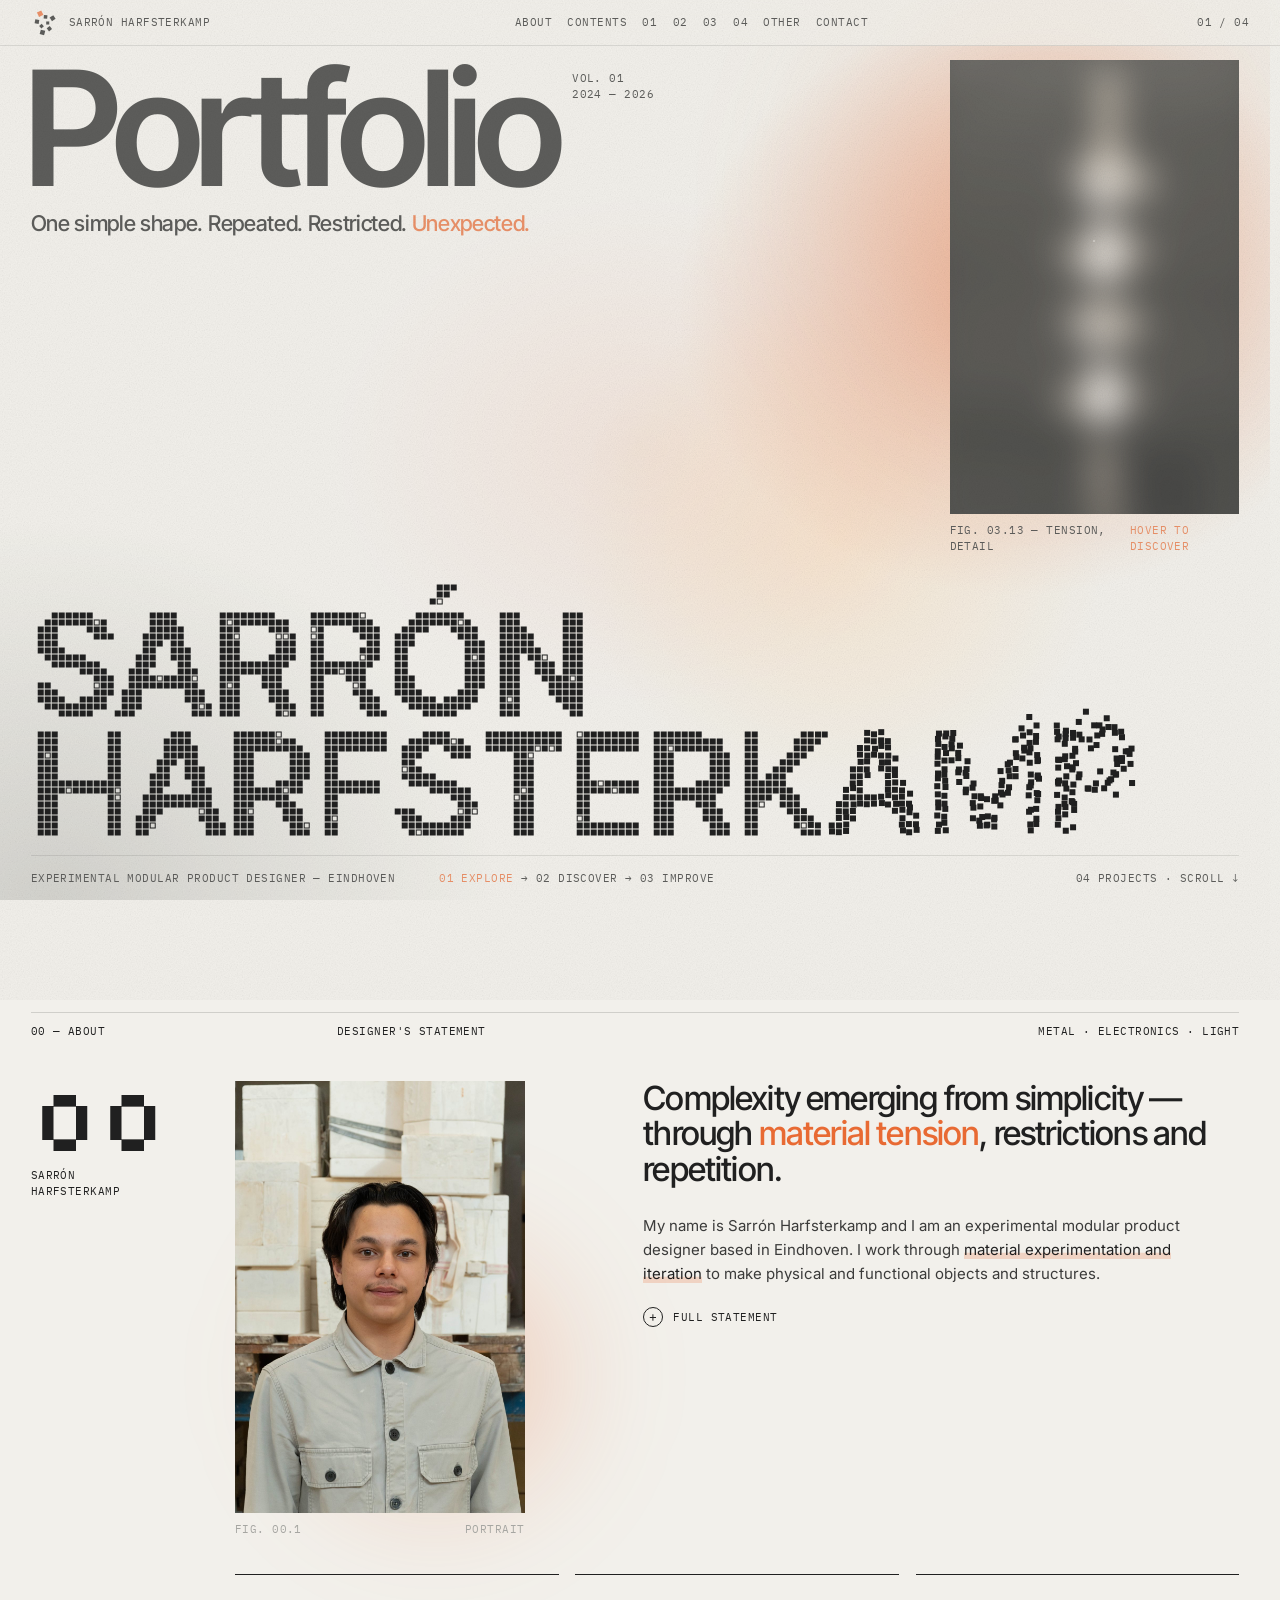
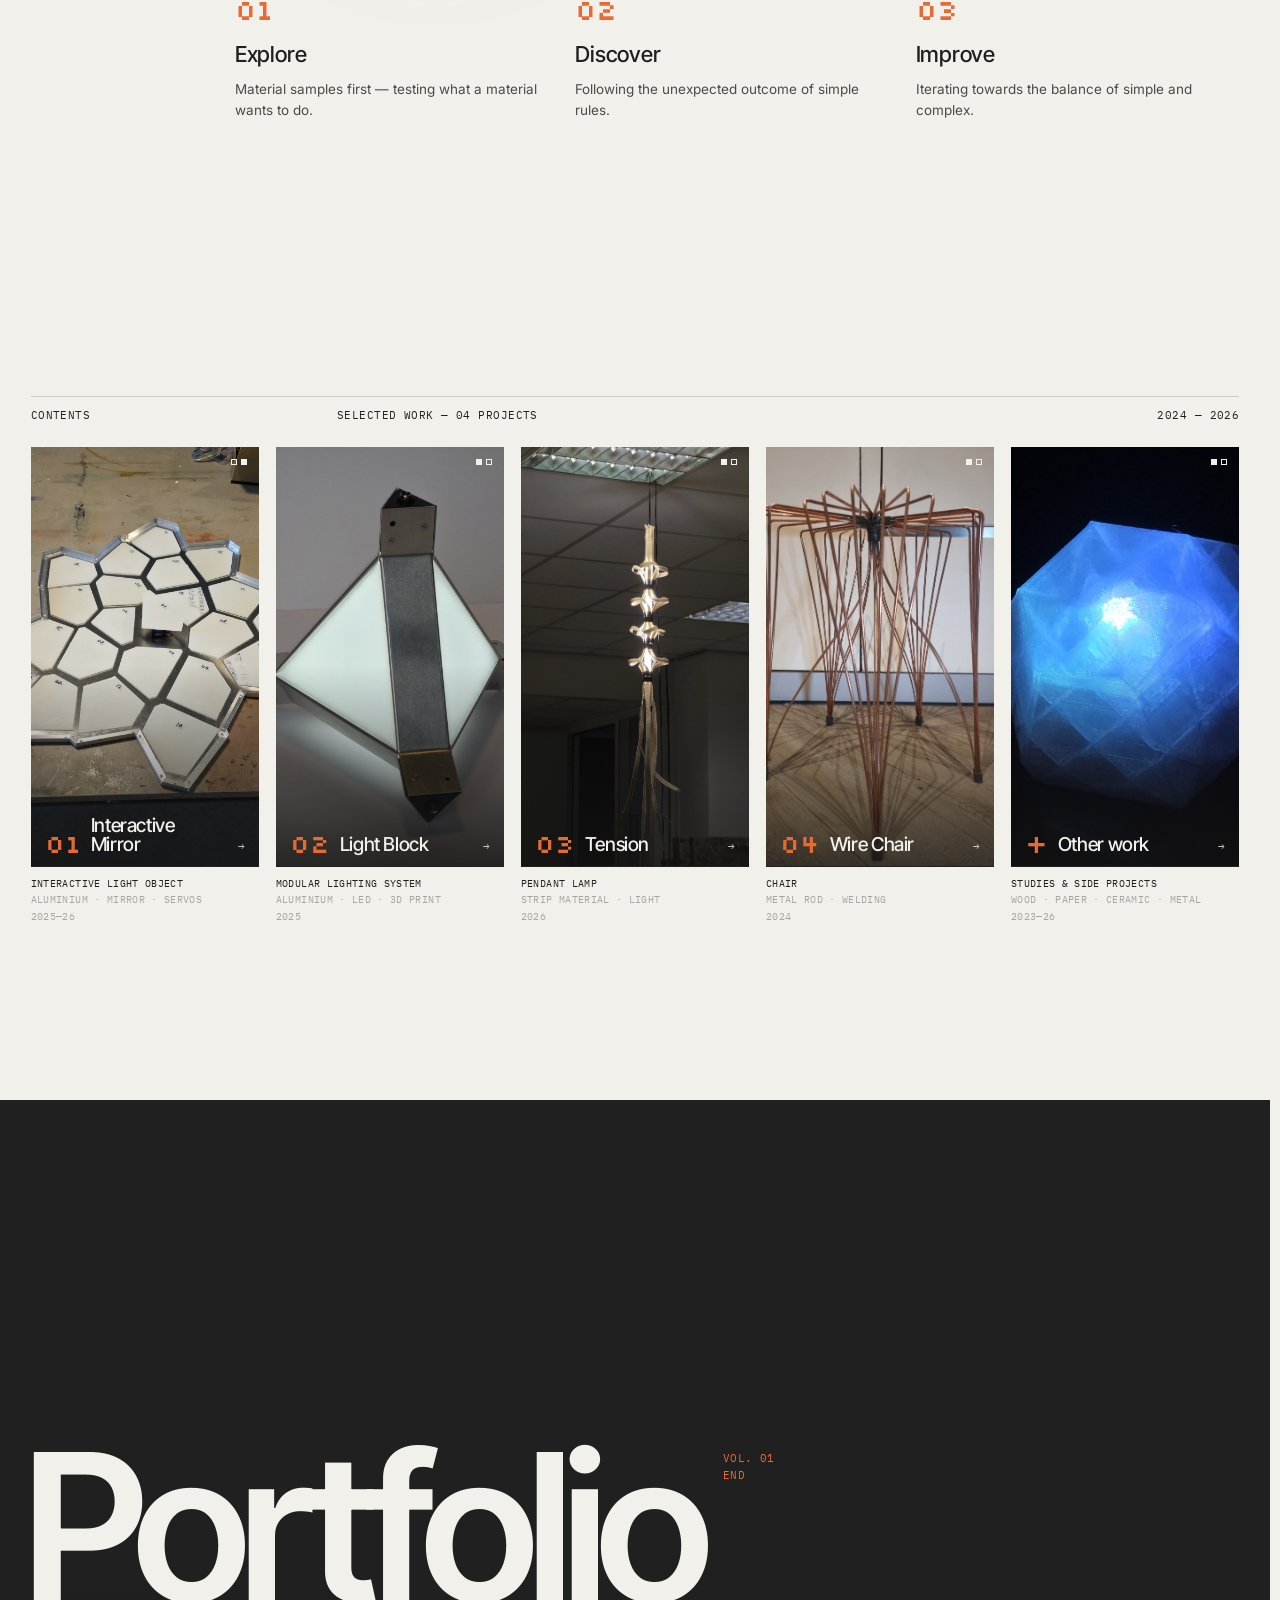
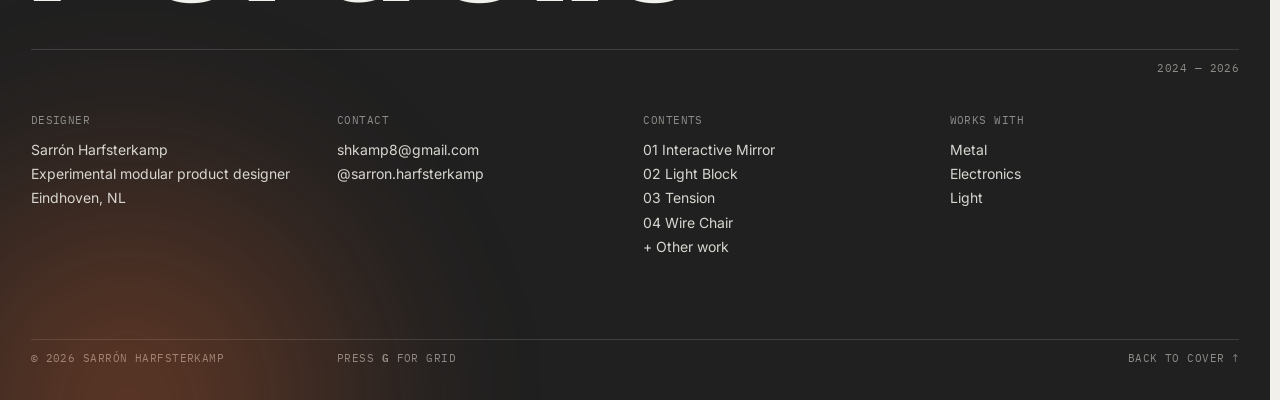
==== commit 07c52dc9: "Rename projects, portrait, free Other work layout, cleaner header and navigation Co-authored-by: Cop" ====
--- a/index.html
+++ b/index.html
@@ -36,10 +36,10 @@
   <nav class="bar__nav mono">
     <a href="#about">About</a>
     <a href="#work">Contents</a>
-    <a href="flux-solid.html">01</a>
-    <a href="one-hundred.html">02</a>
+    <a href="interactive-mirror.html">01</a>
+    <a href="light-block.html">02</a>
     <a href="tension.html">03</a>
-    <a href="contour.html">04</a>
+    <a href="wire-chair.html">04</a>
     <a href="other.html">Other</a>
     <a href="#contact">Contact</a>
   </nav>
@@ -82,11 +82,10 @@
     <div class="about__label mono"><span class="pix">00</span>Sarrón<br>Harfsterkamp</div>
 
     <figure class="portrait">
-      <div class="portrait__slot">
-        <i></i><i></i><i></i><i></i>
-        <span class="mono">Portrait — TBD<br><span class="grey">4 : 5 · placeholder</span></span>
+      <div class="portrait__slot has-photo">
+        <img src="img/portrait.jpg" alt="Portrait of Sarrón Harfsterkamp">
       </div>
-      <figcaption class="mono"><span>Fig. 00.1</span><span>Photo coming soon</span></figcaption>
+      <figcaption class="mono"><span>Fig. 00.1</span><span>Portrait</span></figcaption>
     </figure>
 
     <div class="statement">
@@ -113,21 +112,21 @@
   <div class="rule mono"><span>Contents</span><span>Selected work — 04 projects</span><span>2024 — 2026</span></div>
 
   <div class="show" aria-label="Project showcase">
-    <a class="show__p" href="flux-solid.html">
+    <a class="show__p" href="interactive-mirror.html">
       <span class="show__media">
-        <img src="img/20260114-213459.jpg" alt="Flux / Solid — mirror cells in aluminium frame">
-        <img src="img/20251219-104050.jpg" alt="Flux / Solid — cell frame with acrylic cells">
+        <img src="img/20260114-213459.jpg" alt="Interactive Mirror — mirror cells in aluminium frame">
+        <img src="img/20251219-104050.jpg" alt="Interactive Mirror — cell frame with acrylic cells">
         <span class="show__dots" aria-hidden="true"><i></i><i></i></span>
-        <span class="show__cap"><span class="pix">01</span><b>Flux / Solid</b><span class="mono">→</span></span>
+        <span class="show__cap"><span class="pix">01</span><b>Interactive Mirror</b><span class="mono">→</span></span>
       </span>
       <span class="show__meta"><span>Interactive light object</span><span>Aluminium · Mirror · Servos</span><span>2025—26</span></span>
     </a>
-    <a class="show__p" href="one-hundred.html">
+    <a class="show__p" href="light-block.html">
       <span class="show__media">
-        <img src="img/20251029-130600.jpg" alt="One / Hundred — lit triangular module">
-        <img src="img/20251029-130328.jpg" alt="One / Hundred — iterations side by side">
+        <img src="img/20251029-130600.jpg" alt="Light Block — lit triangular module">
+        <img src="img/20251029-130328.jpg" alt="Light Block — iterations side by side">
         <span class="show__dots" aria-hidden="true"><i></i><i></i></span>
-        <span class="show__cap"><span class="pix">02</span><b>One / Hundred</b><span class="mono">→</span></span>
+        <span class="show__cap"><span class="pix">02</span><b>Light Block</b><span class="mono">→</span></span>
       </span>
       <span class="show__meta"><span>Modular lighting system</span><span>Aluminium · LED · 3D print</span><span>2025</span></span>
     </a>
@@ -140,12 +139,12 @@
       </span>
       <span class="show__meta"><span>Pendant lamp</span><span>Strip material · Light</span><span>2026</span></span>
     </a>
-    <a class="show__p" href="contour.html">
+    <a class="show__p" href="wire-chair.html">
       <span class="show__media">
-        <img src="img/20241018-002949.jpg" alt="Contour — metal rod chair">
-        <img src="img/20241018-003058.jpg" alt="Contour — chair seen from above">
+        <img src="img/20241018-002949.jpg" alt="Wire Chair — metal rod chair">
+        <img src="img/20241018-003058.jpg" alt="Wire Chair — chair seen from above">
         <span class="show__dots" aria-hidden="true"><i></i><i></i></span>
-        <span class="show__cap"><span class="pix">04</span><b>Contour</b><span class="mono">→</span></span>
+        <span class="show__cap"><span class="pix">04</span><b>Wire Chair</b><span class="mono">→</span></span>
       </span>
       <span class="show__meta"><span>Chair</span><span>Metal rod · Welding</span><span>2024</span></span>
     </a>
@@ -167,8 +166,8 @@
     <p class="end__word" aria-hidden="true">Portfolio<sup class="mono">Vol. 01<br>End</sup></p>
     <div class="end__date mono"><span>2024 — 2026</span></div>
     <div class="end__col end__a"><span class="mono">Designer</span><p>Sarrón Harfsterkamp</p><p>Experimental modular product designer</p><p>Eindhoven, NL</p></div>
-    <div class="end__col end__b"><span class="mono">Contact</span><a href="mailto:shkamp8@gmail.com">shkamp8@gmail.com</a><a href="https://www.instagram.com/sarron.harfsterkamp/" target="_blank" rel="noopener">Instagram — @sarron.harfsterkamp</a></div>
-    <div class="end__col end__c"><span class="mono">Contents</span><a href="flux-solid.html">01 Flux / Solid</a><a href="one-hundred.html">02 One / Hundred</a><a href="tension.html">03 Tension</a><a href="contour.html">04 Contour</a><a href="other.html">+ Other work</a></div>
+    <div class="end__col end__b"><span class="mono">Contact</span><a href="mailto:shkamp8@gmail.com">shkamp8@gmail.com</a><a href="https://www.instagram.com/sarron.harfsterkamp/" target="_blank" rel="noopener">@sarron.harfsterkamp</a></div>
+    <div class="end__col end__c"><span class="mono">Contents</span><a href="interactive-mirror.html">01 Interactive Mirror</a><a href="light-block.html">02 Light Block</a><a href="tension.html">03 Tension</a><a href="wire-chair.html">04 Wire Chair</a><a href="other.html">+ Other work</a></div>
     <div class="end__col end__d"><span class="mono">Works with</span><p>Metal</p><p>Electronics</p><p>Light</p></div>
   </div>
   <div class="foot">
--- a/style.css
+++ b/style.css
@@ -157,16 +157,6 @@
 .bar__logo .mono { white-space: nowrap; }
 .logo .k { fill: var(--ink); } .logo .a { fill: var(--signal); }
 .dark .logo .k { fill: var(--paper); }
-.bar__home {
-  grid-column: 2 / 4; justify-self: start; display: inline-flex; align-items: center; gap: 6px;
-  padding: 4px 12px; border: 1px solid var(--ink); border-radius: 99px; white-space: nowrap;
-  transition: background .25s, color .25s;
-}
-.bar__home:hover { background: var(--ink); color: var(--paper); }
-.has-home .bar__logo { grid-column: 1 / 2; }
-.has-home .bar__home { grid-column: 2 / 4; }
-.has-home .bar__nav { grid-column: 4 / 11; }
-.has-home .bar__logo .mono { display: none; }
 .bar__nav { grid-column: 4 / 11; display: flex; gap: clamp(10px, 1.2vw, 20px); justify-content: center; }
 .bar__nav a { position: relative; }
 .bar__nav a { white-space: nowrap; }
@@ -281,6 +271,8 @@
     rgba(232, 229, 222, .6);
   display: grid; place-items: center; text-align: center;
 }
+.portrait__slot.has-photo { border: 0; background: none; overflow: hidden; }
+.portrait__slot.has-photo img { width: 100%; height: 100%; object-fit: cover; object-position: 50% 24%; }
 .portrait__slot .mono { background: var(--paper); padding: 6px 10px; border: 1px solid var(--line); }
 .portrait__slot i { position: absolute; width: 10px; height: 10px; border-color: var(--signal); border-style: solid; }
 .portrait__slot i:nth-of-type(1) { left: -1px; top: -1px; border-width: 1px 0 0 1px; }
@@ -343,7 +335,7 @@
   display: grid; grid-template-columns: auto 1fr auto; align-items: end; gap: 10px;
 }
 .show__cap .pix { font-size: 26px; line-height: .8; color: var(--signal); }
-.show__cap b { font-family: var(--f-disp); font-weight: 500; font-size: clamp(18px, 1.7vw, 28px); letter-spacing: -.02em; line-height: 1; white-space: nowrap; overflow: hidden; text-overflow: ellipsis; }
+.show__cap b { font-family: var(--f-disp); font-weight: 500; font-size: clamp(17px, 1.5vw, 26px); letter-spacing: -.02em; line-height: 1; white-space: normal; }
 .show__cap .mono { opacity: .8; }
 .show__dots { position: absolute; top: 12px; right: 12px; z-index: 2; display: flex; gap: 4px; }
 .show__dots i { width: 6px; height: 6px; border: 1px solid var(--paper); }
@@ -363,7 +355,7 @@
   display: grid; grid-template-rows: auto 1fr; padding-top: var(--bar);
   height: 100vh; height: 100svh; min-height: 520px;
 }
-.p-hero .rule { margin-top: 14px; }
+.p-hero .rule { margin-top: 12px; border-top: 0; padding-top: 0; }
 .p-hero .p-head { padding-bottom: 20px; }
 .p-hero__img { position: relative; min-height: 0; overflow: hidden; cursor: zoom-in; }
 .p-hero__img img { width: 100%; height: 100%; object-fit: cover; object-position: var(--pos, 50% 50%); }
@@ -389,55 +381,29 @@
 .next__link .thumb img { width: 100%; height: 100%; object-fit: cover; filter: blur(8px) grayscale(.6); transform: scale(1.06); transition: filter .8s, transform 1s; }
 .next__link:hover b { transform: translateX(16px); }
 .next__link:hover .thumb img { filter: none; transform: none; }
-.next .foot { margin-top: 40px; }
+.next .foot { margin-top: 36px; }
+.prev { display: inline-flex; align-items: center; gap: 12px; margin: 0 var(--pad); color: #c9c7c1; transition: color .25s; }
+.prev__a {
+  display: inline-grid; place-items: center; width: 28px; height: 28px; border: 1px solid currentColor; border-radius: 50%;
+  font-size: 13px; line-height: 1; transition: transform .4s cubic-bezier(.2, .7, 0, 1), background .25s, color .25s;
+}
+.prev:hover { color: var(--signal); }
+.prev:hover .prev__a { transform: translateX(-5px); }
 
 /* ---------- other work page ---------- */
 .ow-head { padding: calc(var(--bar) + 14px) 0 0; }
 .ow-head .p-head { padding-bottom: 34px; }
+.ow-head .rule { border-top: 0; padding-top: 0; }
 .ow-lead { --c: 4 / 10; font-family: var(--f-disp); font-weight: 500; font-size: clamp(18px, 1.8vw, 28px); line-height: 1.15; letter-spacing: -.015em; }
 .ow-lead em { font-style: normal; color: var(--signal); }
-.ow-garden { position: relative; margin: 22px var(--pad) 90px; border-block: 1px solid var(--line); }
-.ow-controls {
-  display: grid; grid-template-columns: 1fr auto 1fr; align-items: center; gap: 12px;
-  padding-block: 10px;
-}
-.ow-controls > :last-child { text-align: right; }
-.ow-controls__buttons { display: flex; gap: 6px; }
-.ow-controls button {
-  min-width: 30px; height: 30px; padding: 0 10px; border: 1px solid var(--ink); border-radius: 99px;
-  transition: background .25s, color .25s;
-}
-.ow-controls button:hover, .ow-controls button:focus-visible { background: var(--ink); color: var(--paper); outline: 0; }
-.ow-viewport {
-  position: relative; width: 100%; height: min(76svh, 820px); min-height: 560px;
-  overflow: hidden; background:
-    radial-gradient(70% 80% at 50% 50%, rgba(232, 106, 51, .12), transparent 68%),
-    var(--paper-2);
-  border: 1px solid var(--line); touch-action: none; cursor: grab;
-}
-.ow-viewport.dragging { cursor: grabbing; }
-.ow-viewport::before {
-  content: ""; position: absolute; inset: 0; pointer-events: none; z-index: 3;
-  background: radial-gradient(circle at center, transparent 52%, rgba(242, 240, 235, .3) 100%);
-}
-.ow-plane {
-  position: absolute; left: 0; top: 0; width: 1240px; height: 1240px;
-  transform-origin: 0 0; will-change: transform;
-}
-.ow-plane > .fig {
-  --w: 180px; position: absolute; width: var(--w);
-  opacity: 1; filter: none; transform: none; outline: 0; z-index: 1;
-}
-.ow-plane > .fig:focus { z-index: 5; }
-.ow-plane > .fig:focus .frame { box-shadow: 0 0 0 2px var(--signal), 0 16px 50px rgba(32, 32, 32, .18); }
-.ow-plane > .fig .frame { overflow: visible; background: transparent; cursor: zoom-in; box-shadow: 0 10px 34px rgba(32, 32, 32, .14); transition: box-shadow .25s; }
-.ow-plane > .fig img { width: 100%; height: auto; aspect-ratio: auto; object-fit: contain; filter: none; transform: none; opacity: 1; }
-.ow-plane > .fig figcaption {
-  max-width: 100%; margin-top: 7px; padding: 4px 6px; background: rgba(242, 240, 235, .92);
-  border: 1px solid var(--line); color: var(--ink); font-size: 9.5px; line-height: 1.35;
-}
-.ow-plane > .fig .cap-t { opacity: 1 !important; transform: none !important; }
-.ow-hint { padding-block: 10px; color: var(--grey); text-align: right; }
+.ow-field { position: relative; margin: 26px var(--pad) 110px; }
+.ow-field > .fig { position: absolute; margin: 0; }
+.ow-field .fig .frame { background: var(--paper-2); }
+.ow-field .fig img { width: 100%; height: auto; aspect-ratio: auto; object-fit: contain; }
+.ow-field .fig figcaption { margin-top: 6px; }
+.ow-field .fig figcaption .cap-t { display: none; }
+.ow-field.stack { columns: 2; column-gap: var(--gut); }
+.ow-field.stack > .fig { position: relative; left: auto !important; top: auto !important; width: auto !important; break-inside: avoid; margin-bottom: 20px; }
 
 /* ---------- project ---------- */
 .project { position: relative; }
@@ -700,8 +666,6 @@
   .bar__nav { display: none; }
   .bar__logo { grid-column: 1 / 3; }
   .bar__logo .mono { display: none; }
-  .has-home .bar__logo { grid-column: 1 / 2; }
-  .has-home .bar__home, .bar__home { grid-column: 2 / 7; }
   .bar__page { grid-column: 7 / -1; white-space: nowrap; }
   .rule > :nth-child(1) { grid-column: 1 / 8; }
   .rule > :nth-child(2) { display: none; }
@@ -739,11 +703,6 @@
   .scale__tabs, .scale__view { --c: 1 / -1; }
   .evo { grid-template-columns: repeat(3, 1fr); row-gap: 40px; }
   .plate__obj, .plate__ghost { width: 60vw; }
-  .ow-controls { grid-template-columns: 1fr auto; }
-  .ow-controls > span:first-child { display: none; }
-  .ow-controls > :last-child { grid-column: 1 / -1; text-align: center; padding-top: 2px; }
-  .ow-viewport { height: 68svh; min-height: 500px; }
-  .ow-hint { text-align: left; }
   .end__col { --c: span 6; }
   .next__link .pix { grid-column: 1 / 4; }
   .next__link b { grid-column: 4 / -1; }
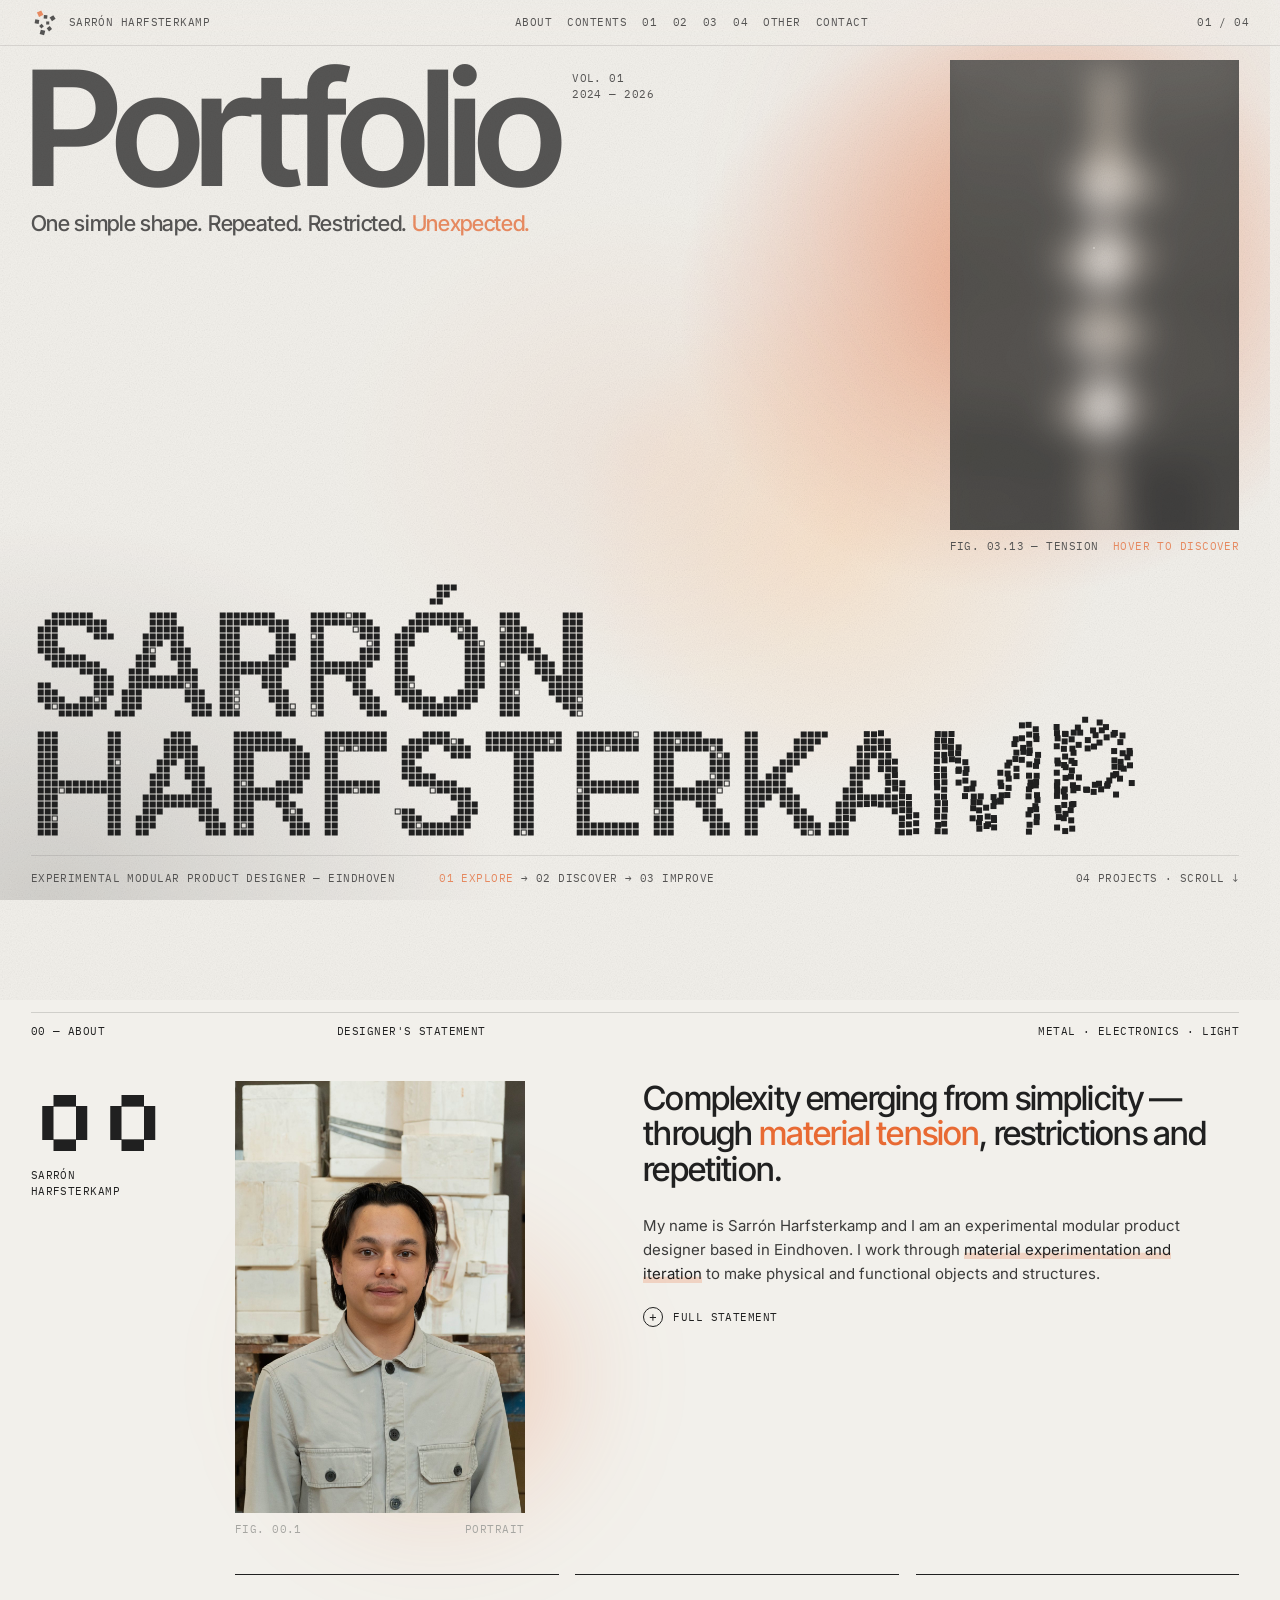
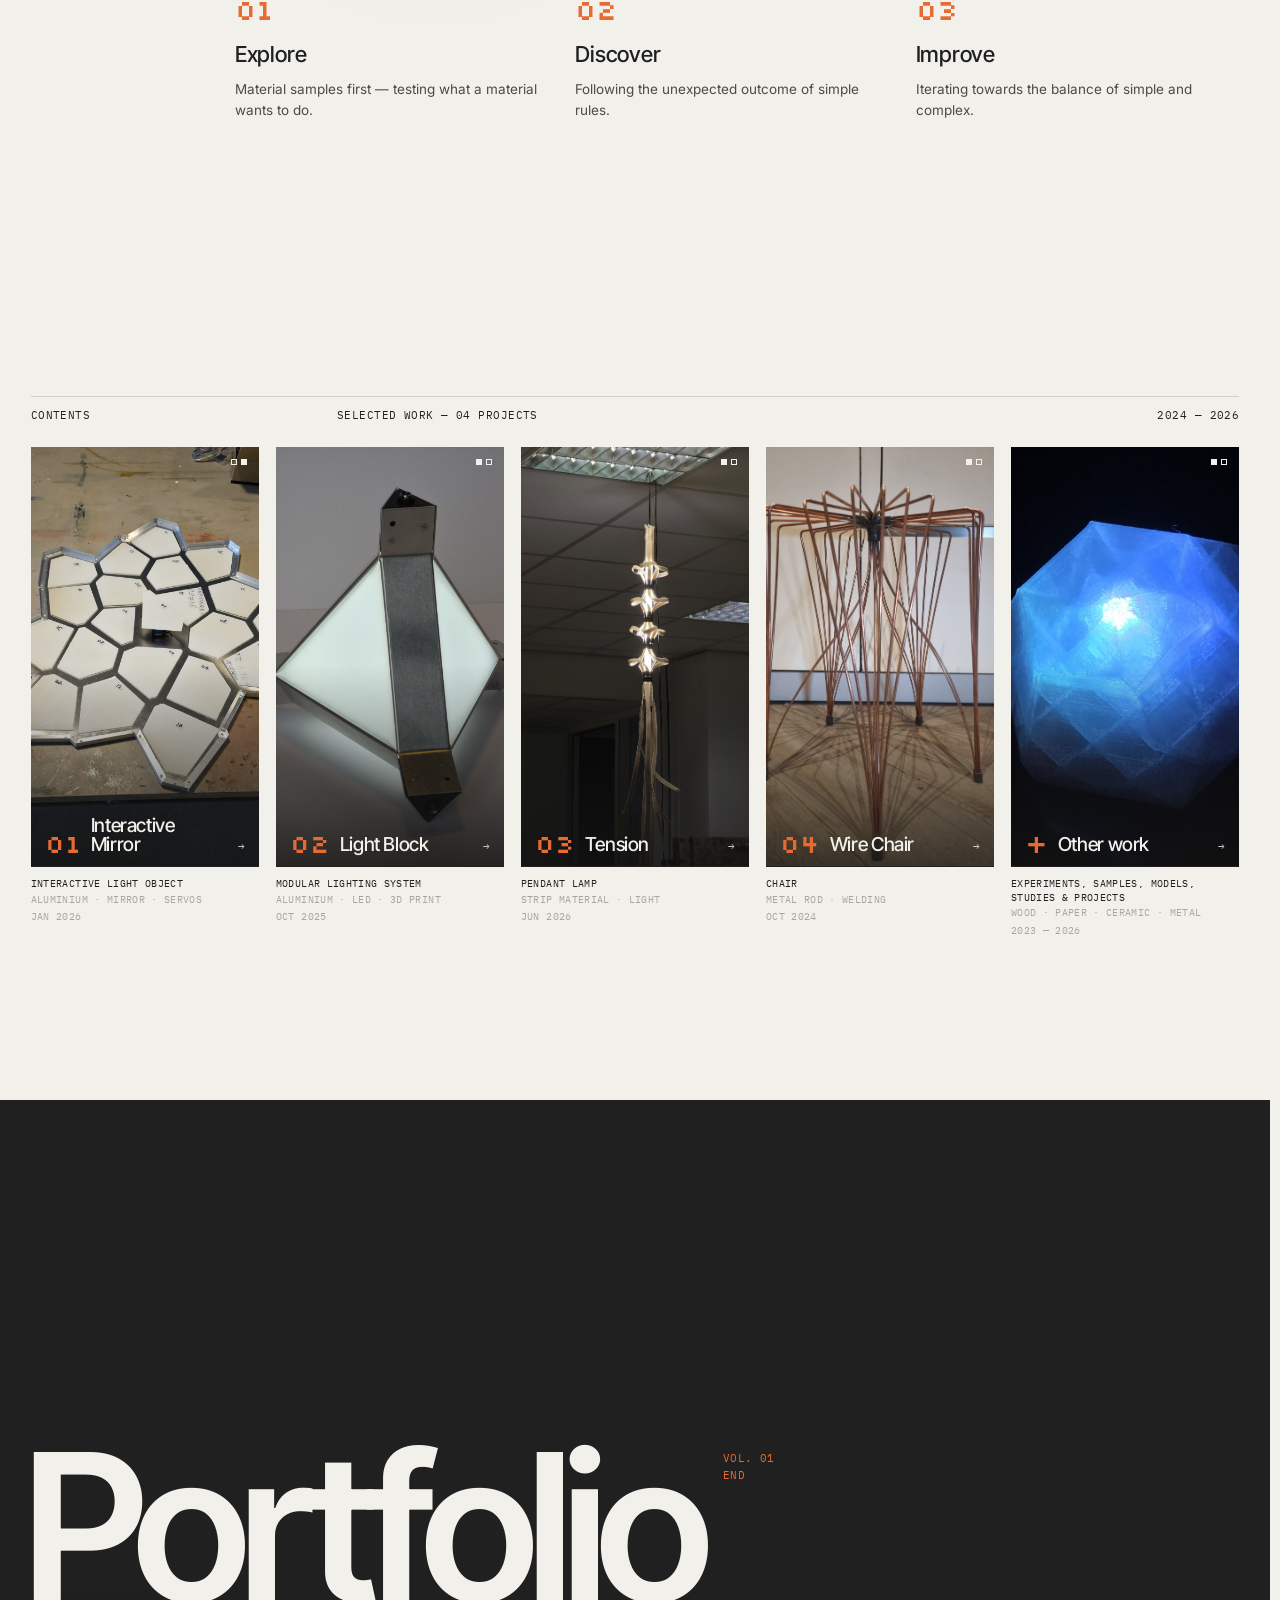
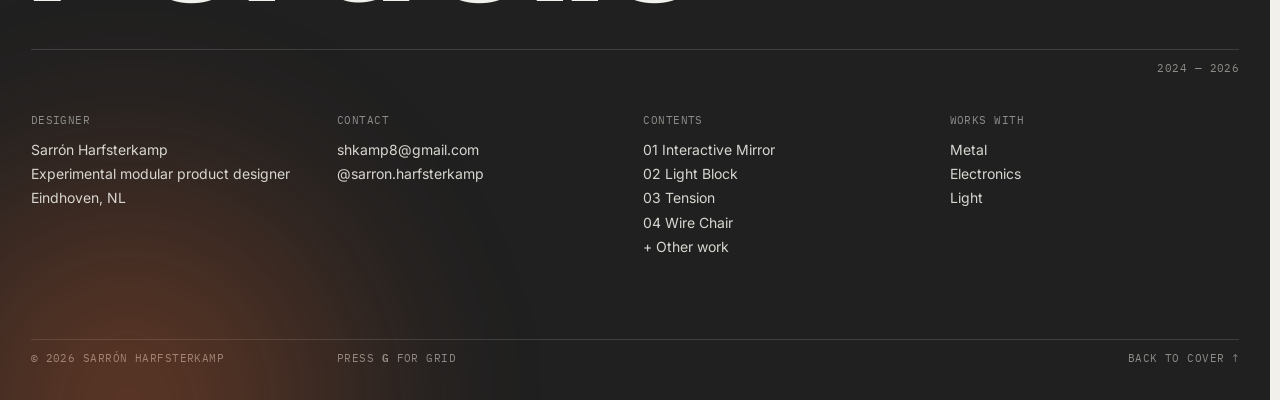
==== commit 89afd923: "Other work: 17 photos with captions, overlap-free layout; dates; copy updates Co-authored-by: Copilo" ====
--- a/index.html
+++ b/index.html
@@ -61,7 +61,7 @@
       <img class="lens__sharp" src="img/20260608-234926.jpg" alt="Tension pendant lamp, lit, 2026">
       <span class="lens__ring" aria-hidden="true"></span>
     </div>
-    <figcaption class="mono"><span>Fig. 03.13 — Tension, detail</span><span class="signal"><span class="t-mouse">Hover to discover</span><span class="t-touch">Touch to discover</span></span></figcaption>
+    <figcaption class="mono"><span>Fig. 03.13 — Tension</span><span class="signal"><span class="t-mouse">Hover to discover</span><span class="t-touch">Touch to discover</span></span></figcaption>
   </figure>
 
   <canvas id="pixelname" aria-hidden="true"></canvas>
@@ -119,7 +119,7 @@
         <span class="show__dots" aria-hidden="true"><i></i><i></i></span>
         <span class="show__cap"><span class="pix">01</span><b>Interactive Mirror</b><span class="mono">→</span></span>
       </span>
-      <span class="show__meta"><span>Interactive light object</span><span>Aluminium · Mirror · Servos</span><span>2025—26</span></span>
+      <span class="show__meta"><span>Interactive light object</span><span>Aluminium · Mirror · Servos</span><span>Jan 2026</span></span>
     </a>
     <a class="show__p" href="light-block.html">
       <span class="show__media">
@@ -128,7 +128,7 @@
         <span class="show__dots" aria-hidden="true"><i></i><i></i></span>
         <span class="show__cap"><span class="pix">02</span><b>Light Block</b><span class="mono">→</span></span>
       </span>
-      <span class="show__meta"><span>Modular lighting system</span><span>Aluminium · LED · 3D print</span><span>2025</span></span>
+      <span class="show__meta"><span>Modular lighting system</span><span>Aluminium · LED · 3D print</span><span>Oct 2025</span></span>
     </a>
     <a class="show__p" href="tension.html">
       <span class="show__media">
@@ -137,7 +137,7 @@
         <span class="show__dots" aria-hidden="true"><i></i><i></i></span>
         <span class="show__cap"><span class="pix">03</span><b>Tension</b><span class="mono">→</span></span>
       </span>
-      <span class="show__meta"><span>Pendant lamp</span><span>Strip material · Light</span><span>2026</span></span>
+      <span class="show__meta"><span>Pendant lamp</span><span>Strip material · Light</span><span>Jun 2026</span></span>
     </a>
     <a class="show__p" href="wire-chair.html">
       <span class="show__media">
@@ -146,7 +146,7 @@
         <span class="show__dots" aria-hidden="true"><i></i><i></i></span>
         <span class="show__cap"><span class="pix">04</span><b>Wire Chair</b><span class="mono">→</span></span>
       </span>
-      <span class="show__meta"><span>Chair</span><span>Metal rod · Welding</span><span>2024</span></span>
+      <span class="show__meta"><span>Chair</span><span>Metal rod · Welding</span><span>Oct 2024</span></span>
     </a>
     <a class="show__p" href="other.html">
       <span class="show__media">
@@ -155,7 +155,7 @@
         <span class="show__dots" aria-hidden="true"><i></i><i></i></span>
         <span class="show__cap"><span class="pix">+</span><b>Other work</b><span class="mono">→</span></span>
       </span>
-      <span class="show__meta"><span>Studies &amp; side projects</span><span>Wood · Paper · Ceramic · Metal</span><span>2023—26</span></span>
+      <span class="show__meta"><span>Experiments, samples, models, studies &amp; projects</span><span>Wood · Paper · Ceramic · Metal</span><span>2023 — 2026</span></span>
     </a>
   </div>
 </section>
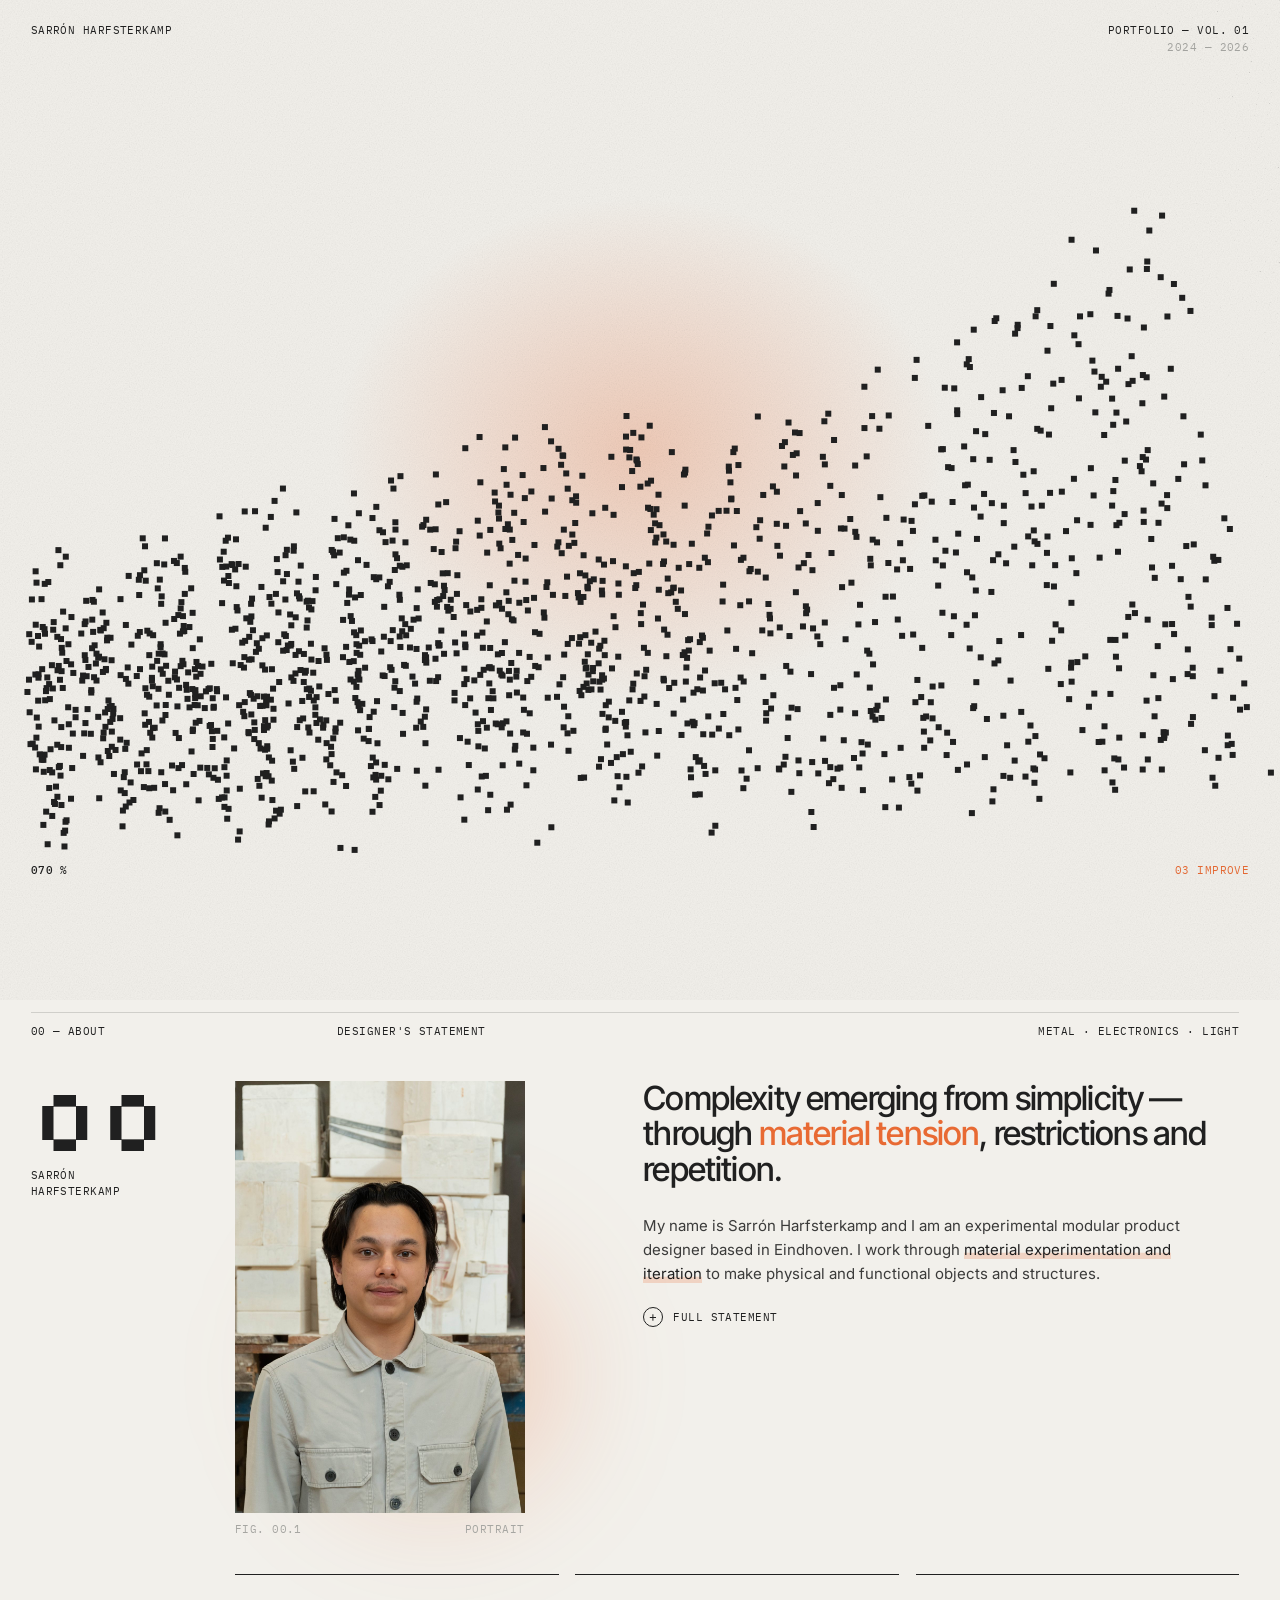
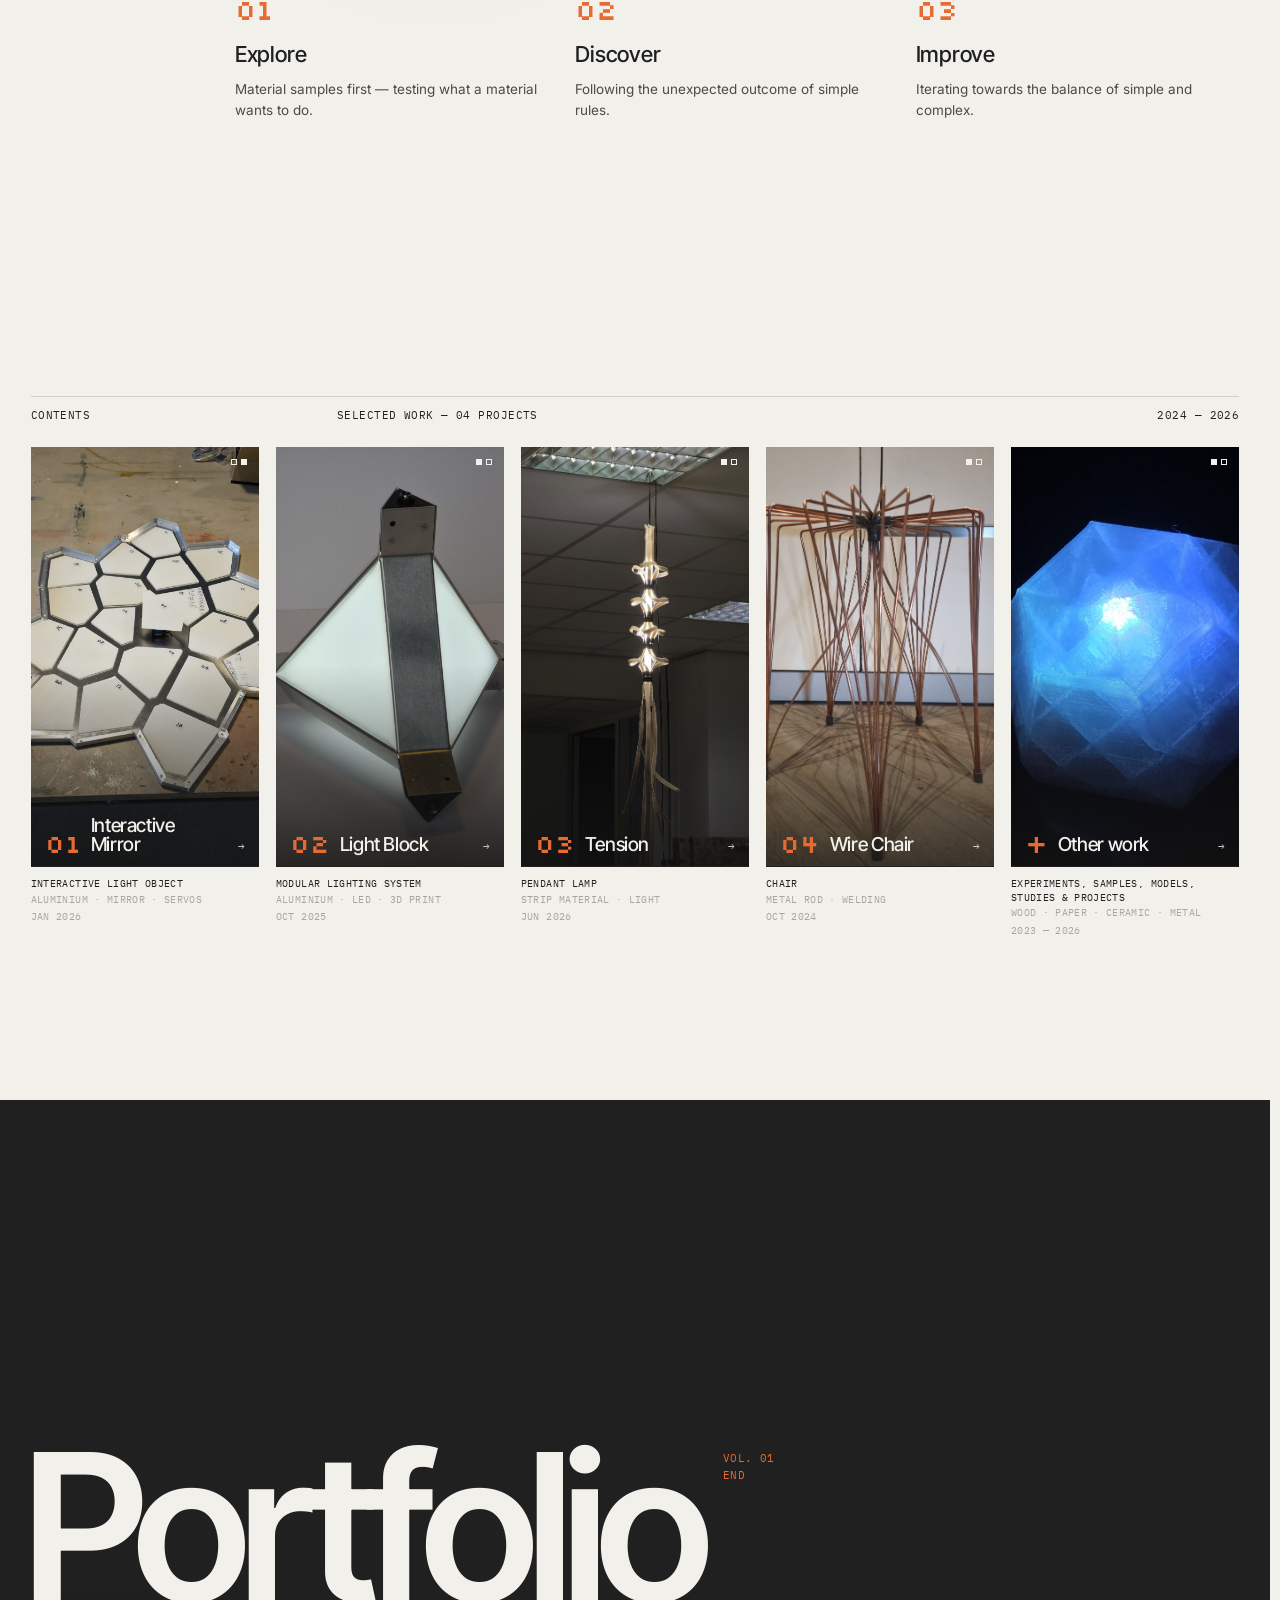
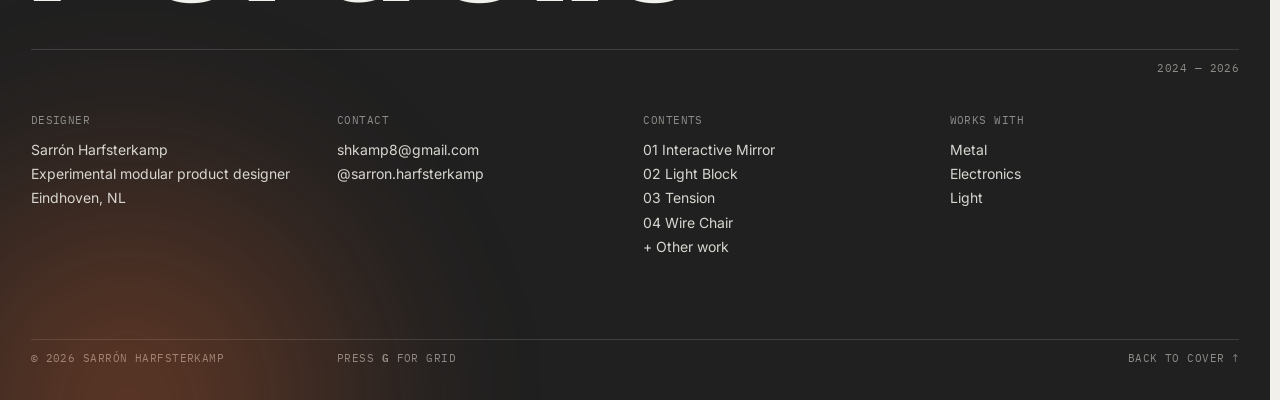
==== commit 93b4315f: "Tension: add 21 material sample photos; cover caption number Co-authored-by: Copilot <223556219+Copi" ====
--- a/index.html
+++ b/index.html
@@ -61,7 +61,7 @@
       <img class="lens__sharp" src="img/20260608-234926.jpg" alt="Tension pendant lamp, lit, 2026">
       <span class="lens__ring" aria-hidden="true"></span>
     </div>
-    <figcaption class="mono"><span>Fig. 03.13 — Tension</span><span class="signal"><span class="t-mouse">Hover to discover</span><span class="t-touch">Touch to discover</span></span></figcaption>
+    <figcaption class="mono"><span>Fig. 03.35 — Tension</span><span class="signal"><span class="t-mouse">Hover to discover</span><span class="t-touch">Touch to discover</span></span></figcaption>
   </figure>
 
   <canvas id="pixelname" aria-hidden="true"></canvas>
--- a/style.css
+++ b/style.css
@@ -486,6 +486,8 @@
 .dark .fig figcaption b { color: var(--paper); }
 .fig.sm figcaption { font-size: 9.5px; }
 
+.fig.contain .frame { background: var(--paper-2); }
+.fig.contain img { object-fit: contain; }
 .bleed { position: relative; }
 .bleed .frame { cursor: zoom-in; }
 .bleed img { width: 100%; height: min(92vh, 62vw); object-fit: cover; object-position: var(--pos, 50% 50%); }
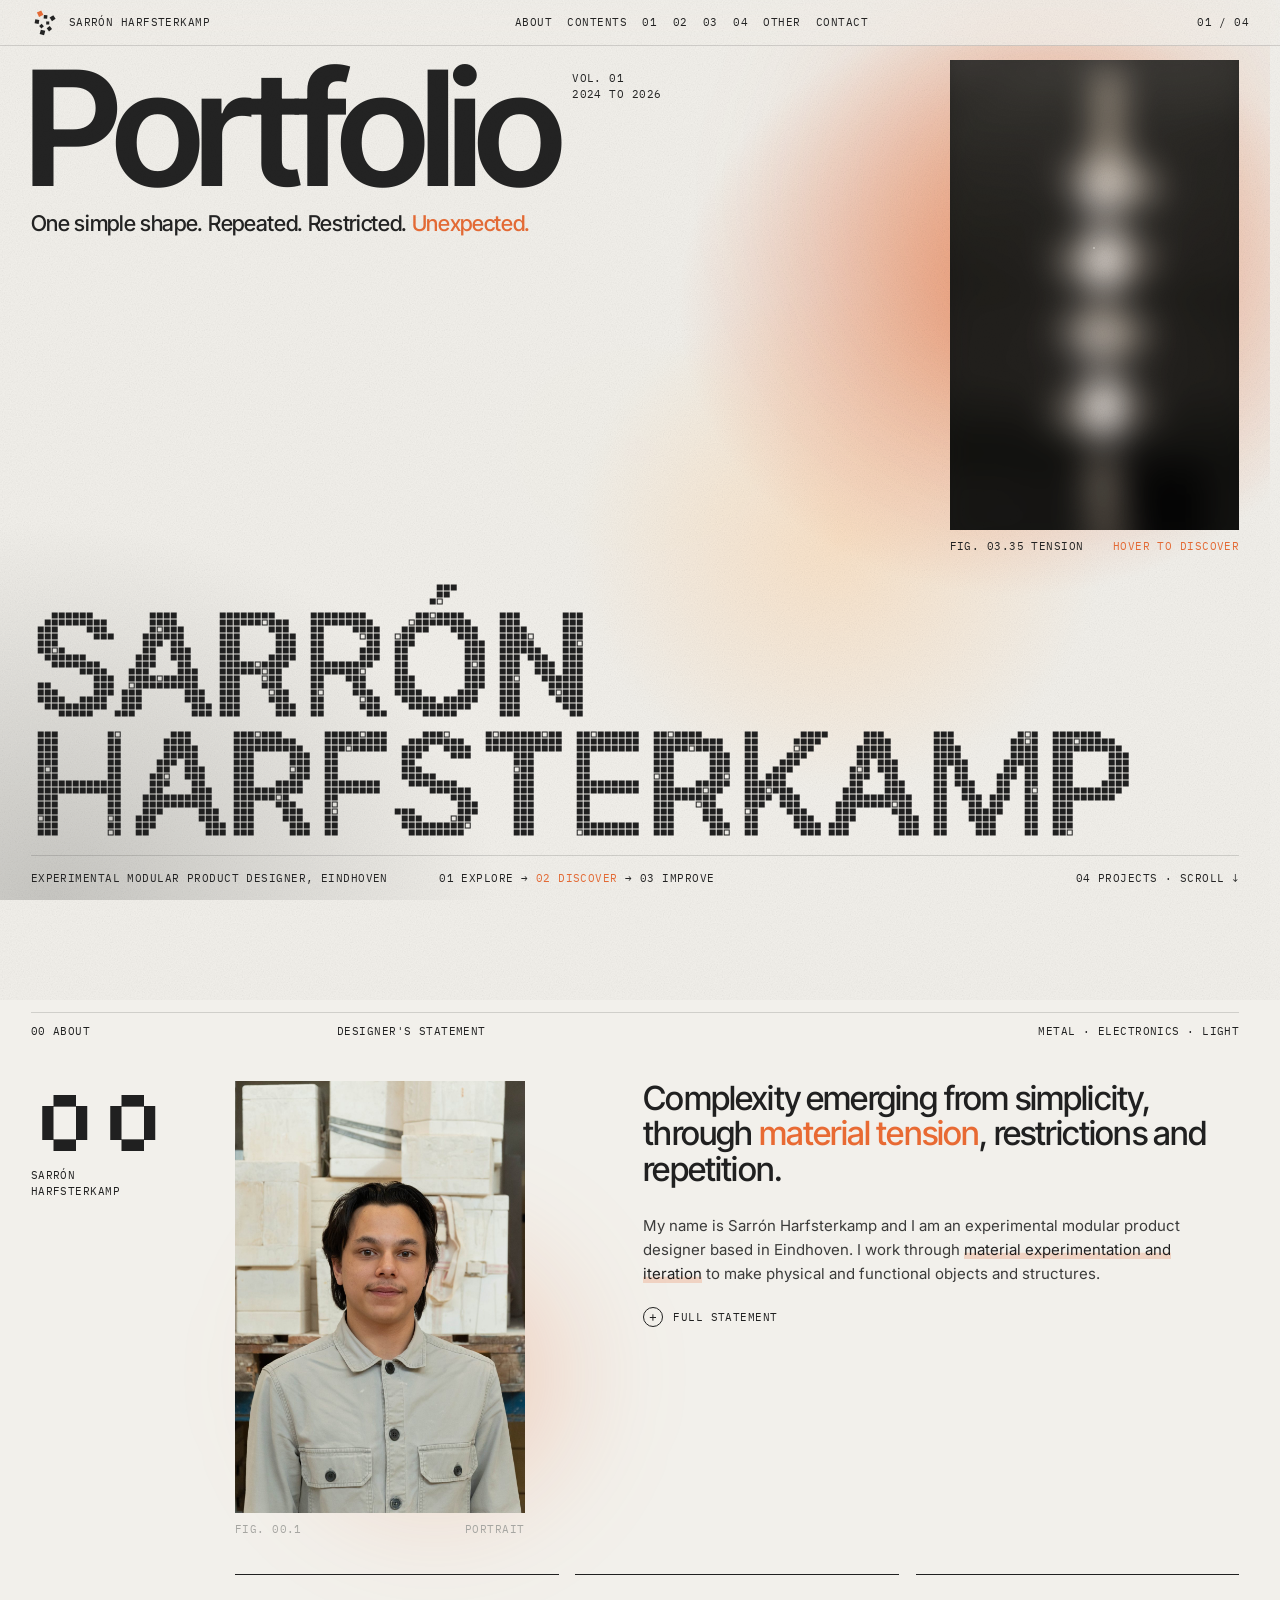
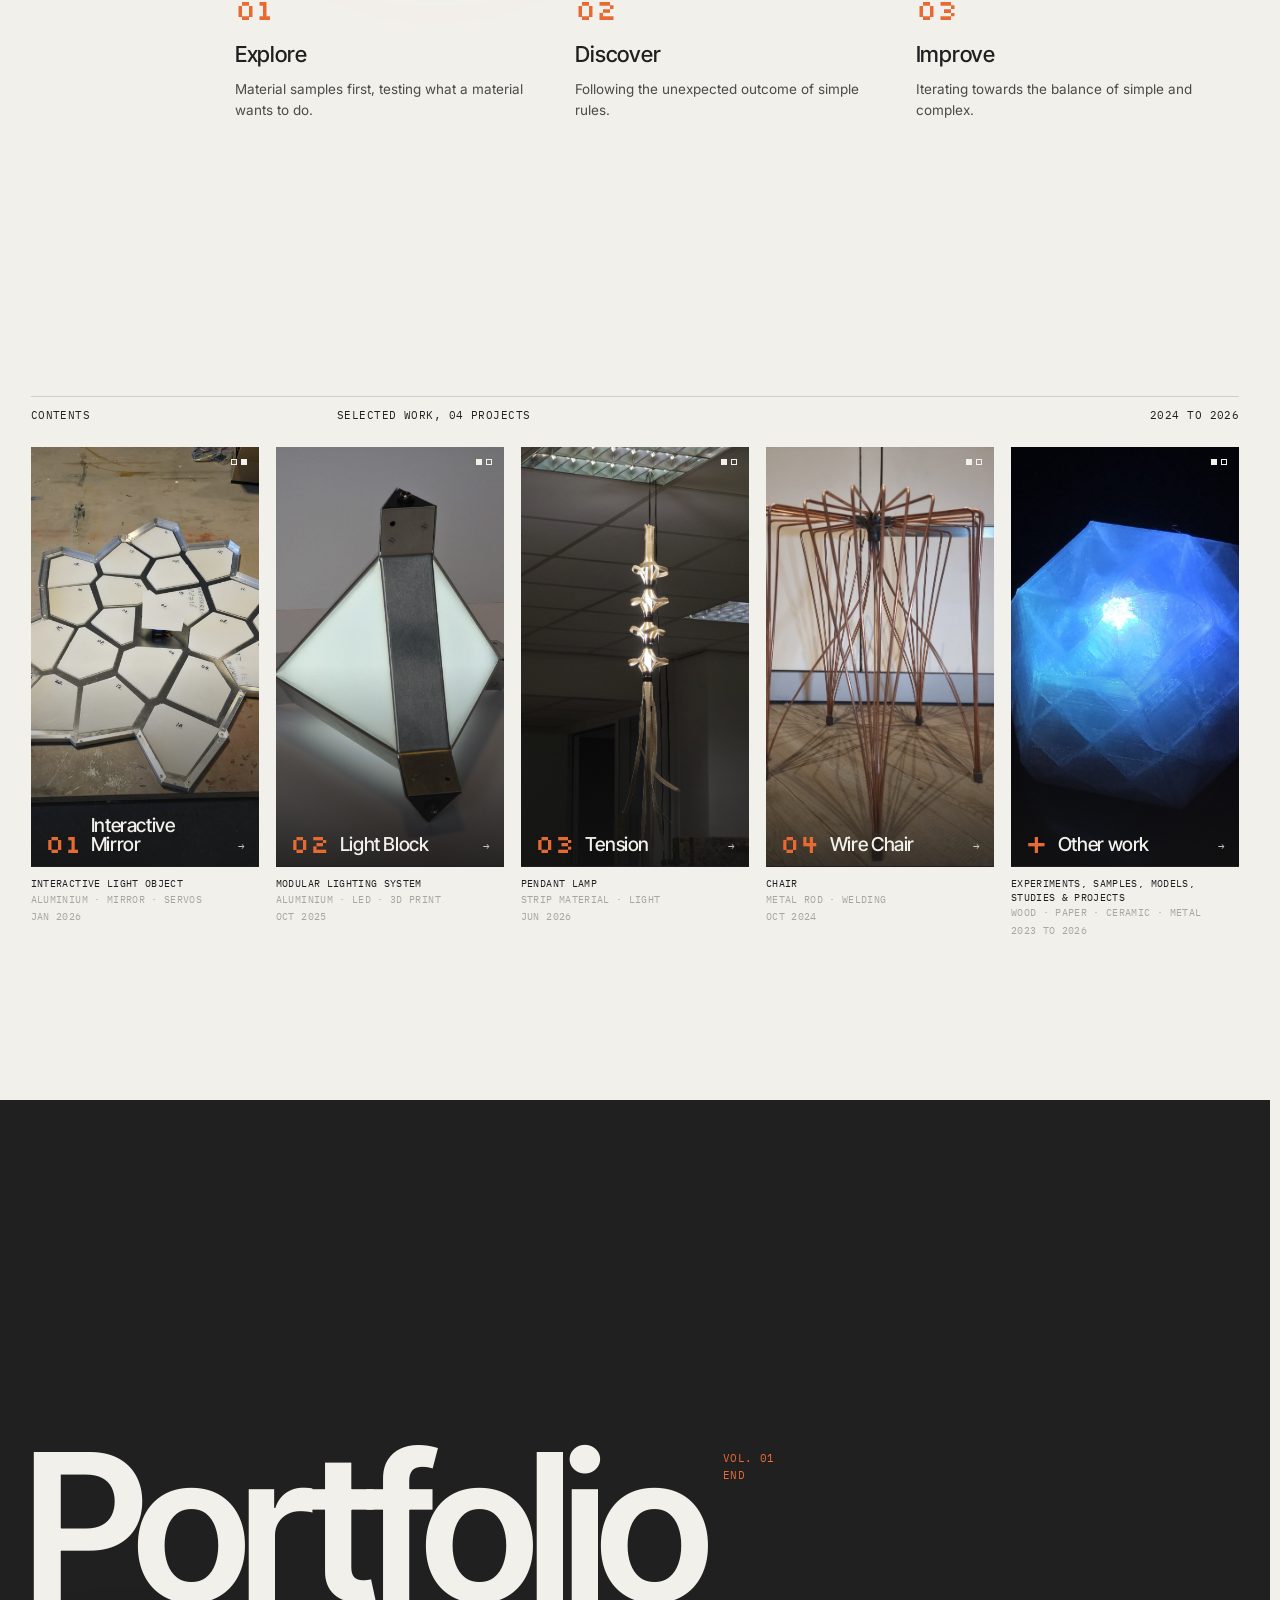
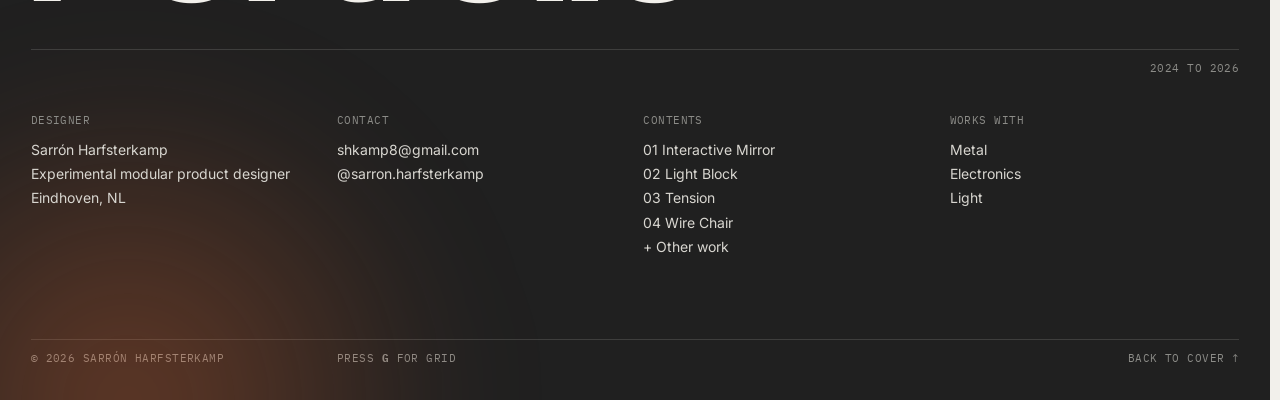
==== commit 78ea8fa1: "Clean URLs, SEO (meta, schema, sitemap, og image), dash-free text, presentation wording, 404 Co-auth" ====
--- a/index.html
+++ b/index.html
@@ -3,8 +3,24 @@
 <head>
   <meta charset="utf-8">
   <meta name="viewport" content="width=device-width, initial-scale=1, viewport-fit=cover">
-  <title>Portfolio — Sarrón Harfsterkamp, Experimental Modular Product Designer</title>
-  <meta name="description" content="Portfolio of Sarrón Harfsterkamp, experimental modular product designer based in Eindhoven. Metal, electronics and light.">
+  <title>Sarrón Harfsterkamp | Experimental Modular Product Designer, Eindhoven</title>
+  <meta name="description" content="Portfolio of Sarrón Harfsterkamp (Sarron Harfsterkamp), experimental modular product designer in Eindhoven. Modular lighting, interactive mirrors and metal objects, made through material experiments, electronics and light.">
+  <meta name="author" content="Sarrón Harfsterkamp">
+  <meta name="robots" content="index, follow, max-image-preview:large">
+  <meta name="theme-color" content="#F2F0EB">
+  <link rel="canonical" href="https://sarronharfsterkamp.com/">
+  <meta property="og:type" content="website">
+  <meta property="og:site_name" content="Sarrón Harfsterkamp">
+  <meta property="og:title" content="Sarrón Harfsterkamp | Experimental Modular Product Designer, Eindhoven">
+  <meta property="og:description" content="Portfolio of Sarrón Harfsterkamp (Sarron Harfsterkamp), experimental modular product designer in Eindhoven. Modular lighting, interactive mirrors and metal objects, made through material experiments, electronics and light.">
+  <meta property="og:url" content="https://sarronharfsterkamp.com/">
+  <meta property="og:image" content="https://sarronharfsterkamp.com/og-image.jpg">
+  <meta property="og:locale" content="en_GB">
+  <meta name="twitter:card" content="summary_large_image">
+  <meta name="twitter:title" content="Sarrón Harfsterkamp | Experimental Modular Product Designer, Eindhoven">
+  <meta name="twitter:description" content="Portfolio of Sarrón Harfsterkamp (Sarron Harfsterkamp), experimental modular product designer in Eindhoven. Modular lighting, interactive mirrors and metal objects, made through material experiments, electronics and light.">
+  <meta name="twitter:image" content="https://sarronharfsterkamp.com/og-image.jpg">
+  <script type="application/ld+json">{"@context": "https://schema.org", "@graph": [{"@type": "Person", "@id": "https://sarronharfsterkamp.com/#person", "name": "Sarrón Harfsterkamp", "alternateName": ["Sarron Harfsterkamp"], "jobTitle": "Experimental modular product designer", "url": "https://sarronharfsterkamp.com/", "image": "https://sarronharfsterkamp.com/img/portrait.jpg", "sameAs": ["https://www.instagram.com/sarron.harfsterkamp/"], "address": {"@type": "PostalAddress", "addressLocality": "Eindhoven", "addressCountry": "NL"}, "knowsAbout": ["Product design", "Modular design", "Lighting design", "Material research", "Metal work", "Electronics"]}, {"@type": "WebSite", "@id": "https://sarronharfsterkamp.com/#website", "name": "Sarrón Harfsterkamp", "alternateName": "Sarron Harfsterkamp portfolio", "url": "https://sarronharfsterkamp.com/", "inLanguage": "en", "publisher": {"@id": "https://sarronharfsterkamp.com/#person"}}]}</script>
   <script>if (!location.hash && !matchMedia("(prefers-reduced-motion: reduce)").matches) document.documentElement.classList.add("is-intro", "intro-hold");</script>
   <link rel="preconnect" href="https://fonts.googleapis.com">
   <link rel="preconnect" href="https://fonts.gstatic.com" crossorigin>
@@ -20,7 +36,7 @@
   <canvas class="intro__cv"></canvas>
   <div class="intro__ui mono">
     <span class="tl">Sarrón Harfsterkamp</span>
-    <span class="tr">Portfolio — Vol. 01<br><span class="grey">2024 — 2026</span></span>
+    <span class="tr">Portfolio, Vol. 01<br><span class="grey">2024 to 2026</span></span>
     <span class="bl"><b id="introPct">000</b> %</span>
     <span class="br" id="introStep">01 Explore</span>
   </div>
@@ -32,15 +48,15 @@
 
 <!-- ================================================================ BAR -->
 <header class="bar">
-  <a href="#top" class="bar__logo" aria-label="Sarrón Harfsterkamp — home"><svg class="logo" viewBox="0 0 64 64" aria-hidden="true"><rect class="k" x="34.72" y="28.5" width="7.0" height="7.0" transform="rotate(0.0 38.22 32.0)"/><rect class="k" x="20.27" y="35.5" width="7.57" height="7.57" transform="rotate(137.5 24.05 39.28)"/><rect class="k" x="29.15" y="14.07" width="8.14" height="8.14" transform="rotate(275.0 33.22 18.14)"/><rect class="k" x="37.67" y="40.72" width="8.71" height="8.71" transform="rotate(412.5 42.02 45.07)"/><rect class="k" x="8.97" y="24.11" width="9.29" height="9.29" transform="rotate(550.0 13.62 28.75)"/><rect class="k" x="44.48" y="15.99" width="9.86" height="9.86" transform="rotate(687.5 49.41 20.92)"/><rect class="k" x="20.96" y="48.45" width="10.43" height="10.43" transform="rotate(825.0 26.18 53.67)"/><rect class="a" x="15.39" y="5.11" width="11.0" height="11.0" transform="rotate(962.6 20.89 10.61)"/></svg><span class="mono">Sarrón Harfsterkamp</span></a>
+  <a href="#top" class="bar__logo" aria-label="Sarrón Harfsterkamp, home"><svg class="logo" viewBox="0 0 64 64" aria-hidden="true"><rect class="k" x="34.72" y="28.5" width="7.0" height="7.0" transform="rotate(0.0 38.22 32.0)"/><rect class="k" x="20.27" y="35.5" width="7.57" height="7.57" transform="rotate(137.5 24.05 39.28)"/><rect class="k" x="29.15" y="14.07" width="8.14" height="8.14" transform="rotate(275.0 33.22 18.14)"/><rect class="k" x="37.67" y="40.72" width="8.71" height="8.71" transform="rotate(412.5 42.02 45.07)"/><rect class="k" x="8.97" y="24.11" width="9.29" height="9.29" transform="rotate(550.0 13.62 28.75)"/><rect class="k" x="44.48" y="15.99" width="9.86" height="9.86" transform="rotate(687.5 49.41 20.92)"/><rect class="k" x="20.96" y="48.45" width="10.43" height="10.43" transform="rotate(825.0 26.18 53.67)"/><rect class="a" x="15.39" y="5.11" width="11.0" height="11.0" transform="rotate(962.6 20.89 10.61)"/></svg><span class="mono">Sarrón Harfsterkamp</span></a>
   <nav class="bar__nav mono">
     <a href="#about">About</a>
     <a href="#work">Contents</a>
-    <a href="interactive-mirror.html">01</a>
-    <a href="light-block.html">02</a>
-    <a href="tension.html">03</a>
-    <a href="wire-chair.html">04</a>
-    <a href="other.html">Other</a>
+    <a href="/interactive-mirror">01</a>
+    <a href="/light-block">02</a>
+    <a href="/tension">03</a>
+    <a href="/wire-chair">04</a>
+    <a href="/other">Other</a>
     <a href="#contact">Contact</a>
   </nav>
   <span class="bar__page mono" id="page">01 / 04</span>
@@ -49,25 +65,25 @@
 
 <!-- ================================================================ COVER -->
 <section class="hero screen" id="top" data-label="Cover">
-  <h1 class="sr-only">Portfolio — Sarrón Harfsterkamp, Experimental Modular Product Designer</h1>
+  <h1 class="sr-only">Sarrón Harfsterkamp (Sarron Harfsterkamp), experimental modular product designer in Eindhoven. Portfolio.</h1>
   <div class="hero__glow" aria-hidden="true"></div>
 
-  <p class="hero__word" aria-hidden="true">Portfolio<sup class="mono">Vol. 01<br>2024 — 2026</sup></p>
+  <p class="hero__word" aria-hidden="true">Portfolio<sup class="mono">Vol. 01<br>2024 to 2026</sup></p>
   <p class="hero__intro">One simple shape. Repeated. Restricted. <em>Unexpected.</em></p>
 
   <figure class="lens" id="lens">
     <div class="lens__stack">
-      <img class="lens__blur" src="img/20260608-234926.jpg" alt="">
+      <img class="lens__blur" src="img/20260608-234926.jpg" alt="Sarrón Harfsterkamp: TensionHover to discoverTouch to discover">
       <img class="lens__sharp" src="img/20260608-234926.jpg" alt="Tension pendant lamp, lit, 2026">
       <span class="lens__ring" aria-hidden="true"></span>
     </div>
-    <figcaption class="mono"><span>Fig. 03.35 — Tension</span><span class="signal"><span class="t-mouse">Hover to discover</span><span class="t-touch">Touch to discover</span></span></figcaption>
+    <figcaption class="mono"><span>Fig. 03.35 Tension</span><span class="signal"><span class="t-mouse">Hover to discover</span><span class="t-touch">Touch to discover</span></span></figcaption>
   </figure>
 
   <canvas id="pixelname" aria-hidden="true"></canvas>
 
   <div class="hero__foot g12 mono">
-    <span>Experimental modular product designer — Eindhoven</span>
+    <span>Experimental modular product designer, Eindhoven</span>
     <span class="steps" id="steps"><span>01 Explore</span> → <span>02 Discover</span> → <span>03 Improve</span></span>
     <span>04 projects · Scroll ↓</span>
   </div>
@@ -76,7 +92,7 @@
 <!-- ================================================================ ABOUT -->
 <section class="about screen" id="about" data-label="About">
   <div class="about__orb" aria-hidden="true"></div>
-  <div class="rule mono"><span>00 — About</span><span>Designer's statement</span><span>Metal · Electronics · Light</span></div>
+  <div class="rule mono"><span>00 About</span><span>Designer's statement</span><span>Metal · Electronics · Light</span></div>
 
   <div class="g12">
     <div class="about__label mono"><span class="pix">00</span>Sarrón<br>Harfsterkamp</div>
@@ -89,18 +105,18 @@
     </figure>
 
     <div class="statement">
-      <h2>Complexity emerging from simplicity — through <em>material tension</em>, restrictions and repetition.</h2>
+      <h2>Complexity emerging from simplicity, through <em>material tension</em>, restrictions and repetition.</h2>
       <p>My name is Sarrón Harfsterkamp and I am an experimental modular product designer based in Eindhoven. I work through <mark>material experimentation and iteration</mark> to make physical and functional objects and structures.</p>
       <button class="more-btn mono" aria-expanded="false" aria-controls="m-about"><span class="pm">+</span><span class="lbl" data-less="Less">Full statement</span></button>
       <div class="more" id="m-about"><div>
-        <p>Unexpected possibilities from simple rules, material tension and restrictions are what I like to explore — it allows me to surprise myself and others.</p>
+        <p>Unexpected possibilities from simple rules, material tension and restrictions are what I like to explore. It allows me to surprise myself and others.</p>
         <p><mark>First explore, then discover and improve.</mark> Starting with material samples, testing different possibilities and iterating on unexpected outcomes is my way of working. Doing physical research first and finding the right balance between complexity and simplicity is a must in every project.</p>
         <p>For example: a modular lighting system where one simple shape, repeated through restrictions, creates a complex structure. My research can become lighting sculptures or other functional products that invite people to explore, discover or even interact with something unexpected. Often made with metal, electronics and light.</p>
       </div></div>
     </div>
 
     <ol class="method">
-      <li><span class="pix signal">01</span><b>Explore</b><p>Material samples first — testing what a material wants to do.</p></li>
+      <li><span class="pix signal">01</span><b>Explore</b><p>Material samples first, testing what a material wants to do.</p></li>
       <li><span class="pix signal">02</span><b>Discover</b><p>Following the unexpected outcome of simple rules.</p></li>
       <li><span class="pix signal">03</span><b>Improve</b><p>Iterating towards the balance of simple and complex.</p></li>
     </ol>
@@ -109,53 +125,53 @@
 
 <!-- ================================================================ CONTENTS + SHOWCASE -->
 <section class="index screen" id="work" data-label="Contents">
-  <div class="rule mono"><span>Contents</span><span>Selected work — 04 projects</span><span>2024 — 2026</span></div>
+  <div class="rule mono"><span>Contents</span><span>Selected work, 04 projects</span><span>2024 to 2026</span></div>
 
   <div class="show" aria-label="Project showcase">
-    <a class="show__p" href="interactive-mirror.html">
+    <a class="show__p" href="/interactive-mirror">
       <span class="show__media">
-        <img src="img/20260114-213459.jpg" alt="Interactive Mirror — mirror cells in aluminium frame">
-        <img src="img/20251219-104050.jpg" alt="Interactive Mirror — cell frame with acrylic cells">
+        <img src="img/20260114-213459.jpg" alt="Interactive Mirror, mirror cells in aluminium frame">
+        <img src="img/20251219-104050.jpg" alt="Interactive Mirror, cell frame with acrylic cells">
         <span class="show__dots" aria-hidden="true"><i></i><i></i></span>
         <span class="show__cap"><span class="pix">01</span><b>Interactive Mirror</b><span class="mono">→</span></span>
       </span>
       <span class="show__meta"><span>Interactive light object</span><span>Aluminium · Mirror · Servos</span><span>Jan 2026</span></span>
     </a>
-    <a class="show__p" href="light-block.html">
+    <a class="show__p" href="/light-block">
       <span class="show__media">
-        <img src="img/20251029-130600.jpg" alt="Light Block — lit triangular module">
-        <img src="img/20251029-130328.jpg" alt="Light Block — iterations side by side">
+        <img src="img/20251029-130600.jpg" alt="Light Block, lit triangular module">
+        <img src="img/20251029-130328.jpg" alt="Light Block, iterations side by side">
         <span class="show__dots" aria-hidden="true"><i></i><i></i></span>
         <span class="show__cap"><span class="pix">02</span><b>Light Block</b><span class="mono">→</span></span>
       </span>
       <span class="show__meta"><span>Modular lighting system</span><span>Aluminium · LED · 3D print</span><span>Oct 2025</span></span>
     </a>
-    <a class="show__p" href="tension.html">
+    <a class="show__p" href="/tension">
       <span class="show__media">
-        <img src="img/20260608-234947.jpg" alt="Tension — pendant lamp, lit">
-        <img src="img/20260623-173104-1.jpg" alt="Tension — three lamps exhibited">
+        <img src="img/20260608-234947.jpg" alt="Tension, pendant lamp, lit">
+        <img src="img/20260623-173104-1.jpg" alt="Tension, three lamps presented">
         <span class="show__dots" aria-hidden="true"><i></i><i></i></span>
         <span class="show__cap"><span class="pix">03</span><b>Tension</b><span class="mono">→</span></span>
       </span>
       <span class="show__meta"><span>Pendant lamp</span><span>Strip material · Light</span><span>Jun 2026</span></span>
     </a>
-    <a class="show__p" href="wire-chair.html">
+    <a class="show__p" href="/wire-chair">
       <span class="show__media">
-        <img src="img/20241018-002949.jpg" alt="Wire Chair — metal rod chair">
-        <img src="img/20241018-003058.jpg" alt="Wire Chair — chair seen from above">
+        <img src="img/20241018-002949.jpg" alt="Wire Chair, metal rod chair">
+        <img src="img/20241018-003058.jpg" alt="Wire Chair, chair seen from above">
         <span class="show__dots" aria-hidden="true"><i></i><i></i></span>
         <span class="show__cap"><span class="pix">04</span><b>Wire Chair</b><span class="mono">→</span></span>
       </span>
       <span class="show__meta"><span>Chair</span><span>Metal rod · Welding</span><span>Oct 2024</span></span>
     </a>
-    <a class="show__p" href="other.html">
+    <a class="show__p" href="/other">
       <span class="show__media">
-        <img src="img/o-13.jpg" alt="Other work — faceted light object">
-        <img src="img/o-10.jpg" alt="Other work — tensile structure model">
+        <img src="img/o-13.jpg" alt="Other work, faceted light object">
+        <img src="img/o-10.jpg" alt="Other work, tensile structure model">
         <span class="show__dots" aria-hidden="true"><i></i><i></i></span>
         <span class="show__cap"><span class="pix">+</span><b>Other work</b><span class="mono">→</span></span>
       </span>
-      <span class="show__meta"><span>Experiments, samples, models, studies &amp; projects</span><span>Wood · Paper · Ceramic · Metal</span><span>2023 — 2026</span></span>
+      <span class="show__meta"><span>Experiments, samples, models, studies &amp; projects</span><span>Wood · Paper · Ceramic · Metal</span><span>2023 to 2026</span></span>
     </a>
   </div>
 </section>
@@ -164,10 +180,10 @@
 <section class="contact dark screen" id="contact" data-label="Contact">
   <div class="g12">
     <p class="end__word" aria-hidden="true">Portfolio<sup class="mono">Vol. 01<br>End</sup></p>
-    <div class="end__date mono"><span>2024 — 2026</span></div>
+    <div class="end__date mono"><span>2024 to 2026</span></div>
     <div class="end__col end__a"><span class="mono">Designer</span><p>Sarrón Harfsterkamp</p><p>Experimental modular product designer</p><p>Eindhoven, NL</p></div>
     <div class="end__col end__b"><span class="mono">Contact</span><a href="mailto:shkamp8@gmail.com">shkamp8@gmail.com</a><a href="https://www.instagram.com/sarron.harfsterkamp/" target="_blank" rel="noopener">@sarron.harfsterkamp</a></div>
-    <div class="end__col end__c"><span class="mono">Contents</span><a href="interactive-mirror.html">01 Interactive Mirror</a><a href="light-block.html">02 Light Block</a><a href="tension.html">03 Tension</a><a href="wire-chair.html">04 Wire Chair</a><a href="other.html">+ Other work</a></div>
+    <div class="end__col end__c"><span class="mono">Contents</span><a href="/interactive-mirror">01 Interactive Mirror</a><a href="/light-block">02 Light Block</a><a href="/tension">03 Tension</a><a href="/wire-chair">04 Wire Chair</a><a href="/other">+ Other work</a></div>
     <div class="end__col end__d"><span class="mono">Works with</span><p>Metal</p><p>Electronics</p><p>Light</p></div>
   </div>
   <div class="foot">
--- a/style.css
+++ b/style.css
@@ -1,5 +1,5 @@
 /* ==========================================================================
-   Sarrón Harfsterkamp — Portfolio draft v0.1
+   Sarrón Harfsterkamp, portfolio
    Swiss modernism × industrial minimalism × grain / pixel / diffusion
    ========================================================================== */
 
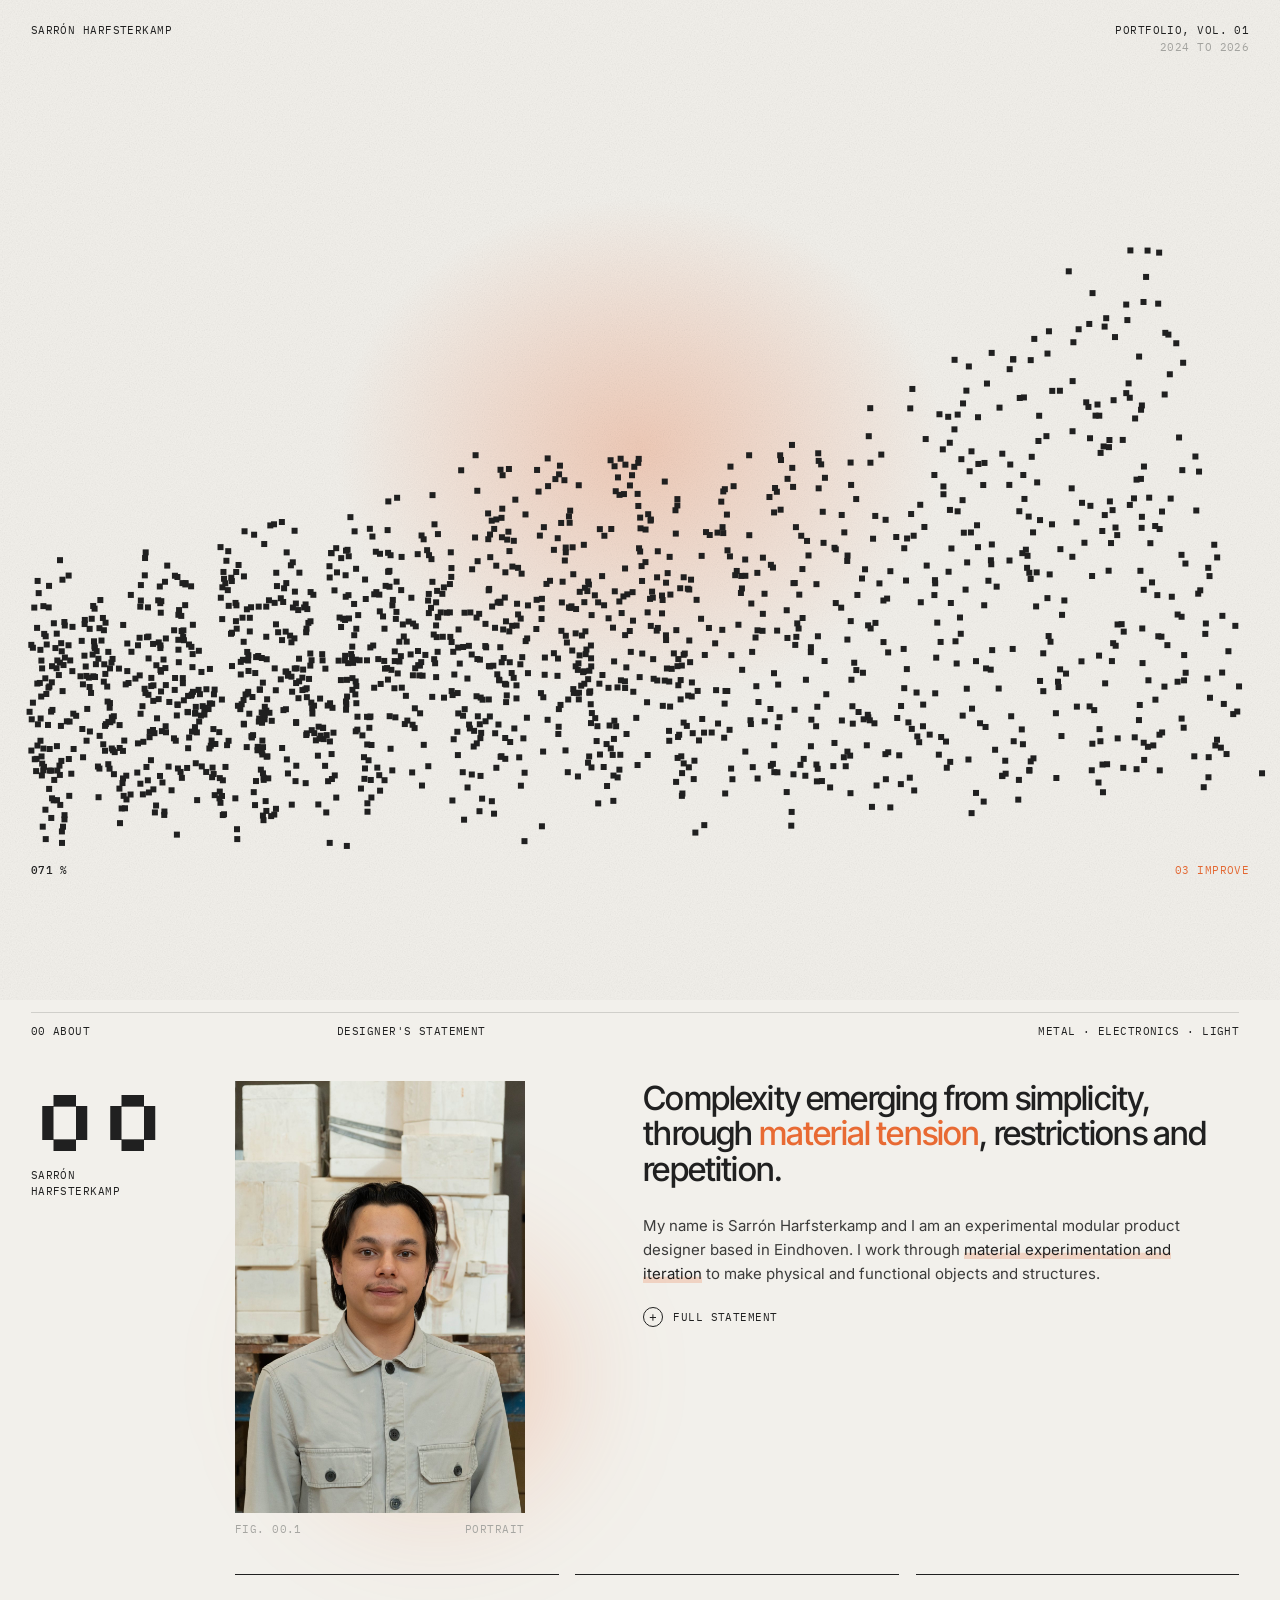
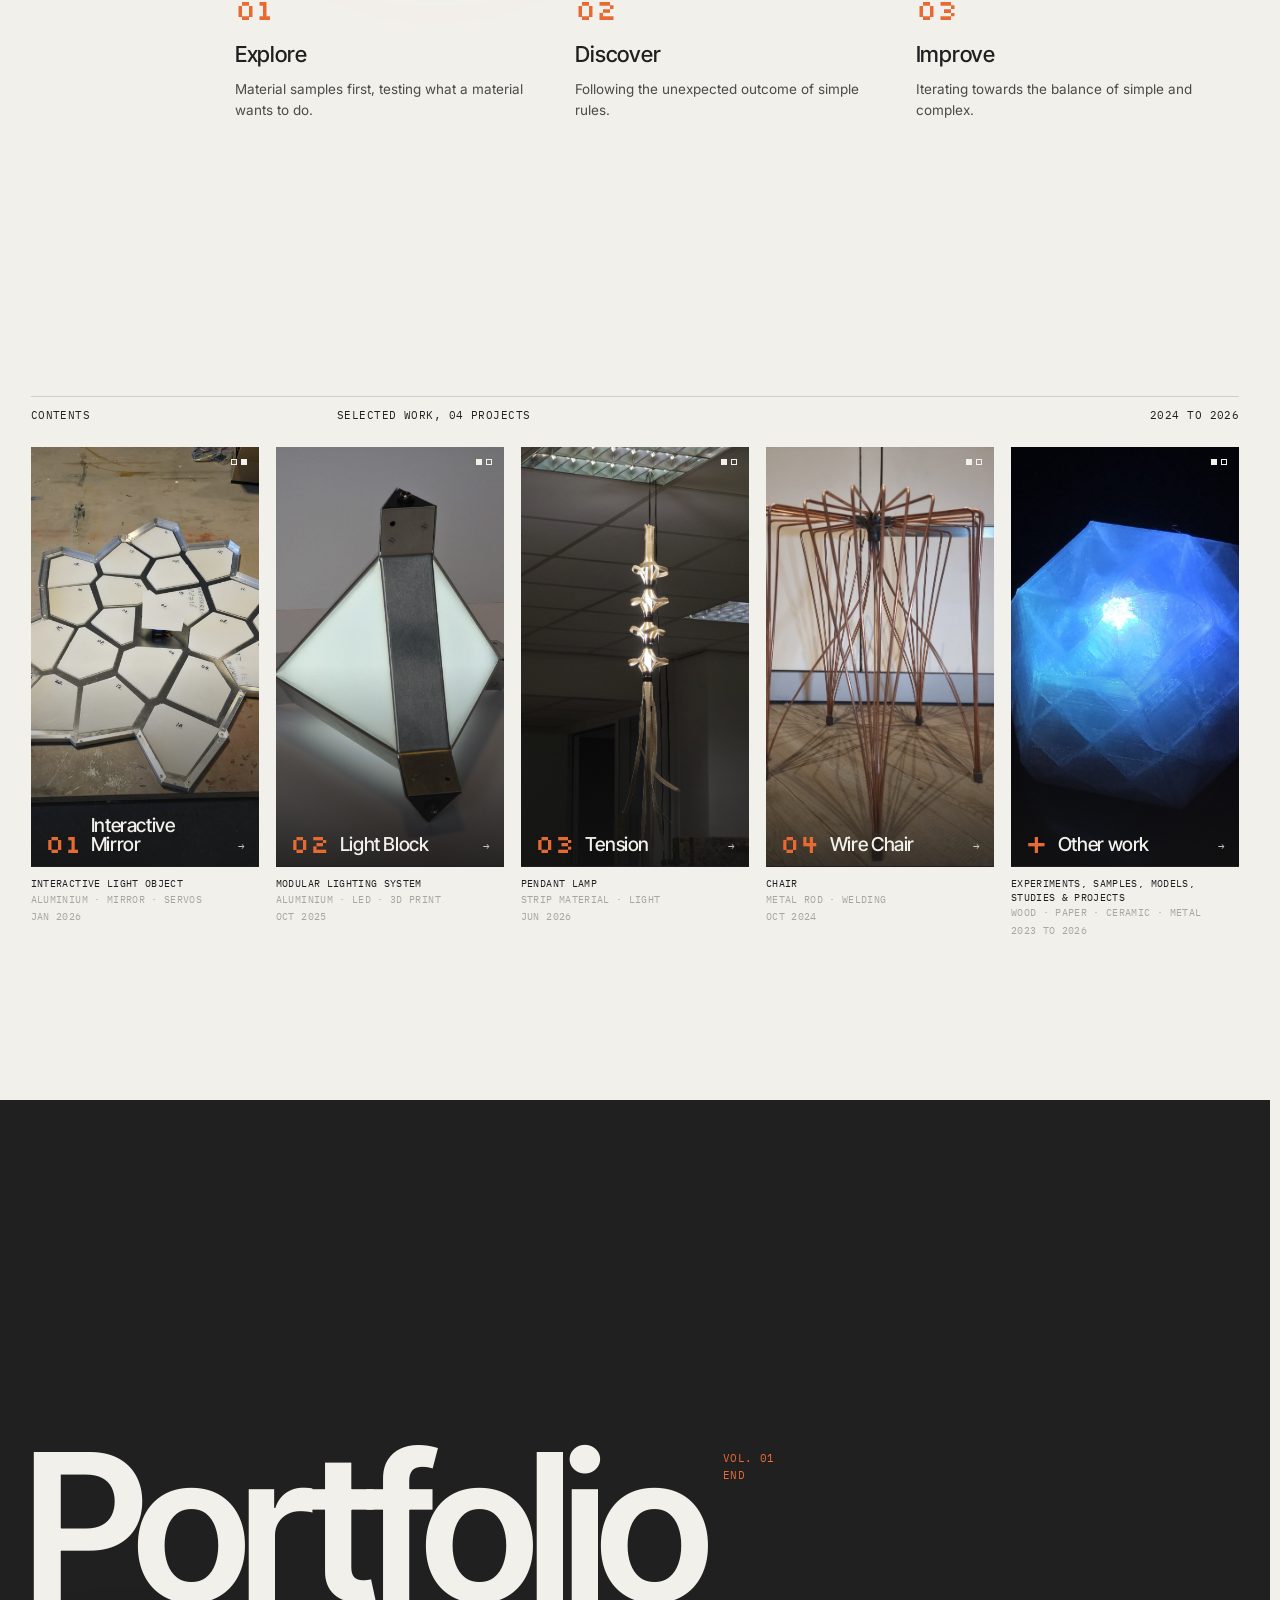
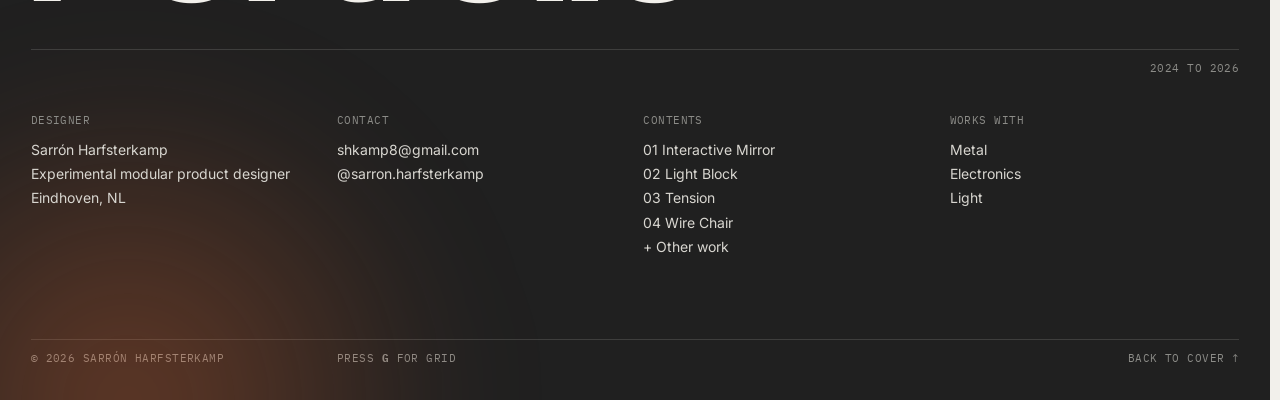
==== commit 3aff3850: "Caption, rotation and layout updates across projects; method text always visible; tension dashes Co-" ====
--- a/index.html
+++ b/index.html
@@ -77,7 +77,7 @@
       <img class="lens__sharp" src="img/20260608-234926.jpg" alt="Tension pendant lamp, lit, 2026">
       <span class="lens__ring" aria-hidden="true"></span>
     </div>
-    <figcaption class="mono"><span>Fig. 03.35 Tension</span><span class="signal"><span class="t-mouse">Hover to discover</span><span class="t-touch">Touch to discover</span></span></figcaption>
+    <figcaption class="mono"><span>Fig. 03.01 Tension</span><span class="signal"><span class="t-mouse">Hover to discover</span><span class="t-touch">Touch to discover</span></span></figcaption>
   </figure>
 
   <canvas id="pixelname" aria-hidden="true"></canvas>
--- a/style.css
+++ b/style.css
@@ -492,6 +492,9 @@
 .bleed .frame { cursor: zoom-in; }
 .bleed img { width: 100%; height: min(92vh, 62vw); object-fit: cover; object-position: var(--pos, 50% 50%); }
 .bleed figcaption { position: absolute; left: var(--pad); bottom: 14px; color: var(--paper); mix-blend-mode: difference; }
+/* portrait photo in a wide frame: sharp photo centred over a blurred copy of itself */
+.pb .frame::before { content: ""; position: absolute; inset: -60px; background: var(--bg) center / cover no-repeat; filter: blur(36px) saturate(1.05); opacity: .9; }
+.pb .frame img { position: relative; object-fit: contain; }
 
 /* annotations */
 .annot { position: absolute; left: var(--ax); top: var(--ay); z-index: 2; pointer-events: none; }
@@ -593,7 +596,6 @@
     linear-gradient(180deg, #151515, #262523 60%, #3a3834);
   display: grid; place-items: center;
 }
-.plate__horizon { position: absolute; left: 0; right: 0; top: 74%; height: 1px; background: linear-gradient(90deg, transparent, rgba(242, 240, 235, .35), transparent); }
 .plate__obj {
   position: relative; width: min(30vw, 420px); z-index: 2;
   mix-blend-mode: lighten;
@@ -687,9 +689,9 @@
   .statement h2 { font-size: clamp(20px, 5.6vw, 28px); margin-bottom: 12px; }
   .statement p { font-size: 14px; }
   .statement, .method { --c: 1 / -1; }
-  .method p { display: none; }
   .method .pix { font-size: 20px; }
   .method b { font-size: 17px; }
+  .method p { font-size: 13px; }
   .show { height: clamp(320px, 64svh, 620px); overflow-x: auto; scroll-snap-type: x mandatory; scrollbar-width: none; margin-inline: 0; padding-inline: var(--pad); }
   .show::-webkit-scrollbar { display: none; }
   .show__p, .show:hover .show__p, .show .show__p:hover { flex: 0 0 76vw; scroll-snap-align: center; }
@@ -712,8 +714,15 @@
 }
 
 @media (max-width: 900px) and (max-height: 720px) {
-  .method { display: none; }
   .portrait__slot { height: 22svh; }
+}
+
+@media (max-width: 560px) {
+  .method { grid-template-columns: 1fr; gap: 14px; }
+  .method li { display: grid; grid-template-columns: 34px 1fr; column-gap: 10px; align-items: baseline; }
+  .method .pix { margin: 0; }
+  .method b { margin: 0; }
+  .method p { grid-column: 2; max-width: none; margin-top: 4px; }
 }
 
 @media (prefers-reduced-motion: reduce) {
